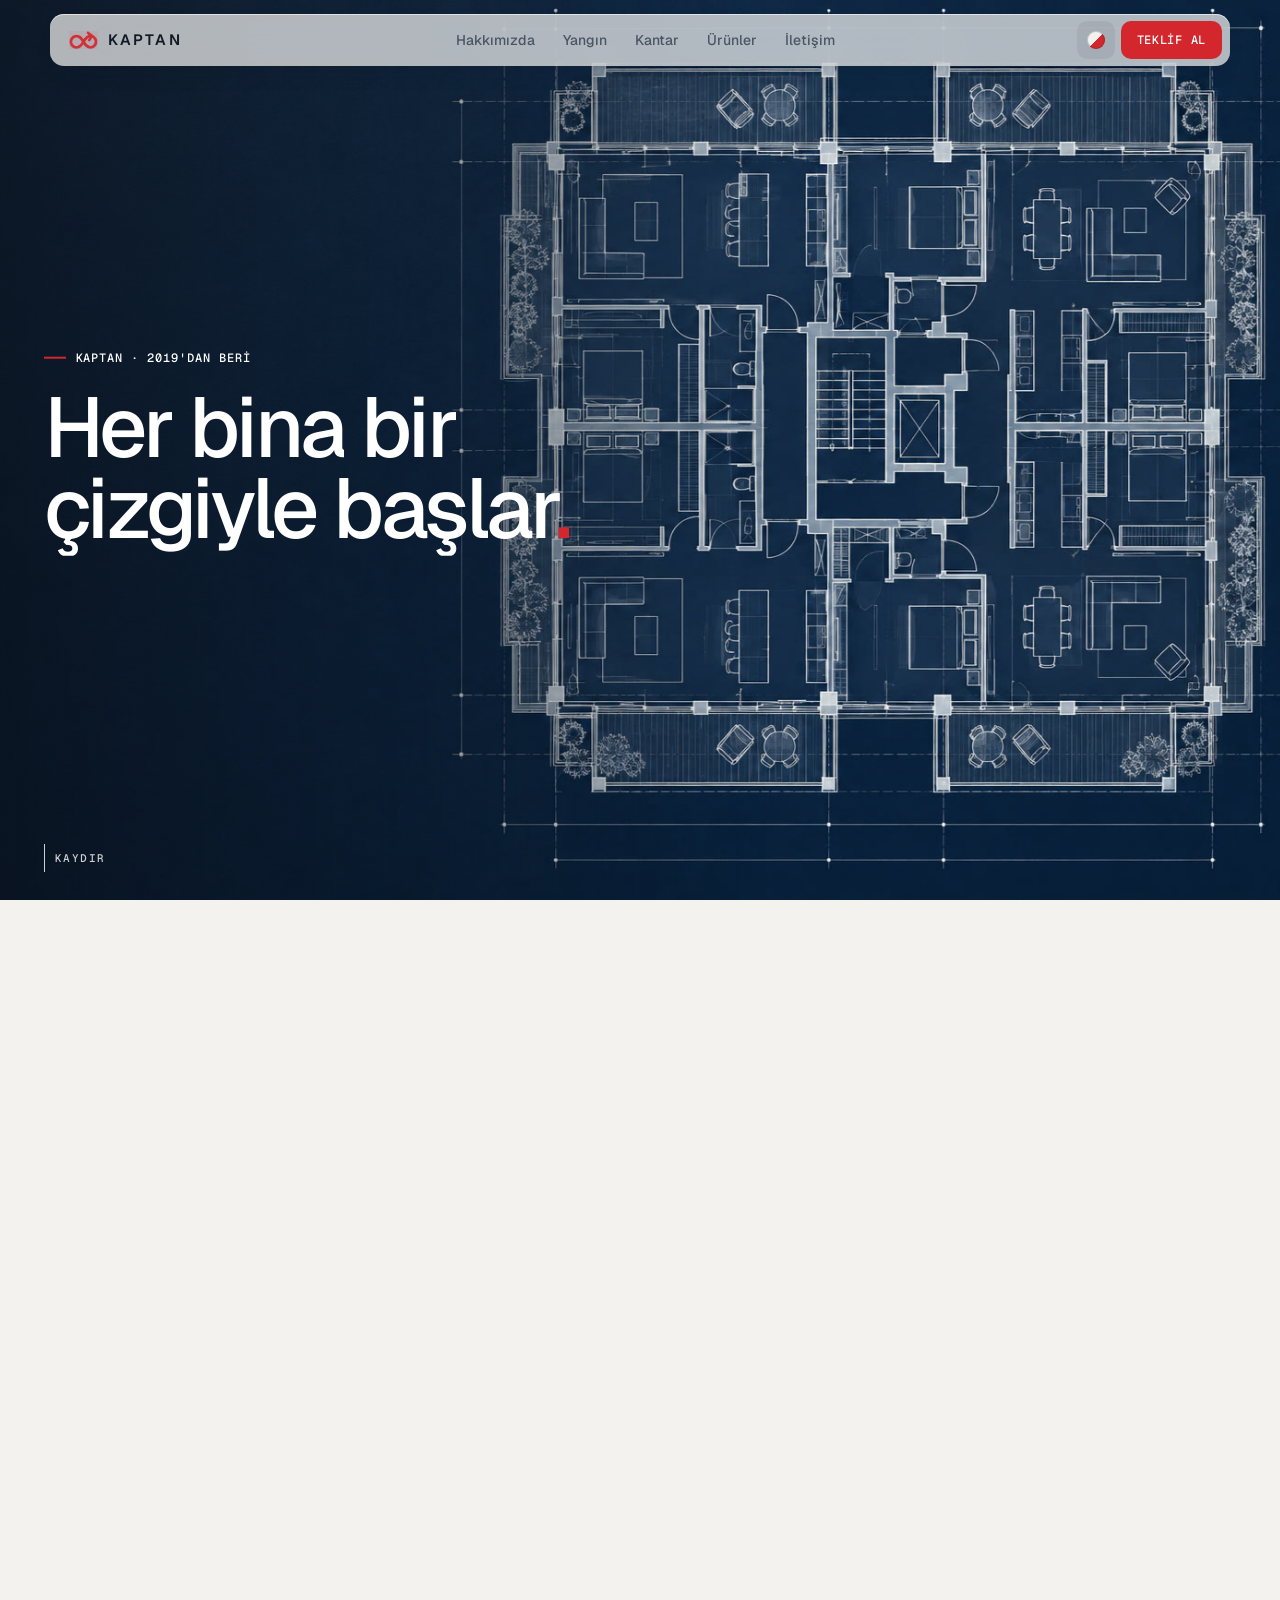
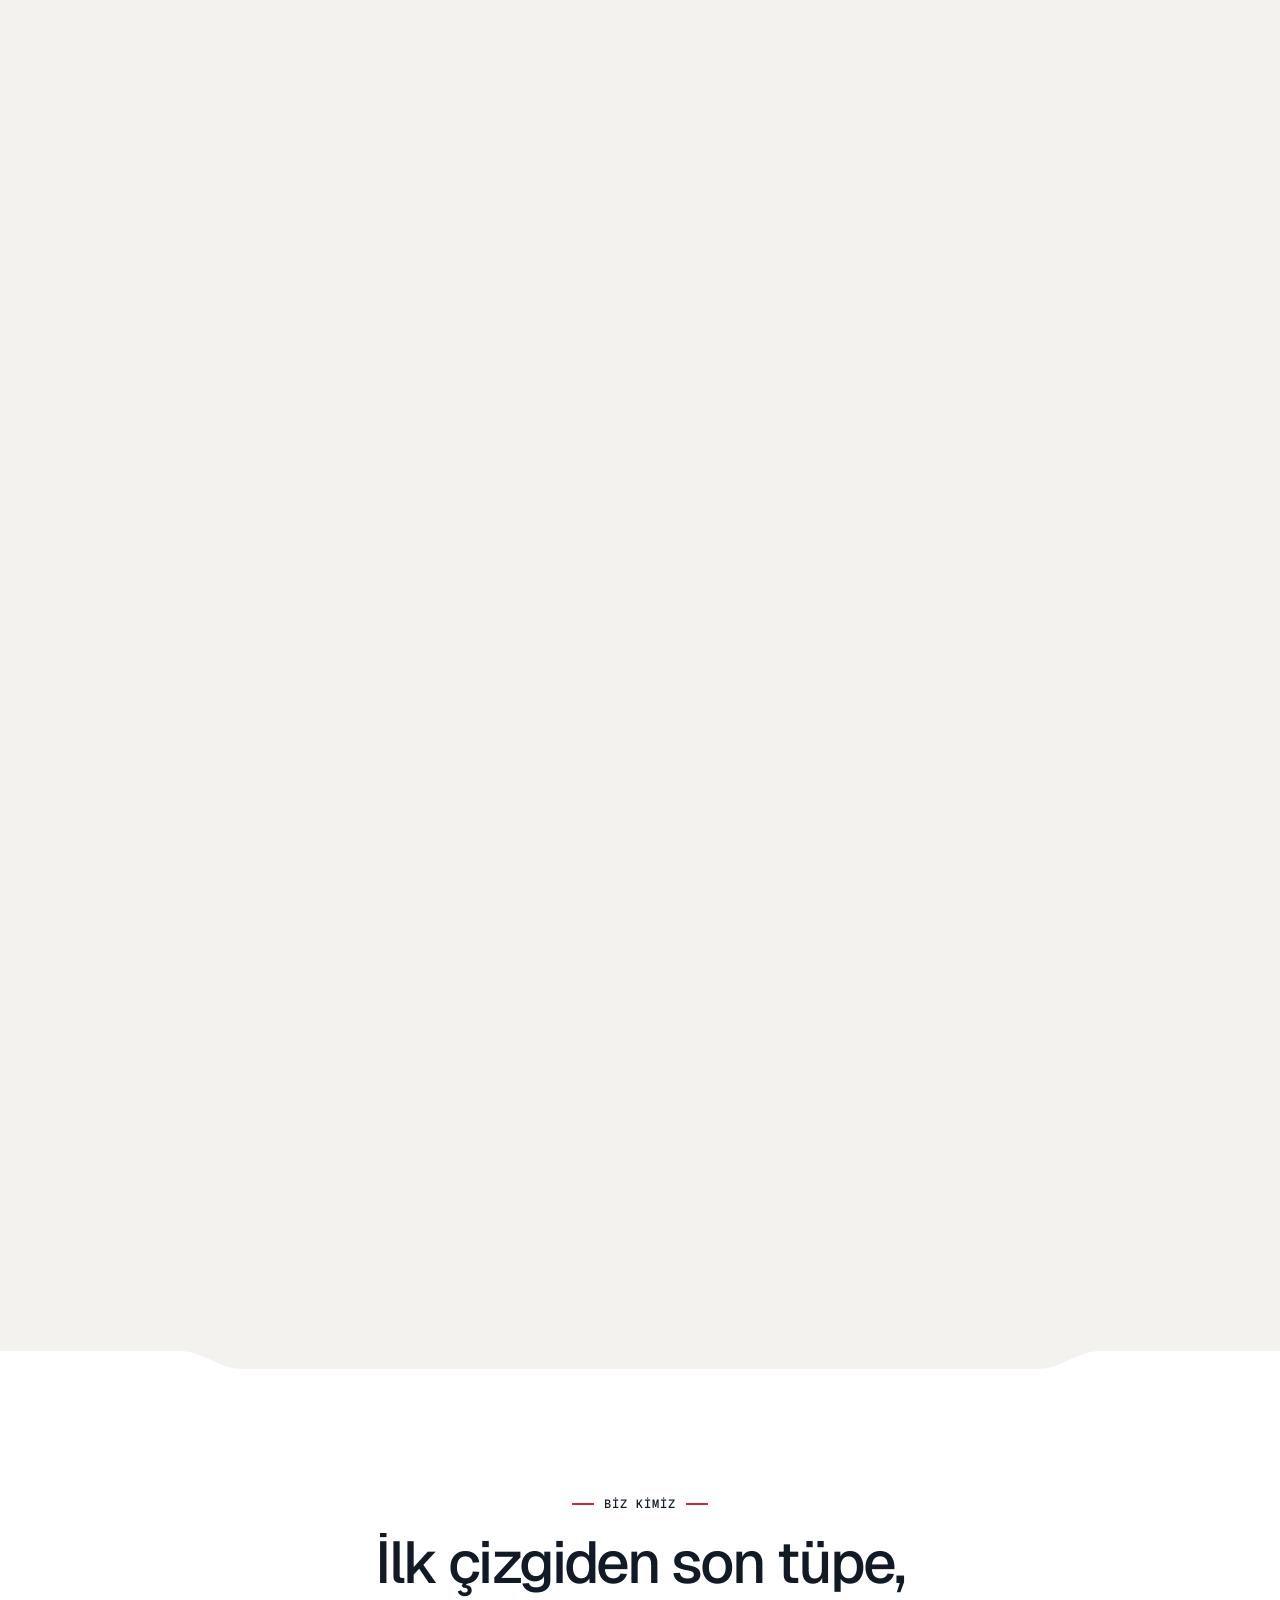
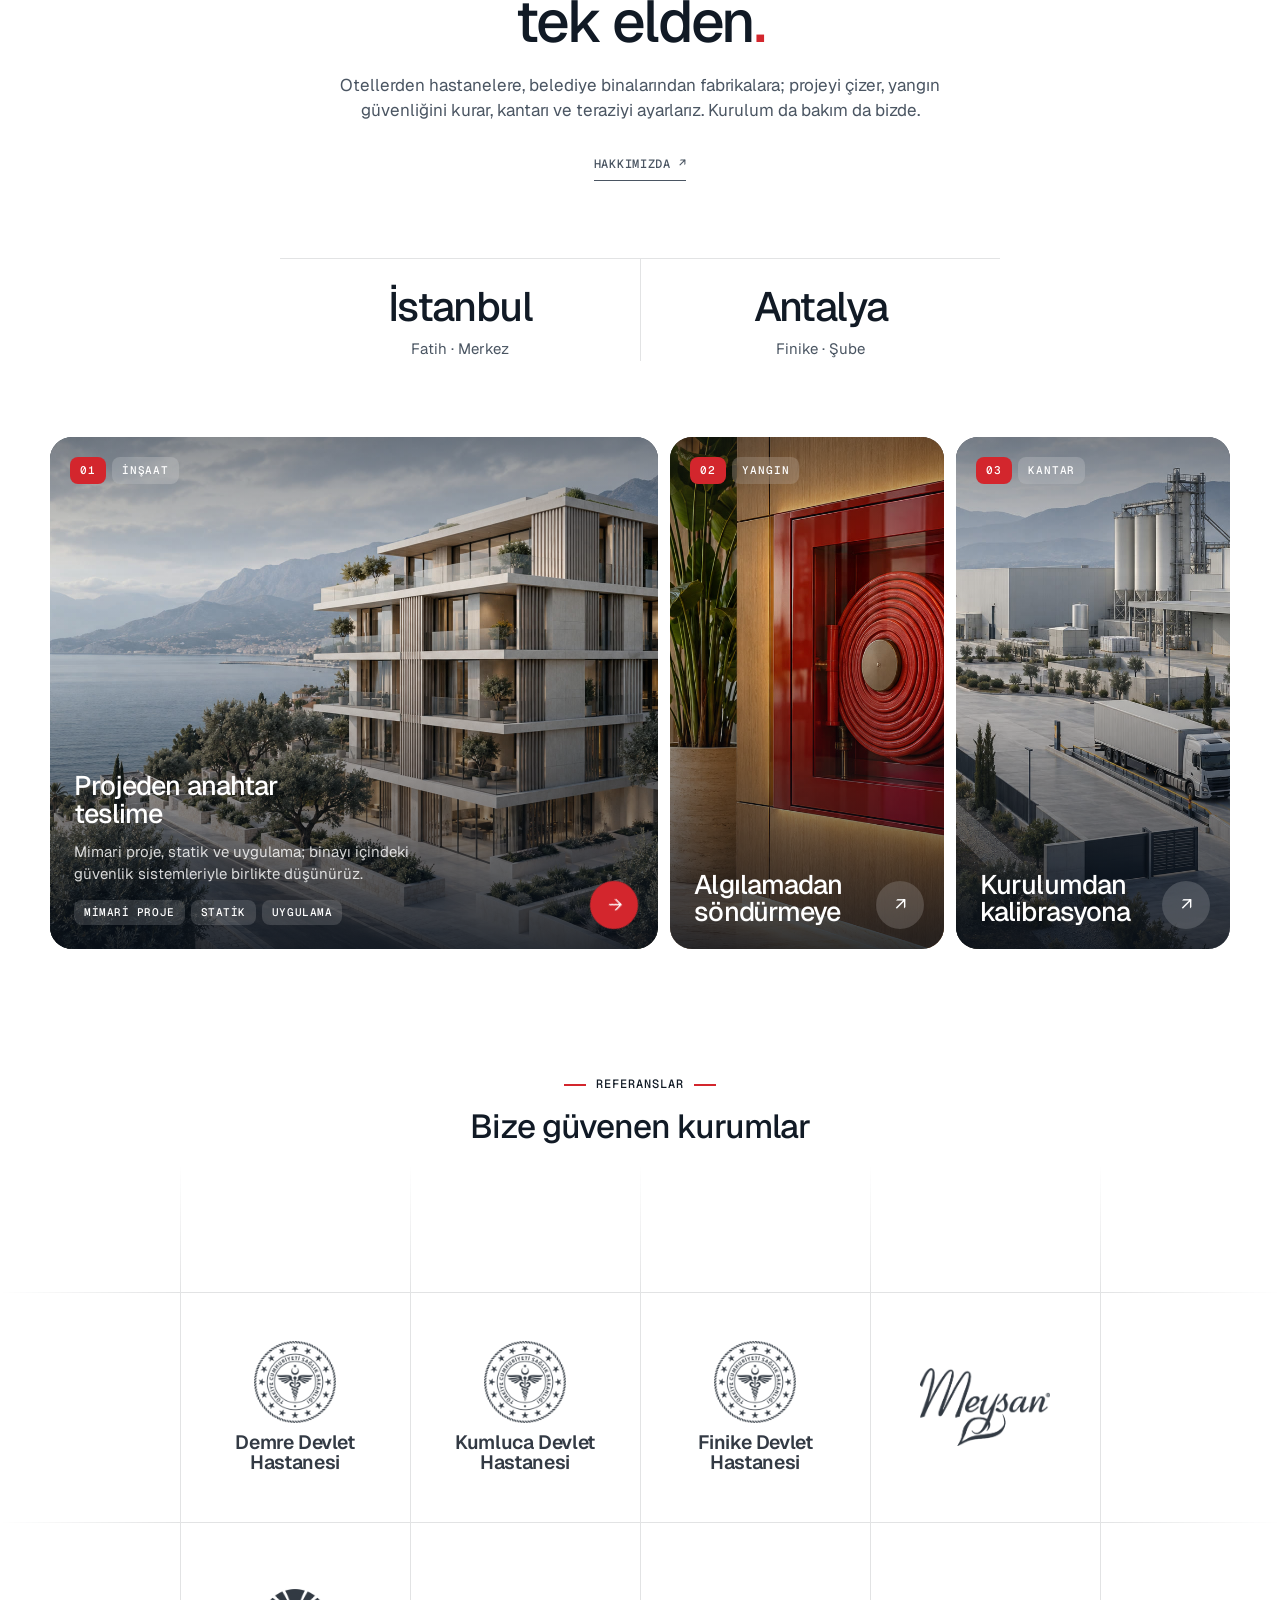
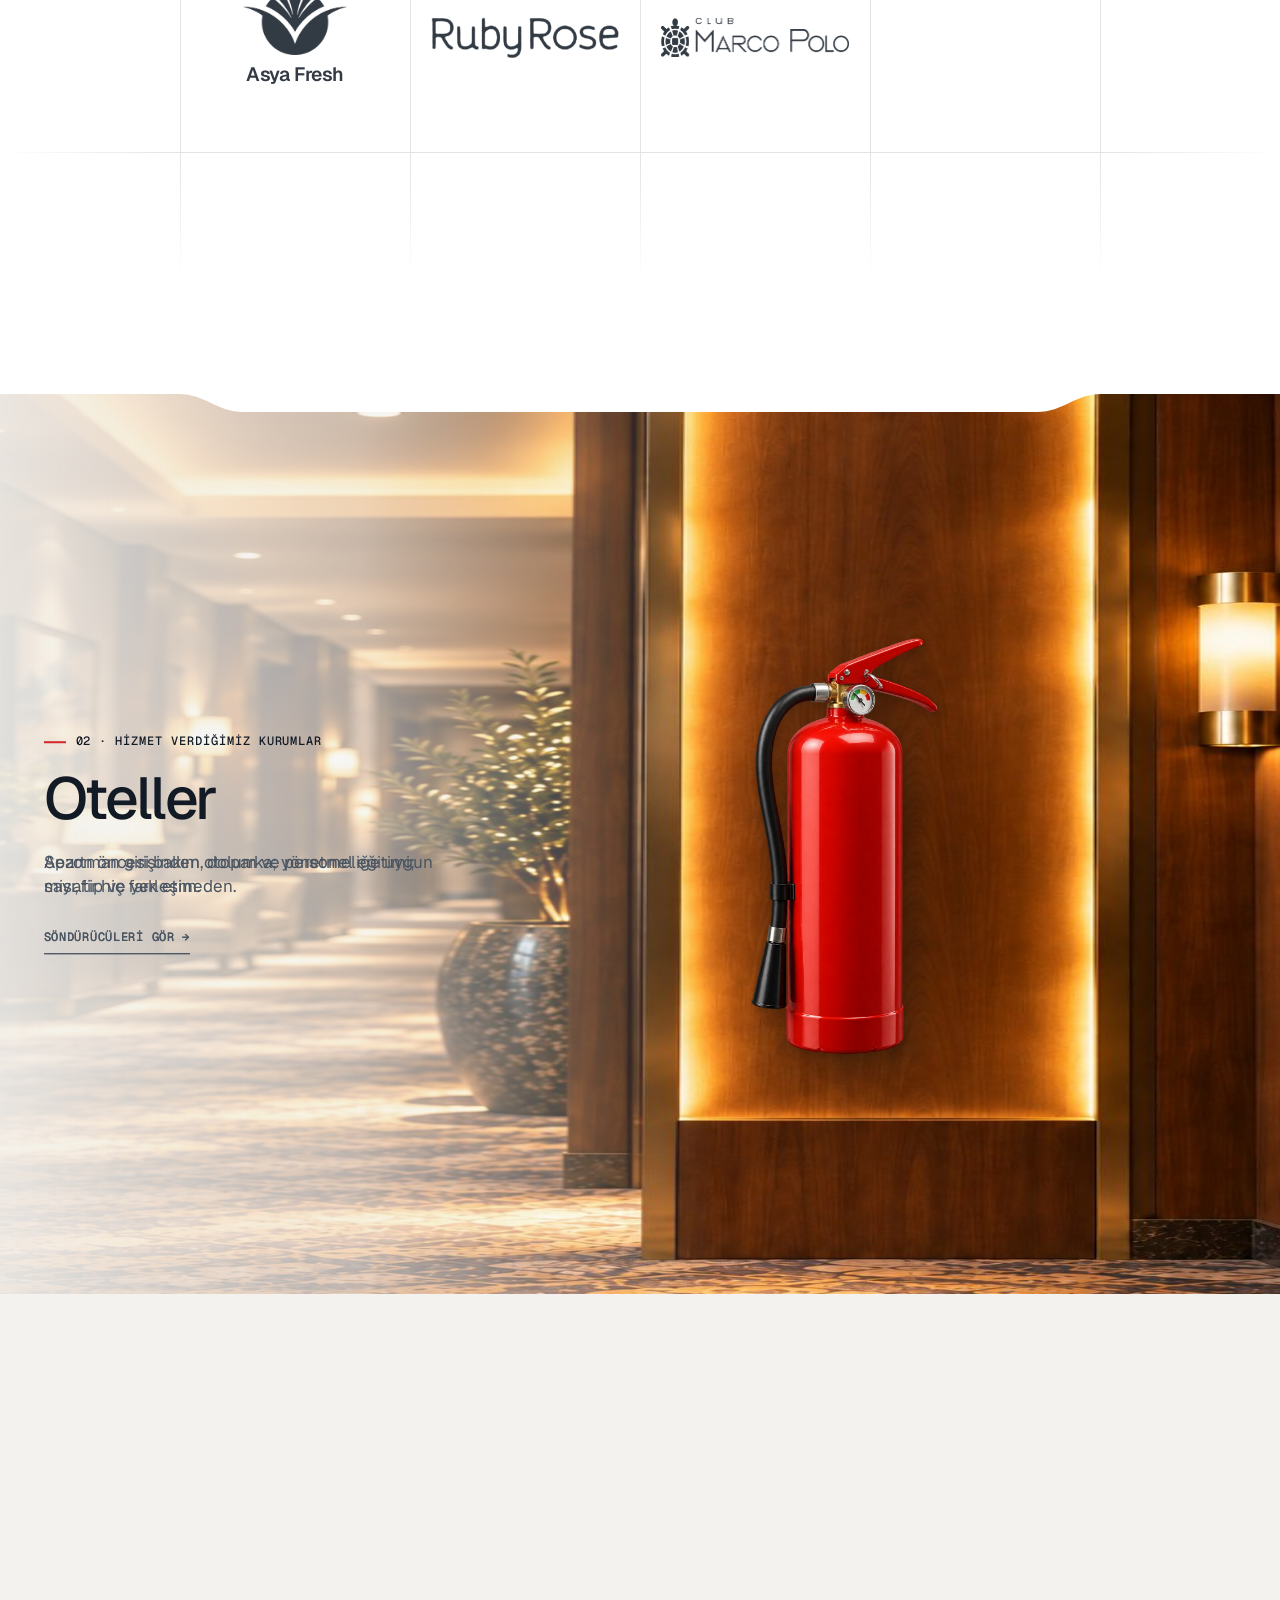
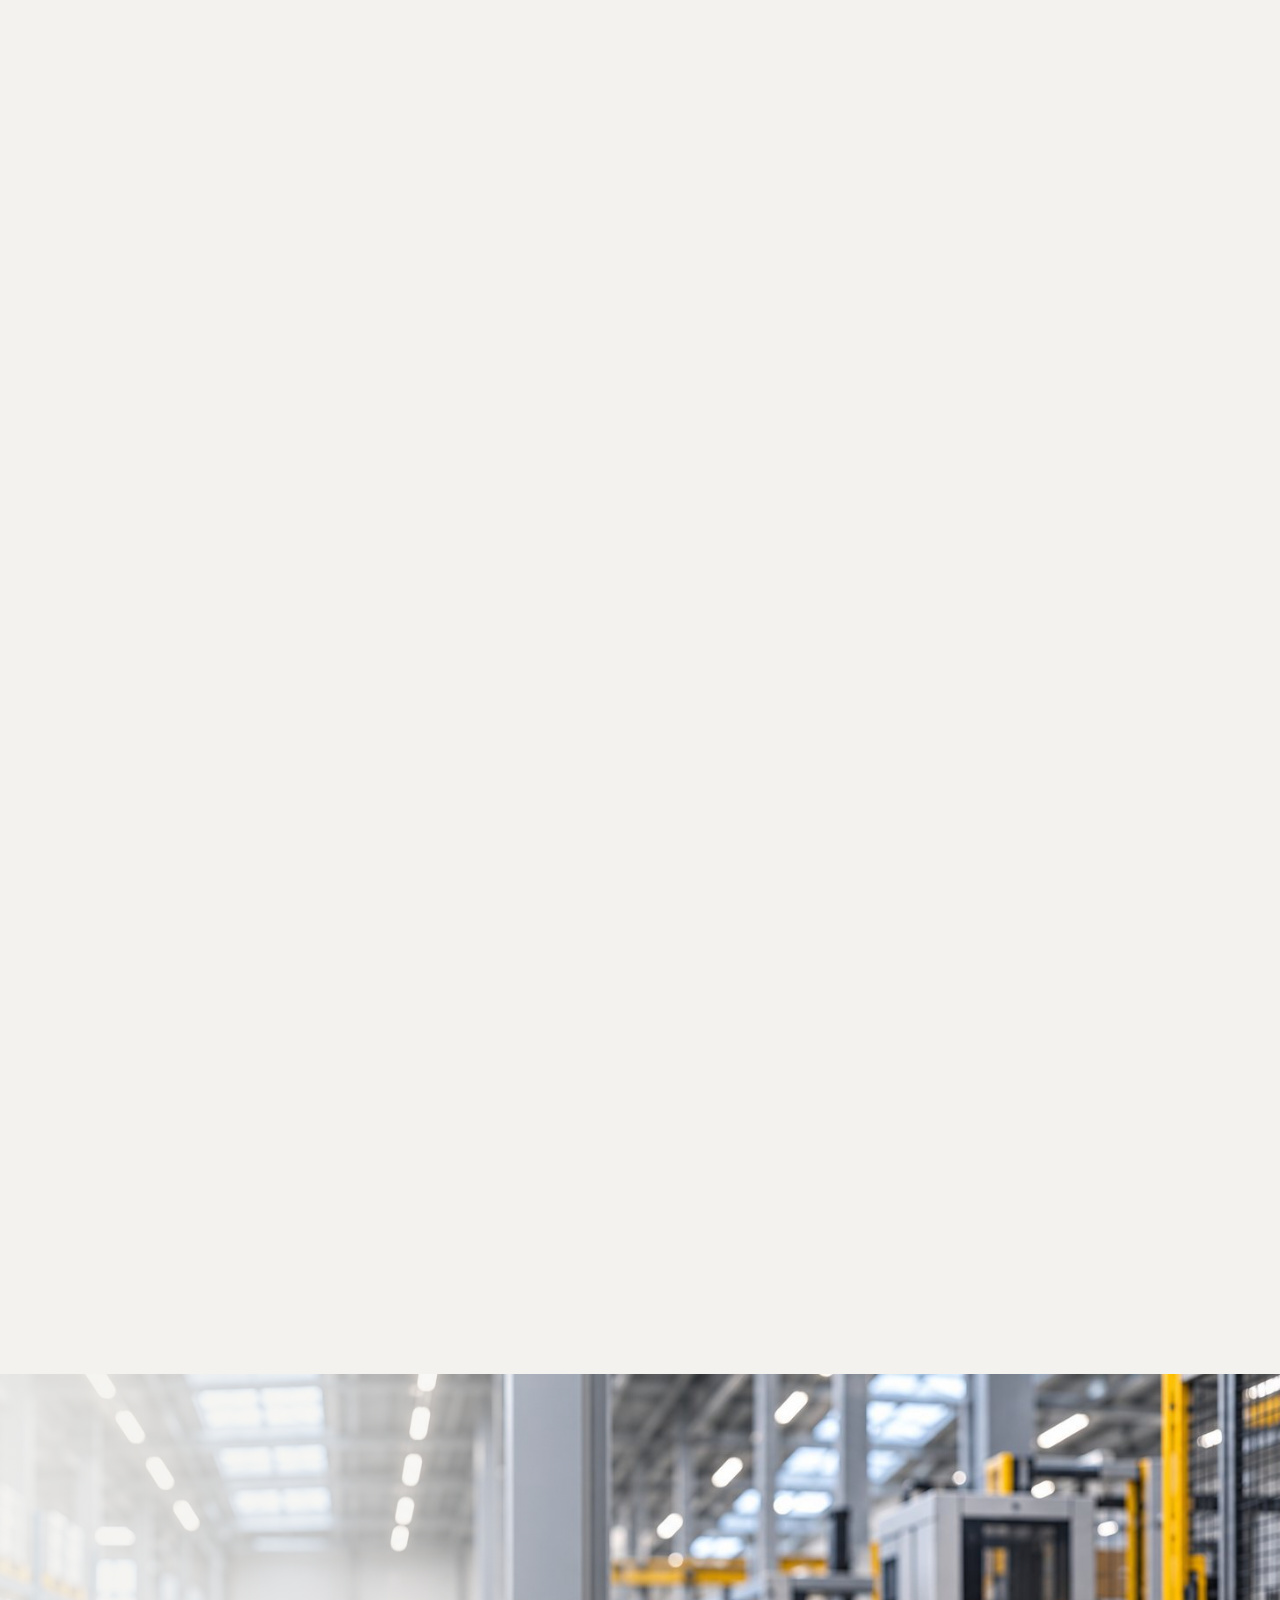
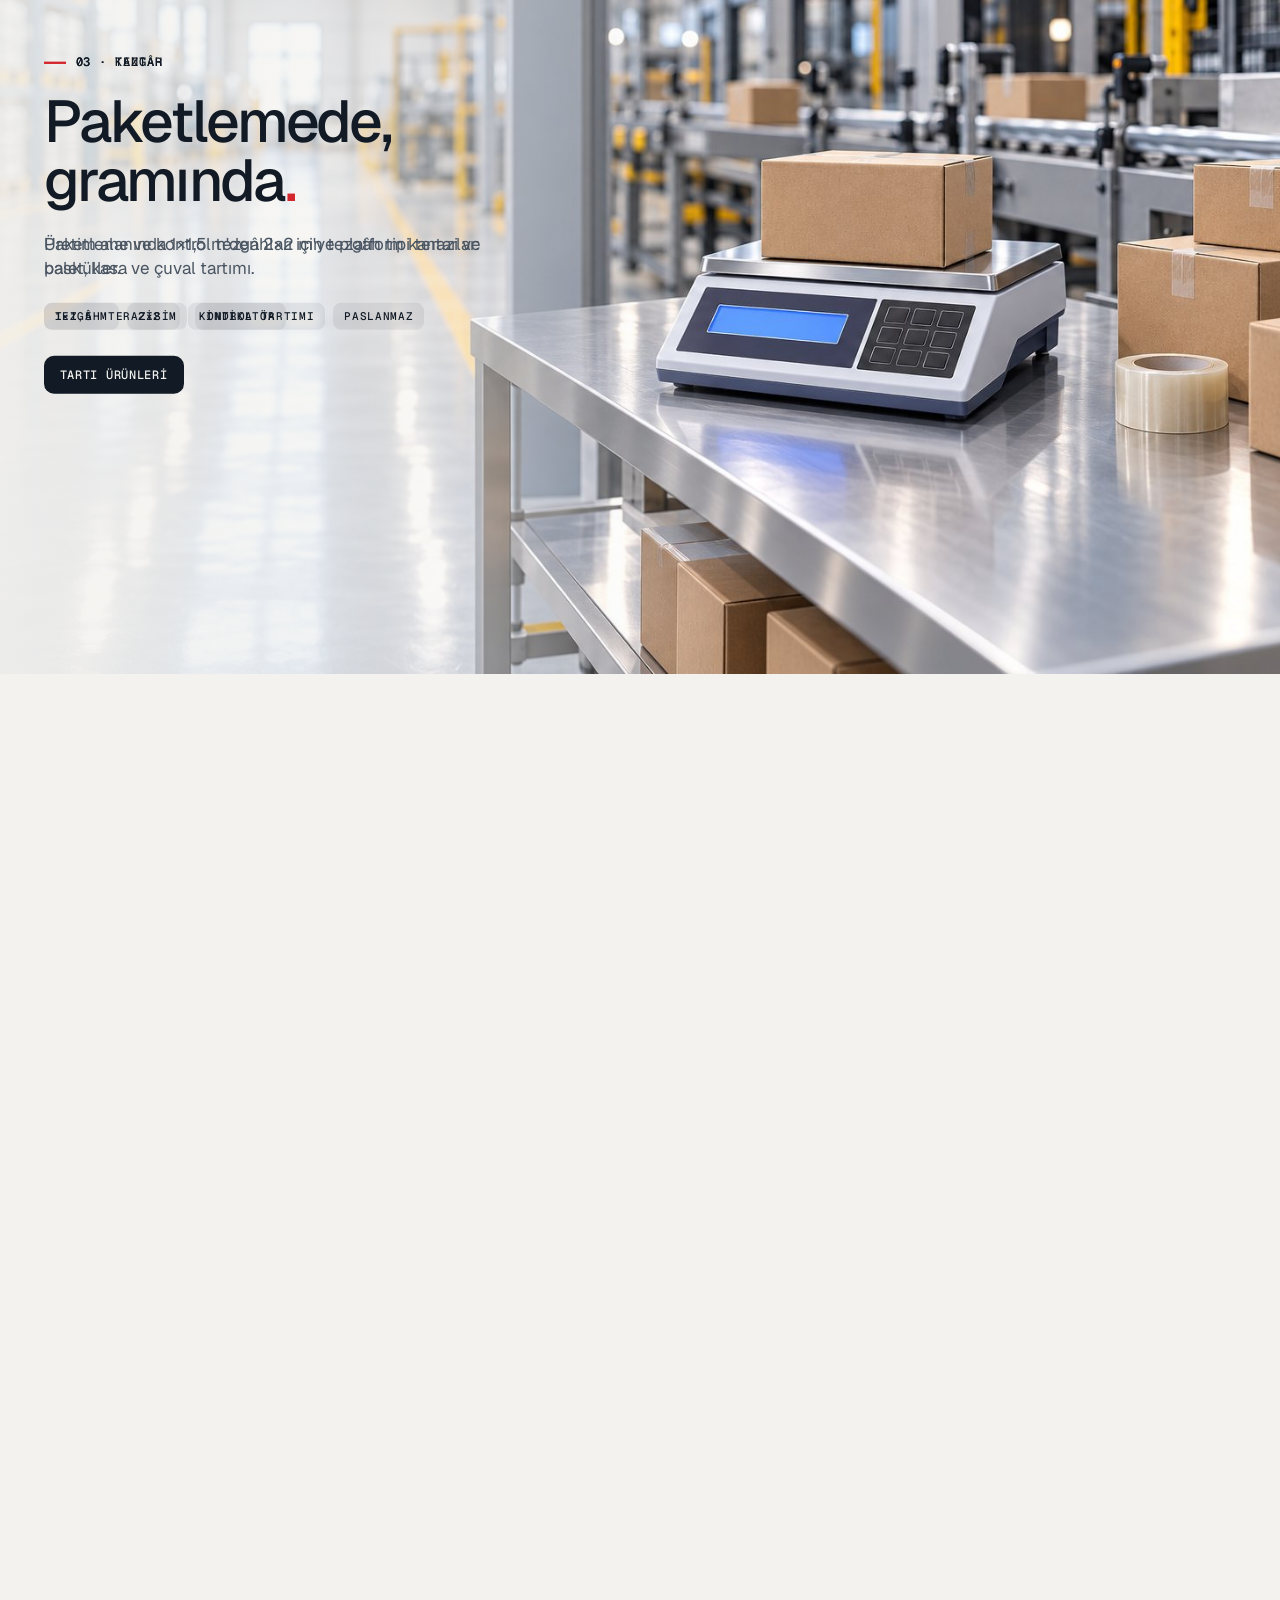
==== index.html @ e8fce548 "Kaptan Yangın sitesi: ilk yayın" ====
<!doctype html>
<html lang="tr">
<head>
<meta charset="utf-8">
<meta name="viewport" content="width=device-width, initial-scale=1, viewport-fit=cover">
<title>Kaptan Yangın</title>
<link rel="preconnect" href="https://fonts.googleapis.com">
<link rel="preconnect" href="https://fonts.gstatic.com" crossorigin>
<link href="https://fonts.googleapis.com/css2?family=Geist:wght@400;500;600&family=Geist+Mono:wght@400;500&display=swap" rel="stylesheet">
<link rel="stylesheet" href="stil.css">
<link rel="stylesheet" href="deneme/kayan-kartlar.css"><!-- DENEME -->
<script src="tema.js"></script>
</head>
<body data-sayfa="ana">


<main>
  <!-- 01 Açılış: plan → geçiş → bina -->
  <section class="sahne acilis" id="acilis" data-unsur="insaat" data-sahne="acilis" style="--uzun:330">
    <div class="sabit" data-video="video/acilis">
      <canvas class="video-tuval"></canvas>
      <img class="kat" src="gorsel/I01-plan.jpg" style="--odak:64% 50%" alt="">
      <img class="kat" src="gorsel/I02-gecis.jpg" style="--odak:86% 50%" alt="">
      <img class="kat" src="gorsel/I03-bina.jpg" style="--odak:86% 45%" alt="">
      <div class="perde sol-koyu"></div><div class="perde sol-acik" style="opacity:0"></div>
      <div class="metin">
        <div class="adimlar">
          <div class="adim acik"><p class="etiket">Kaptan · 2019'dan beri</p><h1 class="dev bol">Her bina bir çizgiyle başlar.</h1></div>
          <div class="adim"><p class="etiket">01 · İnşaat</p><h1 class="dev bol">Çizgi, binaya dönüşür.</h1></div>
          <div class="adim"><p class="etiket">01 · İnşaat</p><h1 class="dev bol">İçindeki güvenliği biz kurarız.</h1>
            <p class="giris">İnşaat, yangın güvenliği, kantar ve terazi. Antalya'da kurumlara tek elden hizmet.</p>
            <a class="dugme kirmizi" href="#iletisim">Teklif al</a></div>
        </div>
      </div>
      <div class="kaydir">Kaydır</div>
    </div>
  </section>

  <!-- Kesinti 1: Biz kimiz -->
  <section class="kesinti" id="biz" data-unsur="insaat">
    <div class="kapak"><span class="duz"></span><span class="egri"></span><span class="orta"></span><span class="egri ters"></span><span class="duz"></span></div>
    <div class="ic">
      <div class="ortali"><p class="etiket">Biz kimiz</p><h2 class="baslik bol" style="margin-top:22px">İlk çizgiden son tüpe,<br>tek elden.</h2>
        <p class="giris">Otellerden hastanelere, belediye binalarından fabrikalara; projeyi çizer, yangın güvenliğini kurar, kantarı ve teraziyi ayarlarız. Kurulum da bakım da bizde.</p>
        <a class="katalog-bag" href="hakkimizda.html" style="margin-top:26px">Hakkımızda ↗</a></div>
      <div class="gercekler subeli">
        <div><b>İstanbul</b><span>Fatih · Merkez</span></div>
        <div><b>Antalya</b><span>Finike · Şube</span></div>
      </div>
      <div class="panolar">
        <a class="hp" href="#acilis" style="--odak:84% 50%"><img src="gorsel/I03-bina.jpg" alt="" loading="lazy">
          <div class="hp-ust"><span class="hp-no">01</span><span class="hp-tur">İnşaat</span></div>
          <div class="hp-alt"><h3>Projeden anahtar teslime</h3>
            <div class="hp-acik"><div><p>Mimari proje, statik ve uygulama; binayı içindeki güvenlik sistemleriyle birlikte düşünürüz.</p>
              <div class="hp-cip"><span>Mimari proje</span><span>Statik</span><span>Uygulama</span></div></div></div></div>
          <span class="hp-ok" aria-hidden="true">↗</span></a>
        <a class="hp" href="#tup" style="--odak:70% 50%"><img src="gorsel/I08-dolap.jpg" alt="" loading="lazy">
          <div class="hp-ust"><span class="hp-no">02</span><span class="hp-tur">Yangın</span></div>
          <div class="hp-alt"><h3>Algılamadan söndürmeye</h3>
            <div class="hp-acik"><div><p>Buton, dedektör, sprinkler, pano, dolap, kapı ve tüp: projelendirme, montaj, dolum ve bakım.</p>
              <div class="hp-cip"><span>Algılama</span><span>Söndürme</span><span>Bakım</span></div></div></div></div>
          <span class="hp-ok" aria-hidden="true">↗</span></a>
        <a class="hp" href="#kantar" style="--odak:70% 55%"><img src="gorsel/I14-kantar-hava.jpg" alt="" loading="lazy">
          <div class="hp-ust"><span class="hp-no">03</span><span class="hp-tur">Kantar</span></div>
          <div class="hp-alt"><h3>Kurulumdan kalibrasyona</h3>
            <div class="hp-acik"><div><p>Kamyon, hal ve platform kantarından hassas teraziye: satış, kurulum ve periyodik kalibrasyon.</p>
              <div class="hp-cip"><span>Kantar</span><span>Terazi</span><span>Kalibrasyon</span></div></div></div></div>
          <span class="hp-ok" aria-hidden="true">↗</span></a>
      </div>
      <div class="ref-blok" id="kurumlar">
        <div class="ortali"><p class="etiket">Referanslar</p><h2 class="ara-baslik bol" style="margin-top:18px">Bize güvenen kurumlar</h2></div>
        <div class="marka-izgara" data-izgara="kurum"></div>
      </div>
    </div>
    <div class="kapak dip"><span class="duz"></span><span class="egri"></span><span class="orta"></span><span class="egri ters"></span><span class="duz"></span></div>
  </section>

  <!-- 02 Yangın: algılamadan söndürmeye (kaydırmayla oynayan sahne; video gelince kareler) -->
  <section class="sahne yangin" id="yangin" hidden data-unsur="yangin" data-sahne="yangin" style="--uzun:1150">
    <div class="sabit" data-video-kapali="video/yangin"><!-- video geçici kapalı (2026-10-14): durak görselleri yumuşak geçişle -->
      <div id="yangin-katlar"></div>
      <canvas class="video-tuval"></canvas>
      <div class="perde sol-acik"></div><div class="perde sag-acik"></div><div class="perde ust-acik"></div>
      <img class="tek-tup" id="gecis-tup" src="urun/tup/kkt-6kg.webp" alt="">
      <div class="metin"><div class="adimlar" id="yangin-metin"></div></div>
      <div class="ray" id="ray"></div>
      <div class="sayac" id="sayac"></div>
    </div>
  </section>

  <!-- 02b Hizmet verdiğimiz kurumlar: tüp sahnede kayar, mekân değişir -->
  <section class="sahne tup" id="tup" data-unsur="yangin" data-sahne="tup" style="--uzun:820">
    <div class="sabit">
      <div id="mekanlar"></div>
      <div class="perde sol-acik"></div>
      <img class="tek-tup" id="tek-tup" src="urun/tup/kkt-6kg.webp" alt="6 kg KKT yangın söndürücü">
      <div class="metin" id="kurum-metin">
        <p class="etiket">02 · Hizmet verdiğimiz kurumlar</p>
        <div class="adimlar" id="mekan-metin" style="margin-top:20px"></div>
      </div>
      <div class="mekan-liste" id="mekan-liste"></div>
    </div>
  </section>

  <!-- 03 Kantar: fabrikanın içinden kapısına (video gelince kareler) -->
  <section class="sahne kantar" id="kantar" data-unsur="kantar" data-sahne="kantar" style="--uzun:800">
    <div class="sabit" data-video="video/kantar">
      <canvas class="video-tuval"></canvas>
      <div id="kantar-katlar"></div>
      <div class="perde sol-acik"></div>
      <div class="metin"><div class="adimlar" id="kantar-metin"></div></div>
      <div class="kantar-liste" id="kantar-liste"></div>
    </div>
  </section>

  <!-- Neden Kaptan: solda maddeler (kaydırdıkça kelime kelime renklenir), sağda yapışkan panel (Terminal "YOS" düzeni) -->
  <section class="kesinti neden" id="neden" data-unsur="yangin">
    <div class="kapak"><span class="duz"></span><span class="egri"></span><span class="orta"></span><span class="egri ters"></span><span class="duz"></span></div>
    <div class="ic">
      <div class="ortali"><p class="etiket">Neden Kaptan</p><h2 class="baslik bol" style="margin-top:22px">Kurduğumuz her sistemin<br>arkasındayız.</h2>
        <p class="giris">Kurulumla bitmez: bakım, dolum, kontrol ve kalibrasyonla sistemin ömrü boyunca yanınızdayız.</p></div>
      <div class="neden-ic">
        <div class="maddeler" id="maddeler"></div>
        <div class="panel-kap"><div class="panel" id="panel" aria-hidden="true"></div></div>
      </div>
    </div>
  </section>

  <!-- DENEME (çıkarılabilir): yana kayan kartlar. Kaldırmak için bu satırı ve <head>/sondaki "deneme/kayan-kartlar" satırlarını sil. -->
  <section class="kesinti deneme-kartlar" id="deneme-kartlar" data-unsur="yangin"></section>

  <!-- Kesinti 3: önce bayilikler, sonra mağaza önizlemesi -->
  <section class="kesinti gri magaza-kap" id="urunler" data-unsur="yangin">
    <div class="kapak"><span class="duz"></span><span class="egri"></span><span class="orta"></span><span class="egri ters"></span><span class="duz"></span></div>
    <div class="ic">
      <div class="ortali"><p class="etiket">Bayilikler</p><h2 class="ara-baslik bol" style="margin-top:18px">Bayisi olduğumuz markalar</h2></div>
      <div class="marka-izgara" data-izgara="bayi"></div>
      <div class="magaza-onizleme">
        <div class="urun-ust">
          <div><p class="etiket">Mağaza</p><h2 class="baslik bol" style="margin-top:22px">Ürünlerimize ulaşın</h2>
            <p class="giris" style="margin-top:18px;max-width:560px">Söndürücüden teraziye 69 ürün. Çeşidini seç, boyunu seç, fiyatını WhatsApp'tan tek dokunuşla sor.</p></div>
          <div class="baglar"><a class="dugme koyu-d" href="magaza/index.html">Ürünlere git →</a></div>
        </div>
        <div class="panolar cesit-panolar" id="cesitler"></div>
        <div class="oneler-bas"><h3 class="ara-baslik">Öne çıkanlar</h3><a class="katalog-bag" href="magaza/index.html">Hepsini gör →</a></div>
        <div class="urunler oneler" id="oneler"></div>
      </div>
    </div>
    <div class="kapak dip"><span class="duz"></span><span class="egri"></span><span class="orta"></span><span class="egri ters"></span><span class="duz"></span></div>
  </section>

  <!-- Kapanış: sahil yolunda servis aracı -->
  <section class="sahne son" id="iletisim" data-unsur="yangin" data-sahne="son" style="--uzun:200">
    <div class="sabit">
      <img class="kat" src="gorsel/I17-iletisim.jpg" style="--odak:98% 70%" alt="">
      <div class="perde"></div>
      <div class="kolon">
      <div class="metin">
        <p class="etiket">İletişim</p>
        <h2 class="baslik bol" style="margin-top:20px">Bir telefon<br>uzağınızdayız.</h2>
        <p class="giris gizle-tel gizle-kisa" style="margin-top:18px;max-width:640px">Keşif, teklif ya da bakım için yazın; en kısa sürede dönelim.</p>
        <div class="iletisim-bilgi"><span><em>Telefon</em>0533 407 75 57</span><span><em>E-posta</em>info@kaptanyangin.com</span><span class="gizle-tel"><em>Adres</em>Samatya, Fatih / İstanbul</span></div>
        <div class="hizli"><a class="dugme beyaz" href="tel:+905334077557">Ara</a><a class="dugme kirmizi" data-wa="Merhaba, teklif almak istiyorum." href="#">WhatsApp'tan yaz</a></div>
      </div>
      <form class="form" id="form">
        <div class="form-bas"><h3>Teklif iste</h3>
          <div class="konu" id="konu" role="group" aria-label="Konu"><button type="button" class="on">Yangın</button><button type="button">Kantar</button><button type="button">İnşaat</button><button type="button">Diğer</button></div></div>
        <div class="form-iki"><label><span>Ad soyad</span><input name="ad" autocomplete="name" placeholder="Adınız"></label>
          <label><span>Telefon</span><input name="tel" inputmode="tel" autocomplete="tel" placeholder="05__ ___ __ __"></label></div>
        <label class="gizle-kisa"><span>Mesaj</span><textarea name="mesaj" placeholder="Kısaca ihtiyacınız: bina tipi, adet, yer…"></textarea></label>
        <div class="form-son"><button class="dugme kirmizi gonder" type="submit">WhatsApp'tan gönder <svg viewBox="0 0 24 24" fill="none" stroke="currentColor" stroke-width="2" stroke-linecap="round" stroke-linejoin="round" aria-hidden="true"><path d="M5 12h14M13 6l6 6-6 6"/></svg></button>
          <a class="form-ara" href="tel:+905334077557"><em>ya da arayın</em>0533 407 75 57</a></div>
      </form>
      </div>
    </div>
  </section>
</main>

<script src="katalog.js"></script>
<script src="ortak.js"></script>
<script src="ankraj.js"></script>
<script src="sahne.js"></script>
<script src="magaza.js"></script>
<script src="deneme/kayan-kartlar.js"></script><!-- DENEME -->
</body>
</html>
---- stil.css ----
/* Kaptan demo — 4 unsur akışı. Sinematik sahneler + beyaz kesintiler (Terminal / Montfort ilhamı). */
:root {
  --bg: #f3f2ef;
  --kagit: #ffffff;
  --gri: #e9e7e3;
  --ink: #111a25;
  --ink-2: #4a5562;
  --ink-3: #7c8591;
  --cizgi: rgba(var(--ink-rgb), .12);
  --kirmizi: #d3262d;
  --vurgu: var(--kirmizi);      /* tema ve bölüme göre değişen vurgu */
  --vurgu-yazi: #ffffff;        /* vurgu dolgusunun üstündeki yazı */
  --logo: var(--vurgu);
  --ink-rgb: 17, 26, 37;        /* yazı renginin saydam kullanımları */
  --perde: 243, 242, 239;       /* cam yüzey ve okuma perdesi */
  --ust-isik: .6;
  --foto-1: #ffffff; --foto-2: #eeece8;
  --gece: #0d1520;
  --gece-2: #172231;
  --kenar: clamp(18px, 3.4vw, 56px);
  --ust: 76px;
  --yazi: "Geist", -apple-system, system-ui, sans-serif;
  --mono: "Geist Mono", ui-monospace, Menlo, monospace;
  --egri: cubic-bezier(.2, .7, .1, 1);
  --isik: #ff5a1f;              /* ızgara ışığı, panel çerçevesi, okunan kelime (Terminal'deki lime'ın karşılığı) */
}

* { box-sizing: border-box; margin: 0; padding: 0; }
html { background: var(--bg); color: var(--ink); font: 400 17px/1.5 var(--yazi); -webkit-font-smoothing: antialiased; text-rendering: optimizeLegibility; }
body { background: var(--bg); overflow-x: hidden; }
img { display: block; max-width: none; }
a { color: inherit; text-decoration: none; }
button { font: inherit; color: inherit; background: none; border: 0; cursor: pointer; }

/* ---------- Yazı ölçüleri ---------- */
.etiket { font: 500 12px/1.2 var(--mono); letter-spacing: .08em; text-transform: uppercase; display: flex; align-items: center; gap: 10px; }
.etiket::before { content: ""; width: 22px; height: 2px; background: var(--vurgu-cizgi, var(--vurgu)); }
.dev { font-weight: 500; font-size: clamp(42px, 6.6vw, 112px); line-height: .96; letter-spacing: -.045em; }
.baslik { font-weight: 500; font-size: clamp(34px, 4.6vw, 76px); line-height: 1; letter-spacing: -.04em; }
.ara-baslik { font-weight: 500; font-size: clamp(26px, 2.6vw, 42px); line-height: 1.05; letter-spacing: -.03em; }
.giris { font-size: clamp(17px, 1.3vw, 21px); line-height: 1.45; color: var(--ink-2); }
.koyu .giris, .ton-koyu .giris { color: rgba(255, 255, 255, .78); }

/* Kelime kelime açılan başlık */
.k { display: inline-block; overflow: hidden; vertical-align: top; padding-bottom: .08em; margin-bottom: -.08em; }
.k > span { display: inline-block; transform: translateY(108%); transition: transform .8s var(--egri) calc(var(--i) * 40ms); }
.acik .k > span { transform: none; }
.nokta { color: var(--vurgu-cizgi, var(--vurgu)); font-weight: inherit; }

/* ---------- Üst çubuk ---------- */
.ust { position: fixed; z-index: 50; left: 50%; top: 14px; transform: translateX(-50%); width: min(1180px, 100% - 2 * 14px); height: 52px; display: grid; grid-template-columns: 1fr auto 1fr; align-items: center; padding: 0 8px 0 18px; border-radius: 14px; background: rgba(var(--perde), .72); backdrop-filter: blur(18px) saturate(1.4); -webkit-backdrop-filter: blur(18px) saturate(1.4); box-shadow: 0 1px 0 rgba(255, 255, 255, var(--ust-isik)) inset, 0 10px 30px -18px rgba(13, 21, 32, .45); }
.logo { display: flex; align-items: center; gap: 10px; font-weight: 600; font-size: 15px; letter-spacing: .14em; }
.logo i { width: 30px; aspect-ratio: 1400 / 873; background: var(--logo); -webkit-mask: url(varlik/logo-maske.png) center / contain no-repeat; mask: url(varlik/logo-maske.png) center / contain no-repeat; }
.menu { display: flex; gap: 4px; }
.menu a { padding: 8px 12px; border-radius: 9px; font-size: 14px; font-weight: 500; color: var(--ink-2); transition: background .2s, color .2s; }
.menu a:hover, .menu a.on { background: rgba(var(--ink-rgb), .07); color: var(--ink); }
.ust .sag { display: flex; justify-content: flex-end; gap: 6px; }
.dugme { display: inline-flex; align-items: center; justify-content: center; gap: 8px; height: 38px; padding: 0 16px; border-radius: 10px; font: 500 12px/1 var(--mono); letter-spacing: .06em; text-transform: uppercase; white-space: nowrap; transition: background .2s, color .2s, transform .2s; }
.dugme.kirmizi { background: var(--vurgu); color: var(--vurgu-yazi); box-shadow: inset 0 0 0 1px var(--vurgu-kenar, transparent); }
.dugme.kirmizi:hover { filter: brightness(.92); }
.dugme.beyaz { background: #fff; color: var(--ink); }
.dugme.cizgili { border: 1px solid currentColor; }
.dugme.koyu-d { background: var(--ink); color: var(--bg); }
.burger { display: none; width: 38px; height: 38px; border-radius: 10px; background: rgba(var(--ink-rgb), .07); place-items: center; }
.burger span { width: 16px; height: 8px; border-top: 2px solid var(--ink); border-bottom: 2px solid var(--ink); }

/* ---------- Sahne altyapısı: uzun bölüm + yapışkan ekran ---------- */
.sahne { position: relative; height: calc(var(--uzun) * 1svh); }
.sabit { position: sticky; top: 0; height: 100svh; overflow: hidden; background: var(--gece); }
.kat { position: absolute; inset: 0; width: 100%; height: 100%; object-fit: cover; will-change: opacity, transform; }
.perde { position: absolute; inset: 0; pointer-events: none; transition: opacity .6s; }
.perde.sol-acik { background: linear-gradient(90deg, rgba(var(--perde), .92) 0%, rgba(var(--perde), .66) 28%, rgba(var(--perde), 0) 56%); }
.perde.sol-koyu { background: linear-gradient(90deg, rgba(9, 16, 26, .78) 0%, rgba(9, 16, 26, .4) 34%, rgba(9, 16, 26, 0) 60%); }
.metin { position: absolute; left: var(--kenar); top: 50%; transform: translateY(-50%); width: min(560px, 44vw); }
.kaydir { position: absolute; left: var(--kenar); bottom: 28px; font: 500 11px/1 var(--mono); letter-spacing: .14em; text-transform: uppercase; display: flex; align-items: center; gap: 10px; opacity: .8; }
.kaydir::before { content: ""; width: 1px; height: 28px; background: currentColor; animation: damla 1.8s var(--egri) infinite; transform-origin: top; }
@keyframes damla { 0% { transform: scaleY(0); } 50% { transform: scaleY(1); } 100% { transform: scaleY(1); opacity: 0; } }

/* Aşamalı metin: aynı yerde üst üste duran adımlar */
.adimlar { position: relative; }
.adim { position: absolute; left: 0; right: 0; top: 0; opacity: 0; transition: opacity .5s; pointer-events: none; }
.adim.acik { opacity: 1; pointer-events: auto; }
.adim:first-child { position: relative; }
.adim .giris { margin-top: 22px; max-width: 470px; }
.adim .etiket { margin-bottom: 22px; }
.cipler { display: flex; flex-wrap: wrap; gap: 8px; margin-top: 22px; }
.cipler span { font: 500 11px/1 var(--mono); letter-spacing: .06em; text-transform: uppercase; padding: 8px 11px; border-radius: 8px; background: rgba(var(--ink-rgb), .07); }
.ton-koyu .cipler span { background: rgba(255, 255, 255, .14); }
.adim .dugme { margin-top: 26px; }

/* ---------- 01 Açılış ---------- */
.acilis .sabit { color: #fff; transition: color .6s; }
.acilis .sabit.ton-acik { color: var(--ink); }

/* ---------- Kesintiler (beyaz bölümler) ---------- */
.kesinti { position: relative; z-index: 2; background: var(--kagit); margin-top: -1px; padding: clamp(80px, 10vw, 150px) var(--kenar) clamp(80px, 9vw, 140px); }
.kesinti.gri { background: var(--bg); }
/* Bölüm kenarları (Terminal ölçüleri): üstte koyu sahne ortadan beyaza iner, beyazın iki yanı 18 px yukarıda kalır;
   altta beyaz ortadan aşağı, sahneye taşar. Orta kısım ekranın ~%62'si, geçişler 64 px eğik ve yumuşak. */
.kapak { position: absolute; left: 0; right: 0; bottom: 100%; height: 18px; display: flex; align-items: flex-end; pointer-events: none; }
.kapak .duz { flex: 1; height: 18px; }
.kapak .egri { flex: none; width: 64px; height: 18px; -webkit-mask: url("data:image/svg+xml,%3Csvg xmlns='http://www.w3.org/2000/svg' viewBox='0 0 64 18' preserveAspectRatio='none'%3E%3Cpath d='M0 0C26 0 38 18 64 18H0Z'/%3E%3C/svg%3E") center / 100% 100%; mask: url("data:image/svg+xml,%3Csvg xmlns='http://www.w3.org/2000/svg' viewBox='0 0 64 18' preserveAspectRatio='none'%3E%3Cpath d='M0 0C26 0 38 18 64 18H0Z'/%3E%3C/svg%3E") center / 100% 100%; }
.kapak .egri.ters { transform: scaleX(-1); }
.kapak .orta { flex: none; width: min(62%, 1180px); height: 0; }
.kapak > * { background: var(--kagit); }
.kapak.dip { top: 100%; bottom: auto; align-items: flex-start; }
.kapak.dip .duz { height: 0; }
.kapak.dip .orta { height: 18px; }
.kapak.dip .egri { -webkit-mask-image: url("data:image/svg+xml,%3Csvg xmlns='http://www.w3.org/2000/svg' viewBox='0 0 64 18' preserveAspectRatio='none'%3E%3Cpath d='M0 0H64V18C38 18 26 0 0 0Z'/%3E%3C/svg%3E"); mask-image: url("data:image/svg+xml,%3Csvg xmlns='http://www.w3.org/2000/svg' viewBox='0 0 64 18' preserveAspectRatio='none'%3E%3Cpath d='M0 0H64V18C38 18 26 0 0 0Z'/%3E%3C/svg%3E"); }
.kesinti.gri .kapak > * { background: var(--bg); }
.ic { width: min(1180px, 100%); margin: 0 auto; }
.ortali { text-align: center; }
.ortali .etiket { justify-content: center; }
.ortali .etiket::after { content: ""; width: 22px; height: 2px; background: var(--vurgu-cizgi, var(--vurgu)); }
.ortali .giris { margin: 22px auto 0; max-width: 640px; }

/* Biz kimiz */
.gercekler { display: grid; grid-template-columns: repeat(3, minmax(0, 1fr)); margin-top: clamp(48px, 6vw, 80px); border-top: 1px solid var(--cizgi); }
.gercekler div { padding: 26px 26px 0 0; }
.gercekler div + div { padding-left: 26px; border-left: 1px solid var(--cizgi); }
.gercekler b { display: block; font-weight: 500; font-size: clamp(30px, 3.2vw, 52px); letter-spacing: -.04em; line-height: 1; }
.gercekler span { display: block; margin-top: 10px; color: var(--ink-2); font-size: 15px; }
/* Hizmet panoları: üstünde durulan pano genişler, açıklaması açılır (dokunmatikte hepsi açık) */
.panolar { display: flex; gap: 12px; height: clamp(440px, 40vw, 580px); margin-top: clamp(48px, 6vw, 80px); }
.hp { position: relative; flex: .72 1 0; min-width: 0; border-radius: 22px; overflow: hidden; isolation: isolate; color: #fff; background: var(--gece); transition: flex-grow .8s var(--egri); }
.panolar:not(:hover) .hp:first-child, .panolar .hp:hover, .panolar .hp:focus-visible { flex-grow: 1.6; }
.hp img { position: absolute; inset: 0; z-index: -2; width: 100%; height: 100%; object-fit: cover; object-position: var(--odak, 50% 50%); transform: scale(1.08); transition: transform 1.2s var(--egri); }
.hp::before { content: ""; position: absolute; inset: 0; z-index: -1; background: linear-gradient(180deg, rgba(9, 16, 26, .42) 0%, rgba(9, 16, 26, 0) 26%, rgba(9, 16, 26, .1) 48%, rgba(9, 16, 26, .84) 100%); }
.hp-ust { position: absolute; left: 20px; top: 20px; display: flex; gap: 6px; font: 500 11px/1 var(--mono); letter-spacing: .08em; text-transform: uppercase; }
.hp-ust span { padding: 8px 10px; border-radius: 8px; background: rgba(255, 255, 255, .16); backdrop-filter: blur(12px); -webkit-backdrop-filter: blur(12px); }
.hp-ust .hp-no { background: var(--vurgu); color: var(--vurgu-yazi); }
.hp-alt { position: absolute; left: 24px; bottom: 24px; width: min(380px, calc(100% - 96px)); }
.hp h3 { font-weight: 500; font-size: clamp(24px, 2.1vw, 34px); line-height: 1.02; letter-spacing: -.035em; max-width: 12ch; }
.hp-acik { display: grid; grid-template-rows: 0fr; opacity: 0; transition: grid-template-rows .7s var(--egri), opacity .45s; }
.hp-acik > div { overflow: hidden; width: min(380px, 100%); }
.hp-acik p { margin-top: 14px; font-size: 15px; line-height: 1.45; color: rgba(255, 255, 255, .82); }
.hp-cip { display: flex; flex-wrap: wrap; gap: 6px; margin-top: 16px; }
.hp-cip span { padding: 7px 10px; border-radius: 8px; background: rgba(255, 255, 255, .14); font: 500 11px/1 var(--mono); letter-spacing: .05em; text-transform: uppercase; }
.hp-ok { position: absolute; right: 20px; bottom: 20px; display: grid; place-items: center; width: 48px; height: 48px; border-radius: 50%; background: rgba(255, 255, 255, .16); backdrop-filter: blur(12px); -webkit-backdrop-filter: blur(12px); font-size: 18px; transition: background .4s, color .4s, transform .6s var(--egri); }
.panolar:not(:hover) .hp:first-child img, .hp:hover img, .hp:focus-visible img { transform: none; }
.panolar:not(:hover) .hp:first-child .hp-acik, .hp:hover .hp-acik, .hp:focus-visible .hp-acik { grid-template-rows: 1fr; opacity: 1; }
.panolar:not(:hover) .hp:first-child .hp-ok, .hp:hover .hp-ok, .hp:focus-visible .hp-ok { background: var(--vurgu); color: var(--vurgu-yazi); transform: rotate(45deg); }
@media (hover: none) { .hp { flex-grow: 1; } .hp img { transform: none; } .hp .hp-acik { grid-template-rows: 1fr; opacity: 1; } }

/* Marka ızgarası (Terminal "brands you know"): sayfa genişliğine yayılır; çizgiler ve artılar SVG'de (ortak.js), kenarlar ve üst/alt satır solar */
.marka-izgara { position: relative; left: 50%; translate: -50% 0; width: 100vw; overflow: hidden; margin-top: clamp(8px, 1.6vw, 24px);
  -webkit-mask-image: linear-gradient(90deg, transparent 0, #000 var(--kenar-sol, 0px), #000 calc(100% - var(--kenar-sol, 0px)), transparent 100%), linear-gradient(180deg, transparent 0, #000 var(--uc, 0px), #000 calc(100% - var(--uc, 0px)), transparent 100%); -webkit-mask-composite: source-in;
  mask-image: linear-gradient(90deg, transparent 0, #000 var(--kenar-sol, 0px), #000 calc(100% - var(--kenar-sol, 0px)), transparent 100%), linear-gradient(180deg, transparent 0, #000 var(--uc, 0px), #000 calc(100% - var(--uc, 0px)), transparent 100%); mask-composite: intersect; }
.izgara-ic { position: relative; left: 50%; translate: -50% 0; display: grid; width: max-content; grid-auto-rows: var(--hucre); }
.hucre { position: relative; display: grid; place-items: center; font-size: calc(var(--hucre, 140px) * .14); transition: background .35s; }
.hucre.on { background: radial-gradient(circle calc(var(--hucre, 140px) * .5) at var(--mx, 50%) var(--my, 50%), color-mix(in srgb, var(--isik) 5%, transparent) 0%, transparent 100%); }
.logo-yer { display: flex; align-items: center; gap: .4em; max-width: 84%; color: rgba(var(--ink-rgb), .9); white-space: nowrap; transition: color .35s, transform .6s var(--egri); }
.logo-yer svg { flex: none; width: 1.3em; height: 1.3em; }
.logo-yer b { font-weight: 600; line-height: 1; }
.logo-yer.s1 b { font-size: .8em; text-transform: uppercase; letter-spacing: .04em; }
.logo-yer.s2 b { font: italic 400 1.2em/1 Georgia, "Times New Roman", serif; letter-spacing: -.01em; }
.logo-yer.s3 b { font-family: var(--mono); font-weight: 500; font-size: .84em; text-transform: uppercase; letter-spacing: .01em; }
.logo-yer.s4 b { font-size: 1.2em; letter-spacing: -.05em; text-transform: lowercase; }
.logo-yer.s5 { flex-direction: column; gap: .32em; }
.logo-yer.s5 svg { width: 1.5em; height: 1.5em; }
.logo-yer.s5 b { font-size: .6em; font-weight: 500; letter-spacing: .3em; text-transform: uppercase; margin-right: -.3em; }
.hucre.on .logo-yer { transform: scale(1.04); }
.hucre small { position: absolute; left: 6%; right: 6%; bottom: 13%; text-align: center; font: 500 max(9px, .5em)/1.2 var(--mono); letter-spacing: .04em; text-transform: uppercase; color: var(--ink-3); opacity: 0; transform: translateY(6px); transition: opacity .35s, transform .5s var(--egri); }
.hucre.on small { opacity: 1; transform: none; }
@media (hover: none) { .hucre small { opacity: 1; transform: none; } }
.cizgiler { position: absolute; inset: 0; width: 100%; height: 100%; pointer-events: none; fill: none; stroke-width: 1; shape-rendering: crispEdges; }
.cizgiler .taban { stroke: var(--cizgi); }
.cizgiler .artilar path { stroke: rgba(var(--ink-rgb), .42); opacity: 0; transition: opacity .35s; }
.marka-izgara.isikli .artilar path { animation: arti-yan .5s linear var(--g, 0ms) forwards; }
@keyframes arti-yan { 0% { opacity: 0; } 20% { opacity: 1; } 35% { opacity: .1; } 55% { opacity: 1; } 70% { opacity: .35; } 100% { opacity: 1; } }
.cizgiler .isik { opacity: 0; transition: opacity .5s; }
.marka-izgara.isikli .isik { opacity: 1; }
.marka-izgara stop { stop-color: var(--isik); }
.marka-izgara + .not { margin-top: 10px; font: 400 12px/1.4 var(--mono); color: var(--ink-3); text-align: center; }

/* ---------- 02 Yangın: yatay ilerleyen panolar ---------- */
.yangin .sabit { background: var(--bg); }
.serit { position: absolute; inset: 0; display: flex; will-change: transform; }
.pano { position: relative; flex: 0 0 100%; height: 100%; overflow: hidden; }
.pano .kat { width: 116%; left: -8%; }
.pano .metin { width: min(520px, 42vw); }
.ray { position: absolute; left: var(--kenar); right: var(--kenar); bottom: 18px; padding: 12px 16px 14px; border-radius: 12px; background: rgba(var(--perde), .78); backdrop-filter: blur(14px); -webkit-backdrop-filter: blur(14px); display: grid; grid-template-columns: repeat(7, minmax(0, 1fr)); font: 500 11px/1.2 var(--mono); letter-spacing: .06em; text-transform: uppercase; }
.ray span { position: relative; padding-top: 14px; color: var(--ink-3); white-space: nowrap; overflow: hidden; text-overflow: ellipsis; transition: color .3s; }
.ray span::before { content: ""; position: absolute; left: 0; right: 6px; top: 0; height: 2px; background: var(--cizgi); }
.ray span i { position: absolute; left: 0; top: 0; height: 2px; width: 0; background: var(--vurgu); }
.ray span.on, .ray span.gecti { color: var(--ink); }
.sayac { display: none; }

/* ---------- 02b Tüp: tüp ekranın tam ortasında, mekân değişir ---------- */
.tup .sabit { background: #d9d5cf; }
.mekan { position: absolute; left: 0; top: 0; }
.mekan img { width: 100%; height: 100%; }
.tek-tup { position: absolute; pointer-events: none; filter: drop-shadow(1.2vh 1.6vh 1.8vh rgba(24, 18, 12, .26)) drop-shadow(.25vh .35vh .4vh rgba(24, 18, 12, .22)); }
.tup .metin, .mekan-liste { z-index: 2; }
.tup .metin { top: auto; bottom: auto; top: 50%; width: min(400px, 30vw); }
.mekan-liste { position: absolute; right: var(--kenar); top: 50%; transform: translateY(-50%); width: 200px; padding: 18px 20px; border-radius: 14px; background: rgba(var(--perde), .76); backdrop-filter: blur(14px); -webkit-backdrop-filter: blur(14px); display: grid; gap: 4px; }
.mekan-liste .etiket { margin-bottom: 8px; }
.mekan-liste span { position: relative; padding: 6px 0 6px 20px; font-size: 16px; font-weight: 500; letter-spacing: -.01em; color: var(--ink-3); transition: color .3s; }
.mekan-liste span::before { content: ""; position: absolute; left: 0; top: 50%; width: 10px; height: 2px; background: currentColor; opacity: .5; transition: width .3s, background .3s, opacity .3s; }
.mekan-liste span.on { color: var(--ink); }
.mekan-liste span.on::before { width: 14px; background: var(--vurgu); opacity: 1; }
.merkez-not { position: absolute; left: 50%; bottom: 26px; transform: translateX(-50%); font: 500 11px/1 var(--mono); letter-spacing: .08em; text-transform: uppercase; color: var(--ink-2); padding: 9px 12px; border-radius: 9px; background: rgba(var(--perde), .7); backdrop-filter: blur(10px); white-space: nowrap; }

/* ---------- 03 Kantar: perde gibi açılan kareler ---------- */
.kantar .sabit { background: var(--gece); }
.kantar .kat { will-change: clip-path; }
.kantar-liste { position: absolute; right: var(--kenar); bottom: 26px; display: flex; gap: 6px; }
.kantar-liste span { font: 500 11px/1 var(--mono); letter-spacing: .06em; text-transform: uppercase; padding: 9px 11px; border-radius: 9px; background: rgba(var(--perde), .6); backdrop-filter: blur(10px); -webkit-backdrop-filter: blur(10px); color: var(--ink-2); transition: background .3s, color .3s; }
.kantar-liste span.on { background: var(--vurgu); color: var(--vurgu-yazi); }

/* ---------- Mağaza (Kaptan Katalog verisi) ---------- */
.urun-ust { display: flex; align-items: end; justify-content: space-between; gap: 24px; flex-wrap: wrap; }
.sekmeler { display: flex; gap: 6px; padding: 5px; border-radius: 12px; background: var(--gri); }
.sekmeler button { height: 40px; padding: 0 16px; border-radius: 8px; font: 500 12px/1 var(--mono); letter-spacing: .06em; text-transform: uppercase; color: var(--ink-2); display: inline-flex; align-items: center; gap: 8px; transition: background .2s, color .2s; }
.sekmeler button small { font: 500 11px/1 var(--mono); color: var(--ink-3); }
.sekmeler button.on { background: var(--kagit); color: var(--ink); box-shadow: 0 4px 14px -8px rgba(13, 21, 32, .4); }
.magaza-arac { display: flex; align-items: center; justify-content: space-between; gap: 16px; margin-top: 28px; min-height: 36px; }
.filtre { display: flex; gap: 6px; overflow-x: auto; scrollbar-width: none; }
.filtre button { flex: none; height: 34px; padding: 0 13px; border-radius: 99px; border: 1px solid var(--cizgi); font-size: 14px; font-weight: 500; color: var(--ink-2); transition: background .2s, color .2s, border-color .2s; }
.filtre button small { margin-left: 6px; font: 500 11px/1 var(--mono); color: var(--ink-3); }
.filtre button.on { background: var(--ink); border-color: var(--ink); color: var(--bg); }
.filtre button.on small { color: inherit; opacity: .7; }
.katalog-bag { flex: none; font: 500 12px/1 var(--mono); letter-spacing: .06em; text-transform: uppercase; color: var(--ink-2); display: inline-flex; align-items: center; gap: 8px; padding: 10px 0; border-bottom: 1px solid currentColor; }
.katalog-bag:hover { color: var(--vurgu-cizgi, var(--vurgu)); }
.magaza-not { margin-top: 18px; font: 400 12px/1.4 var(--mono); color: var(--ink-3); }

/* Söndürücü aileleri: görsel solda, boylar kartın içinde */
.aileler { display: grid; grid-template-columns: repeat(2, minmax(0, 1fr)); gap: 14px; margin-top: 20px; }
.aile { display: grid; grid-template-columns: 38% minmax(0, 1fr); gap: 20px; padding: 14px; border-radius: 22px; background: var(--kagit); border: 1px solid var(--cizgi); transition: border-color .3s; }
.aile:hover { border-color: rgba(var(--ink-rgb), .26); }
.foto { position: relative; border-radius: 14px; background: radial-gradient(circle at 50% 40%, var(--foto-1) 0%, var(--foto-2) 72%); display: grid; place-items: center; overflow: hidden; cursor: pointer; }
.aile .foto { aspect-ratio: 3 / 4; }
.foto img { width: 78%; height: 88%; object-fit: contain; filter: drop-shadow(0 18px 18px rgba(13, 21, 32, .2)); transition: transform .6s var(--egri), opacity .25s; }
.foto:hover img { transform: scale(1.04); }
.foto.sahne img { width: 100%; height: 100%; object-fit: cover; filter: none; }
.aile .govde { display: grid; grid-template-rows: auto auto auto 1fr auto; padding: 8px 6px 4px 0; min-width: 0; }
.aile h3 { font-weight: 500; font-size: clamp(24px, 2vw, 30px); letter-spacing: -.03em; line-height: 1.05; cursor: pointer; }
.sinif { display: flex; align-items: center; gap: 4px; margin-top: 10px; font: 500 11px/1 var(--mono); color: var(--ink-3); }
.sinif b { display: grid; place-items: center; min-width: 22px; height: 22px; padding: 0 5px; border-radius: 6px; background: var(--ink); color: var(--bg); font-weight: 600; }
.sinif b + span { margin-left: 4px; }
.aile p.ac { margin-top: 12px; color: var(--ink-2); font-size: 15px; line-height: 1.45; }
.boylar { display: flex; flex-wrap: wrap; gap: 6px; align-content: end; margin-top: 16px; }
.boylar button { min-width: 40px; height: 40px; padding: 0 10px; border-radius: 99px; border: 1px solid var(--cizgi); font: 500 14px/1 var(--yazi); font-variant-numeric: tabular-nums; color: var(--ink-2); transition: background .2s, color .2s, border-color .2s; }
.boylar button.on { background: var(--vurgu); border-color: var(--vurgu); color: var(--vurgu-yazi); }
.boylar em { align-self: center; margin-left: 2px; font: 500 12px/1 var(--mono); font-style: normal; color: var(--ink-3); }
.fiyat-satir { display: flex; align-items: end; justify-content: space-between; gap: 12px; margin-top: 16px; padding-top: 14px; border-top: 1px solid var(--cizgi); }
.fiyat { display: grid; gap: 6px; }
.fiyat small { font: 500 10px/1 var(--mono); letter-spacing: .08em; text-transform: uppercase; color: var(--ink-3); }
.fiyat b { font-weight: 500; font-size: 26px; letter-spacing: -.02em; font-variant-numeric: tabular-nums; line-height: 1; }
.fiyat b.sor { font-size: 17px; color: var(--ink-2); }
.sepete { flex: none; height: 42px; padding: 0 16px; border-radius: 11px; background: var(--ink); color: var(--bg); font: 500 12px/1 var(--mono); letter-spacing: .05em; text-transform: uppercase; transition: filter .2s, transform .2s; }
.sepete:hover { filter: brightness(1.15); }
.sepete:active { transform: scale(.96); }
.sepete.var { background: var(--vurgu); color: var(--vurgu-yazi); }

/* Tekil ürün kartları (yangın güvenliği, tartı) */
.urunler { display: grid; grid-template-columns: repeat(4, minmax(0, 1fr)); gap: 14px; margin-top: 20px; }
.urun { display: grid; grid-template-rows: auto auto auto 1fr auto; padding: 12px; border-radius: 18px; background: var(--kagit); border: 1px solid var(--cizgi); transition: border-color .3s; }
.urun:hover { border-color: rgba(var(--ink-rgb), .26); }
.urun .foto { aspect-ratio: 1; }
.urun .tur { margin-top: 14px; font: 500 11px/1 var(--mono); letter-spacing: .06em; text-transform: uppercase; color: var(--ink-3); }
.urun h4 { margin-top: 8px; font-weight: 500; font-size: 17px; line-height: 1.25; letter-spacing: -.015em; display: -webkit-box; -webkit-line-clamp: 2; -webkit-box-orient: vertical; overflow: hidden; height: 2.5em; cursor: pointer; }
.urun .fiyat-satir { margin-top: 12px; padding-top: 12px; }
.urun .fiyat b { font-size: 20px; }
.urun .sepete { height: 38px; padding: 0 12px; }
.bayi-blok { margin-top: clamp(80px, 9vw, 130px); }

/* Sepet düğmesi ve çekmeceler */
.sepet-ust { position: relative; display: grid; place-items: center; width: 38px; height: 38px; border-radius: 10px; background: rgba(var(--ink-rgb), .07); color: var(--ink); }
.sepet-ust svg { width: 20px; height: 20px; }
.sepet-ust b { position: absolute; top: -5px; right: -5px; display: grid; place-items: center; min-width: 19px; height: 19px; padding: 0 5px; border-radius: 99px; background: var(--vurgu); color: var(--vurgu-yazi); box-shadow: 0 0 0 2px rgba(var(--perde), 1), inset 0 0 0 1px var(--vurgu-kenar, transparent); font: 600 11px/1 var(--yazi); transform: scale(0); transition: transform .3s var(--egri), background .4s; }
.sepet-ust.gorunur b { transform: none; }
.cekmece { position: fixed; z-index: 70; inset: 0; pointer-events: none; }
.cekmece .golge { position: absolute; inset: 0; background: rgba(13, 21, 32, .4); opacity: 0; transition: opacity .4s; }
.cekmece aside { position: absolute; right: 0; top: 0; bottom: 0; width: min(440px, 100%); background: var(--kagit); color: var(--ink); padding: 24px; display: grid; grid-template-rows: auto 1fr auto; gap: 16px; transform: translateX(100%); transition: transform .5s var(--egri); }
.cekmece.acik { pointer-events: auto; }
.cekmece.acik .golge { opacity: 1; }
.cekmece.acik aside { transform: none; }
.cekmece header { display: flex; justify-content: space-between; align-items: center; gap: 12px; }
.cekmece header small { display: block; margin-top: 6px; font: 500 11px/1 var(--mono); letter-spacing: .06em; text-transform: uppercase; color: var(--ink-3); }
.kapat { flex: none; width: 38px; height: 38px; border-radius: 10px; background: var(--gri); font-size: 20px; line-height: 1; }
.sepet-ic { overflow: auto; display: grid; align-content: start; gap: 18px; }
.firma h4 { font: 500 11px/1 var(--mono); letter-spacing: .08em; text-transform: uppercase; color: var(--ink-3); margin-bottom: 8px; display: flex; justify-content: space-between; }
.firma ul { list-style: none; display: grid; gap: 8px; }
.firma li { display: grid; grid-template-columns: 52px minmax(0, 1fr) auto; gap: 12px; align-items: center; padding: 8px; border-radius: 14px; background: var(--bg); }
.firma li img { width: 52px; height: 52px; object-fit: contain; }
.firma li .ad { font-size: 14px; line-height: 1.3; display: -webkit-box; -webkit-line-clamp: 2; -webkit-box-orient: vertical; overflow: hidden; }
.firma li .tl { display: block; margin-top: 4px; font-size: 13px; color: var(--ink-2); font-variant-numeric: tabular-nums; }
.adet { display: flex; align-items: center; gap: 2px; padding: 3px; border-radius: 10px; background: var(--kagit); border: 1px solid var(--cizgi); }
.adet button { width: 28px; height: 28px; border-radius: 7px; font-size: 16px; color: var(--ink-2); }
.adet span { min-width: 22px; text-align: center; font-size: 14px; font-variant-numeric: tabular-nums; }
.firma .gonder { margin-top: 10px; width: 100%; height: 44px; }
.sepet-alt { display: grid; gap: 6px; padding-top: 14px; border-top: 1px solid var(--cizgi); }
.sepet-alt div { display: flex; justify-content: space-between; align-items: baseline; }
.sepet-alt b { font-weight: 500; font-size: 24px; font-variant-numeric: tabular-nums; }
.sepet-alt small { font: 400 12px/1.4 var(--mono); color: var(--ink-3); }
.cekmece .bos { color: var(--ink-3); font-size: 15px; }
.detay aside { width: min(560px, 100%); grid-template-rows: auto 1fr; }
.detay-ic { overflow: auto; display: grid; align-content: start; gap: 16px; }
.detay-ic .foto { aspect-ratio: 4 / 3; cursor: default; }
.detay-ic .foto img { width: 70%; }
.detay-ic h3 { font-weight: 500; font-size: 30px; letter-spacing: -.03em; line-height: 1.05; }
.kunye { display: grid; grid-template-columns: auto 1fr; gap: 8px 18px; font-size: 14px; }
.kunye dt { font: 500 11px/1.6 var(--mono); letter-spacing: .06em; text-transform: uppercase; color: var(--ink-3); }

/* Renk seçici (demo): masaüstünde üst çubukta açılır, telefonda menünün içinde */
.tema-ac { width: 38px; height: 38px; border-radius: 10px; display: grid; place-items: center; background: rgba(var(--ink-rgb), .07); }
.tema-ac i, .tema-liste i { width: 18px; height: 18px; border-radius: 50%; box-shadow: inset 0 0 0 1px rgba(var(--ink-rgb), .22); }
.tema-kutu { position: relative; }
.tema-liste { position: absolute; right: 0; top: calc(100% + 10px); width: 210px; padding: 6px; border-radius: 14px; background: rgba(var(--perde), .96); backdrop-filter: blur(18px); -webkit-backdrop-filter: blur(18px); box-shadow: 0 20px 40px -18px rgba(13, 21, 32, .55), inset 0 0 0 1px var(--cizgi); display: grid; gap: 2px; opacity: 0; transform: translateY(-6px); pointer-events: none; transition: opacity .2s, transform .3s var(--egri); }
.tema-kutu.acik .tema-liste { opacity: 1; transform: none; pointer-events: auto; }
.tema-liste p { padding: 8px 10px 6px; font: 500 10px/1 var(--mono); letter-spacing: .08em; text-transform: uppercase; color: var(--ink-3); }
.tema-liste button, .menu-tema button { display: flex; align-items: center; gap: 10px; height: 38px; padding: 0 10px; border-radius: 9px; font-size: 14px; font-weight: 500; color: var(--ink-2); text-align: left; }
.tema-liste button:hover { background: rgba(var(--ink-rgb), .06); }
.tema-liste button.on, .menu-tema button.on { background: rgba(var(--ink-rgb), .08); color: var(--ink); }
.tema-liste button small { margin-left: auto; font: 400 11px/1 var(--mono); color: var(--ink-3); }
.menu-tema { display: none; }

/* ---------- Kapanış: araç ve manzara ---------- */
.son .sabit { background: var(--gece); }
.son .kat { transform-origin: 62% 64%; }
.son .perde { background: linear-gradient(90deg, rgba(9, 16, 26, .72) 0%, rgba(9, 16, 26, .35) 38%, rgba(9, 16, 26, 0) 62%); }
.son .kolon { position: absolute; left: var(--kenar); top: calc(50% + var(--ust) / 2); transform: translateY(-50%); width: min(560px, 46vw); display: flex; flex-direction: column; gap: clamp(22px, 3.4vh, 36px); }
.son .kolon .metin { position: static; transform: none; width: auto; color: #fff; }
.son .kolon .form { position: static; }
.hizli { display: none; gap: 8px; margin-top: 20px; }
.son .giris { color: rgba(255, 255, 255, .8); }
.son .iletisim-bilgi { display: none; }
.iletisim-bilgi { display: grid; grid-template-columns: repeat(3, auto); justify-content: start; gap: 28px; margin-top: 30px; }
.iletisim-bilgi span { display: grid; gap: 6px; font-size: 16px; }
.iletisim-bilgi em { font: 500 11px/1 var(--mono); font-style: normal; letter-spacing: .08em; text-transform: uppercase; opacity: .6; }
/* Teklif formu: manzaranın üstünde buzlu cam */
.form { position: absolute; left: var(--kenar); bottom: 5vh; width: 100%; padding: 26px; border-radius: 26px; color: #fff; display: grid; gap: 16px;
  background: linear-gradient(155deg, rgba(255, 255, 255, .2) 0%, rgba(255, 255, 255, .07) 52%, rgba(255, 255, 255, .03) 100%), rgba(10, 16, 26, .26);
  backdrop-filter: blur(26px) saturate(1.5); -webkit-backdrop-filter: blur(26px) saturate(1.5);
  box-shadow: inset 0 0 0 1px rgba(255, 255, 255, .2), inset 0 1px 0 rgba(255, 255, 255, .34), 0 40px 80px -36px rgba(0, 0, 0, .7); }
.form-bas { display: flex; align-items: center; justify-content: space-between; gap: 16px; }
.form-bas h3 { flex: none; font-weight: 500; font-size: 26px; letter-spacing: -.03em; line-height: 1.05; }
.form-bas .konu { flex: 0 1 330px; }
.form label { display: grid; gap: 8px; min-width: 0; }
.form label span { font: 500 10px/1 var(--mono); letter-spacing: .08em; text-transform: uppercase; color: rgba(255, 255, 255, .62); }
.form-iki { display: grid; grid-template-columns: 1fr 1fr; gap: 10px; }
.form input, .form textarea { width: 100%; height: 46px; padding: 0 14px; border-radius: 12px; border: 1px solid rgba(255, 255, 255, .16); background: rgba(255, 255, 255, .08); color: #fff; font: 400 15px var(--yazi); outline: none; transition: border-color .2s, background .2s; }
.form textarea { height: 76px; padding: 12px 14px; resize: none; line-height: 1.4; }
.form input::placeholder, .form textarea::placeholder { color: rgba(255, 255, 255, .38); }
.form input:focus, .form textarea:focus { border-color: rgba(255, 255, 255, .5); background: rgba(255, 255, 255, .13); }
.konu { display: grid; grid-template-columns: repeat(4, minmax(0, 1fr)); gap: 4px; padding: 4px; border-radius: 13px; background: rgba(255, 255, 255, .09); box-shadow: inset 0 0 0 1px rgba(255, 255, 255, .1); }
.konu button { height: 34px; border-radius: 9px; font: 500 11px/1 var(--mono); letter-spacing: .05em; text-transform: uppercase; color: rgba(255, 255, 255, .78); transition: background .25s, color .25s; }
.konu button:hover { background: rgba(255, 255, 255, .1); }
.konu button.on { background: #fff; color: #111a25; }
.form .gonder { height: 50px; border-radius: 13px; }
.form .gonder svg { width: 18px; height: 18px; transition: transform .4s var(--egri); }
.form .gonder:hover svg { transform: translateX(4px); }
.form-son { display: grid; grid-template-columns: minmax(0, 1fr) auto; align-items: center; gap: 18px; }
.form-ara { display: grid; gap: 5px; font-size: 15px; color: #fff; white-space: nowrap; }
.form-ara em { font: 500 10px/1 var(--mono); font-style: normal; letter-spacing: .08em; text-transform: uppercase; color: rgba(255, 255, 255, .55); }
.form-ara:hover { color: rgba(255, 255, 255, .8); }

/* ---------- Alt bilgi ---------- */
.alt { position: relative; z-index: 2; margin-top: -1px; background: var(--kagit); color: var(--ink); padding: clamp(60px, 7vw, 100px) var(--kenar) 36px; }
.alt .ic { display: grid; grid-template-columns: 1.4fr 1fr 1fr 1fr; gap: 32px; }
.alt h5 { font: 500 11px/1 var(--mono); letter-spacing: .08em; text-transform: uppercase; color: var(--ink-3); margin-bottom: 16px; }
.alt a, .alt p { display: block; font-size: 15px; color: var(--ink-2); margin-bottom: 8px; }
.alt a:hover { color: var(--ink); }
.alt .logo { display: flex; margin-bottom: 0; color: var(--ink); }
.alt .kucuk { grid-column: 1 / -1; margin-top: 40px; padding-top: 20px; border-top: 1px solid var(--cizgi); font: 400 12px/1.5 var(--mono); color: var(--ink-3); }

/* Kısa masaüstü ekranları: iletişim formunu sadeleştir */
@media (min-width: 821px) and (max-height: 880px) {
  .gizle-kisa { display: none !important; }
  .form { gap: 12px; padding: 20px; }
}

/* ---------- Telefon ---------- */
@media (max-width: 820px) {
  :root { --ust: 66px; }
  html { font-size: 16px; }
  .ust { top: 10px; width: calc(100% - 20px); height: 48px; grid-template-columns: 1fr auto; padding: 0 6px 0 14px; }
  .menu { display: none; }
  .menu.acik { display: grid; position: fixed; left: 0; right: 0; top: 56px; padding: 10px; border-radius: 14px; background: rgba(var(--perde), .96); box-shadow: 0 20px 40px -20px rgba(13, 21, 32, .5); }
  .menu.acik a { padding: 14px 12px; font-size: 18px; }
  .ust .sag .dugme { height: 36px; padding: 0 12px; }
  .burger { display: grid; }

  .kat { object-position: var(--odak, 50% 50%); }
  .pano .kat { width: 100%; left: 0; }
  .metin, .pano .metin, .tup .metin { left: var(--kenar); right: var(--kenar); width: auto; top: auto; bottom: 84px; transform: none; }
  .perde.sol-acik { background: linear-gradient(0deg, rgba(var(--perde), .95) 0%, rgba(var(--perde), .78) 34%, rgba(var(--perde), 0) 62%); }
  .perde.sol-koyu { background: linear-gradient(0deg, rgba(9, 16, 26, .86) 0%, rgba(9, 16, 26, .5) 40%, rgba(9, 16, 26, 0) 68%); }
  .adim .giris { margin-top: 14px; font-size: 16px; }
  .adim .etiket { margin-bottom: 14px; }
  .cipler { margin-top: 14px; }
  .adim .dugme { margin-top: 18px; }
  .dev { font-size: clamp(40px, 11.5vw, 64px); }
  .kaydir { bottom: 22px; }

  .ray { display: none; }
  .sayac { display: flex; position: absolute; left: var(--kenar); right: var(--kenar); bottom: 18px; padding: 12px 14px; border-radius: 10px; background: rgba(var(--perde), .8); backdrop-filter: blur(12px); -webkit-backdrop-filter: blur(12px); justify-content: space-between; font: 500 11px/1 var(--mono); letter-spacing: .08em; text-transform: uppercase; }
  .sayac i { font-style: normal; color: var(--vurgu); }

  /* Tüp: yazı üstte, liste altta; tüp ortada serbest */
  .tup .metin { top: calc(var(--ust) + 12px); bottom: auto; }
  .tup .perde.sol-acik { background: linear-gradient(180deg, rgba(var(--perde), .92) 0%, rgba(var(--perde), .6) 22%, rgba(var(--perde), 0) 36%); }
  .tup .metin .giris { display: none; }
  .tup .metin .baslik { font-size: clamp(30px, 8.6vw, 44px); }
  .mekan-liste { left: var(--kenar); right: var(--kenar); top: auto; bottom: 22px; transform: none; width: auto; display: flex; justify-content: space-between; padding: 10px 12px; }
  .mekan-liste .etiket { display: none; }
  .mekan-liste span { padding: 4px 0; font-size: 13px; }
  .mekan-liste span::before { display: none; }
  .mekan-liste span.on { color: var(--vurgu); }
  .merkez-not { display: none; }

  .kantar-liste { left: var(--kenar); right: var(--kenar); bottom: 22px; overflow-x: auto; scrollbar-width: none; }
  .kantar .metin { bottom: 80px; }

  .gercekler { grid-template-columns: 1fr; }
  .gercekler div, .gercekler div + div { padding: 20px 0; border-left: 0; border-bottom: 1px solid var(--cizgi); }
  .kartlar { grid-template-columns: 1fr; }
  .urunler { grid-template-columns: repeat(2, minmax(0, 1fr)); gap: 10px; }
  .urun { padding: 8px; }
  .urun h4 { font-size: 15px; }
  .urun .fiyat-satir { flex-direction: column; align-items: stretch; gap: 10px; }
  .urun .sepete { width: 100%; }
  .aileler { grid-template-columns: 1fr; }
  .aile { grid-template-columns: 40% minmax(0, 1fr); gap: 12px; padding: 10px; }
  .aile .fiyat-satir { flex-direction: column; align-items: stretch; gap: 10px; }
  .boylar button { min-width: 36px; height: 36px; }
  .sekmeler { width: 100%; }
  .sekmeler button { flex: 1; padding: 0 6px; justify-content: center; font-size: 11px; }
  .sekmeler button small { display: none; }
  .magaza-arac { flex-direction: column; align-items: stretch; }
  .tema-kutu { display: none; }
  .menu.acik .menu-tema { display: grid; grid-template-columns: repeat(5, minmax(0, 1fr)); gap: 4px; margin-top: 6px; padding-top: 10px; border-top: 1px solid var(--cizgi); }
  .menu-tema p { grid-column: 1 / -1; padding: 0 12px 4px; font: 500 10px/1 var(--mono); letter-spacing: .08em; text-transform: uppercase; color: var(--ink-3); }
  .menu-tema button { flex-direction: column; justify-content: center; gap: 6px; height: 58px; padding: 0; font-size: 11px; }
  .menu-tema i { width: 22px; height: 22px; border-radius: 50%; box-shadow: inset 0 0 0 1px rgba(var(--ink-rgb), .22); }
  .ust .sag { gap: 5px; }

  .son .kolon { top: calc(var(--ust) + 20px); bottom: auto; right: var(--kenar); transform: none; width: auto; }
  .son .perde { background: linear-gradient(180deg, rgba(9, 16, 26, .8) 0%, rgba(9, 16, 26, .3) 42%, rgba(9, 16, 26, 0) 60%); }
  .iletisim-bilgi { grid-template-columns: 1fr 1fr; gap: 16px; }
  .son .iletisim-bilgi span { font-size: 15px; overflow-wrap: normal; }
  .form { display: none; }
  .son .iletisim-bilgi { display: grid; }
  .hizli { display: flex; }
  .gizle-tel { display: none !important; }
  .alt .ic { grid-template-columns: 1fr 1fr; }
  .alt .ic > div:first-child { grid-column: 1 / -1; }
}
/* ---------- Vitrin: çeşitler + öne çıkanlar (ana sayfa) ---------- */
.baglar { display: flex; align-items: center; gap: 18px; }
.cesit-panolar { margin-top: 36px; height: clamp(400px, 34vw, 500px); }
.oneler-bas { display: flex; align-items: baseline; justify-content: space-between; margin-top: 56px; }
.urunler.oneler { grid-template-columns: repeat(5, minmax(0, 1fr)); gap: 16px; margin-top: 64px; }

/* Vitrin kartı (Kabarza "depth map" örneği): mekân ve yazı pencereye kırpılır, ürün kırpılmaz. İmleçle pencere eğilir,
   katmanlar derinliklerine göre kayar; üstüne gelince ürün öne çıkıp pencerenin dışına taşar. */
.vk { --px: 0; --py: 0; display: grid; grid-template-rows: auto 1fr; gap: 16px; perspective: 1000px; }
.vk-sahne { position: relative; aspect-ratio: 4 / 5; cursor: pointer; transform-style: preserve-3d; transform: rotateX(calc(var(--py) * -6deg)) rotateY(calc(var(--px) * 7deg)); transition: transform .7s var(--egri); }
.vk-pencere { position: absolute; inset: 0; border-radius: 20px; overflow: hidden; isolation: isolate; background: var(--gece); box-shadow: 0 26px 44px -30px rgba(13, 21, 32, .6); }
.vk-zemin { position: absolute; left: -8%; top: -8%; width: 116%; height: 116%; object-fit: cover; filter: saturate(.92) blur(1.2px); transform: translate3d(calc(var(--px) * -10px), calc(var(--py) * -8px), 0); transition: transform .7s var(--egri), filter .6s; }
.vk-pencere::after { content: ""; position: absolute; inset: 0; background: linear-gradient(180deg, rgba(9, 16, 26, .3) 0%, rgba(9, 16, 26, 0) 36%, rgba(9, 16, 26, .34) 100%); }
.vk-yazi { position: absolute; left: 0; right: 0; top: 7%; z-index: 1; text-align: center; font-weight: 600; font-size: clamp(32px, 3.2vw, 54px); line-height: 1; letter-spacing: -.05em; color: rgba(255, 255, 255, .94); white-space: nowrap; transform: translate3d(calc(var(--px) * -18px), calc(var(--py) * -12px), 0); transition: transform .7s var(--egri); }
.vk-urun { position: absolute; left: 50%; bottom: 4%; height: 80%; width: auto; max-width: none; z-index: 2; pointer-events: none; transform-origin: 50% 100%; filter: drop-shadow(0 18px 16px rgba(9, 16, 26, .4));
  transform: translate3d(calc(-50% + var(--px) * 14px), calc(var(--py) * 8px), 0); transition: transform .8s var(--egri), filter .6s; }
.vk.tarti .vk-urun { height: 58%; bottom: 7%; }
.vk-isik { position: absolute; inset: 0; z-index: 3; border-radius: 20px; pointer-events: none; opacity: 0; transition: opacity .5s; background: radial-gradient(circle at calc(50% + var(--px) * 50%) calc(50% + var(--py) * 50%), rgba(255, 255, 255, .22), transparent 55%); }
.vk.ic .vk-sahne, .vk.ic .vk-zemin, .vk.ic .vk-yazi { transition-duration: .18s; transition-timing-function: ease-out; }
.vk-sahne:hover .vk-urun { transform: translate3d(calc(-50% + var(--px) * 26px), calc(-11% + var(--py) * 14px), 60px) scale(1.22); filter: drop-shadow(0 42px 34px rgba(9, 16, 26, .45)); }
.vk.tarti .vk-sahne:hover .vk-urun { transform: translate3d(calc(-50% + var(--px) * 26px), calc(-26% + var(--py) * 14px), 60px) scale(1.3); }
.vk-sahne:hover .vk-zemin { filter: saturate(.8) brightness(.74) blur(3px); }
.vk-sahne:hover .vk-isik { opacity: 1; }
.vk:not(.gorundu) .vk-urun { opacity: 0; }
.vk.gorundu:not(.hazir) .vk-urun { animation: vk-yuksel 1.1s var(--egri) calc(var(--i) * 90ms) backwards; }
@keyframes vk-yuksel { from { opacity: 0; transform: translate3d(-50%, 30%, 0) scale(.9); } }
.vk-alt { display: grid; grid-template-rows: auto auto 1fr auto; padding: 0 4px; }
.vk .tur { font: 500 11px/1 var(--mono); letter-spacing: .06em; text-transform: uppercase; color: var(--ink-3); }
.vk h4 { margin-top: 8px; height: 2.5em; overflow: hidden; display: -webkit-box; -webkit-line-clamp: 2; -webkit-box-orient: vertical; font-weight: 500; font-size: 17px; line-height: 1.25; letter-spacing: -.015em; cursor: pointer; }
.vk .fiyat-satir { margin-top: 12px; padding-top: 12px; }
.vk .fiyat b { font-size: 20px; }
.vk .sepete { height: 38px; padding: 0 12px; }

/* ---------- Alt sayfalar ---------- */
.sayfa-bas { position: relative; padding: calc(var(--ust) + clamp(60px, 9vw, 120px)) var(--kenar) clamp(56px, 7vw, 96px); background: var(--bg); }
.sayfa-bas .giris { margin-top: 22px; max-width: 620px; }
.sayfa-bas .sayilar { display: flex; flex-wrap: wrap; gap: 10px; margin-top: 30px; }
.sayfa-bas .sayilar span { padding: 9px 13px; border-radius: 99px; border: 1px solid var(--cizgi); font: 500 12px/1 var(--mono); letter-spacing: .05em; text-transform: uppercase; color: var(--ink-2); }
.magaza-sayfa { padding-top: 0; }
.magaza-sayfa .sekmeler { margin-top: 0; }
.hakk-bas .ic { display: grid; grid-template-columns: 1.05fr 1fr; gap: clamp(28px, 5vw, 80px); align-items: center; }
.hakk-bas .resim { aspect-ratio: 4 / 5; border-radius: 26px; overflow: hidden; }
.hakk-bas .resim img { width: 100%; height: 100%; object-fit: cover; object-position: 78% 60%; }
.iki-sutun { display: grid; grid-template-columns: 1fr 1fr; gap: clamp(28px, 5vw, 80px); align-items: start; }
.iki-sutun .giris + .giris { margin-top: 16px; }
.firmalar { display: grid; gap: 14px; }
.firma-kart { padding: 24px; border-radius: 20px; background: var(--gri); }
.firma-kart h3 { font-weight: 500; font-size: 26px; letter-spacing: -.03em; }
.firma-kart p { margin-top: 8px; color: var(--ink-2); font-size: 15px; }
.firma-kart dl { display: grid; grid-template-columns: auto 1fr; gap: 6px 16px; margin-top: 16px; font-size: 14px; }
.firma-kart dt { font: 500 11px/1.6 var(--mono); letter-spacing: .06em; text-transform: uppercase; color: var(--ink-3); }
.hizmetler { display: grid; grid-template-columns: repeat(4, minmax(0, 1fr)); gap: 14px; margin-top: clamp(40px, 5vw, 64px); }
.hizmet { padding: 22px; border-radius: 20px; background: var(--kagit); border: 1px solid var(--cizgi); }
.hizmet h3 { margin-top: 18px; font-weight: 500; font-size: 22px; letter-spacing: -.02em; }
.hizmet ul { list-style: none; margin-top: 14px; display: grid; gap: 8px; font-size: 15px; color: var(--ink-2); }
.hizmet li { padding-left: 16px; position: relative; }
.hizmet li::before { content: ""; position: absolute; left: 0; top: .7em; width: 8px; height: 2px; background: var(--vurgu-cizgi, var(--vurgu)); }
.adim-izi { display: grid; grid-template-columns: repeat(4, minmax(0, 1fr)); margin-top: clamp(40px, 5vw, 64px); border-top: 1px solid var(--cizgi); }
.adim-izi div { padding: 26px 24px 0 0; }
.adim-izi b { font: 500 12px/1 var(--mono); letter-spacing: .08em; color: var(--vurgu-cizgi, var(--vurgu)); }
.adim-izi h3 { margin-top: 14px; font-weight: 500; font-size: 24px; letter-spacing: -.02em; }
.adim-izi p { margin-top: 8px; font-size: 15px; color: var(--ink-2); line-height: 1.45; }
.mekan-izgara { display: grid; grid-template-columns: repeat(5, minmax(0, 1fr)); gap: 10px; margin-top: clamp(40px, 5vw, 64px); }
.mekan-izgara figure { position: relative; aspect-ratio: 3 / 4; border-radius: 16px; overflow: hidden; }
.mekan-izgara img { width: 100%; height: 100%; object-fit: cover; transition: transform .8s var(--egri); }
.mekan-izgara figure:hover img { transform: scale(1.05); }
.mekan-izgara figcaption { position: absolute; left: 10px; bottom: 10px; padding: 8px 11px; border-radius: 9px; background: rgba(var(--perde), .82); backdrop-filter: blur(10px); font-size: 14px; font-weight: 500; }
.belgeler { display: grid; grid-template-columns: repeat(3, minmax(0, 1fr)); gap: 14px; margin-top: clamp(40px, 5vw, 64px); }
.belgeler div { padding: 22px; border-radius: 18px; border: 1px dashed rgba(var(--ink-rgb), .22); }
.belgeler b { display: block; font-weight: 500; font-size: 19px; }
.belgeler small { display: block; margin-top: 8px; font: 400 12px/1.4 var(--mono); color: var(--ink-3); }
.cagri { position: relative; z-index: 2; background: var(--gece); color: #fff; padding: clamp(70px, 8vw, 120px) var(--kenar); }
.cagri .ic { display: grid; grid-template-columns: 1.2fr 1fr; gap: 40px; align-items: end; }
.cagri .giris { color: rgba(255, 255, 255, .78); margin-top: 18px; }
.cagri .iletisim-bilgi { margin-top: 0; }
.cagri .cagri-sag { display: grid; gap: 24px; }
.menu a.sayfa { background: rgba(var(--ink-rgb), .07); color: var(--ink); }

/* ---------- Video kareleri (kaydırma = zaman) ---------- */
.video-tuval { position: absolute; inset: 0; width: 100%; height: 100%; display: none; }
.sabit.video-var .video-tuval { display: block; }
.sabit.video-var > .kat, .sabit.video-var #kantar-katlar { display: none; }
/* yangın videosu: yalnız son katman (kurumlar sahnesinin ilk karesi) tuvalin altında kalır; geçiş tüpünü sahne.js yönetir */
.sabit.video-var #yangin-katlar .katman:not(:last-child) { display: none; }

/* ---------- Yangın: kare kare, ürüne yaklaşan sahne ---------- */
#yangin-katlar .kat { transform-origin: var(--odak, 50% 50%); will-change: transform; }
.yangin .metin { z-index: 2; }
/* yangın: ürün soldaysa yazı sağda (masaüstü) */
.yangin .metin { left: var(--kenar); right: var(--kenar); width: auto; }
.yangin .adim { width: min(560px, 44vw); }
.yangin .adim.sag { left: auto; right: 0; }
.yangin .adim.sag:first-child { margin-left: auto; }
.perde.sag-acik { opacity: 0; background: linear-gradient(270deg, rgba(var(--perde), .92) 0%, rgba(var(--perde), .66) 28%, rgba(var(--perde), 0) 56%); }
@media (max-width: 820px) { .yangin .adim, .yangin .adim.sag { width: auto; left: 0; right: 0; } .yangin .adim.sag:first-child { margin-left: 0; } .perde.sag-acik { display: none; } }
.yangin .metin, .ray, .sayac { transition: opacity .25s; }
.yangin .perde { transition: none; }
.perde.ust-acik { opacity: 0; background: linear-gradient(180deg, rgba(var(--perde), .92) 0%, rgba(var(--perde), .6) 22%, rgba(var(--perde), 0) 36%); }
/* Kayan katmanlar: gelen soldan girer, önündeki kenarı gidenin üstüne gölge düşürür, giden kararır */
.katman { position: absolute; inset: 0; overflow: hidden; will-change: transform; }
.katman + .katman { box-shadow: 40px 0 70px -20px rgba(9, 16, 26, .45); }
.katman::after { content: ""; position: absolute; inset: 0; pointer-events: none; background: rgba(9, 16, 26, calc(var(--cik, 0) * .45)); }
/* Kurumlar sahnesi yangın sahnesinin son ekranının üstüne biner (sahne.js: yapışana kadar gizli) */
.sahne.tup { margin-top: -100svh; }
.tup .metin, .tup .mekan-liste { opacity: var(--gor, 1); }

/* ---------- Kurumlar: tüp kayar, yazı karşı tarafa geçer ---------- */
.tek-tup { left: 0; will-change: transform; }
.tup .metin { transition: opacity .28s, transform .28s var(--egri); width: min(440px, 32vw); }
.tup .metin.sag { left: auto; right: var(--kenar); }
.tup .perde.sol-acik.ters { background: linear-gradient(270deg, rgba(var(--perde), .92) 0%, rgba(var(--perde), .66) 28%, rgba(var(--perde), 0) 56%); }
.tup .metin.gecis { opacity: 0; transform: translateY(calc(-50% + 14px)); }
.mekan-liste { left: 50%; right: auto; top: auto; bottom: 22px; transform: translateX(-50%); width: auto; display: flex; gap: 4px; padding: 6px; border-radius: 14px; }
.mekan-liste span { padding: 9px 14px; border-radius: 10px; font-size: 14px; }
.mekan-liste span::before { display: none; }
.mekan-liste span.on { background: var(--vurgu); color: var(--vurgu-yazi); }

/* ---------- Biz kimiz: şubeler ---------- */
.gercekler.subeli { grid-template-columns: repeat(2, minmax(0, 1fr)); width: min(720px, 100%); margin-inline: auto; text-align: center; }
.gercekler.subeli div, .gercekler.subeli div + div { padding: 28px 20px 0; }

/* ---------- Referanslar: Terminal'deki gibi seyrek, kenarları solan ızgara ---------- */
.ref-blok { margin-top: clamp(90px, 10vw, 150px); }
.magaza-onizleme { margin-top: clamp(90px, 10vw, 150px); }

/* ---------- Neden Kaptan: solda maddeler, sağda yapışkan çentikli panel (Terminal "YOS") ---------- */
.neden-ic { display: grid; grid-template-columns: minmax(0, .92fr) minmax(0, 1.08fr); gap: clamp(32px, 5vw, 96px); margin-top: clamp(40px, 6vw, 90px); }
.madde { min-height: 82vh; display: flex; flex-direction: column; justify-content: center; padding: 6vh 0; }
.madde-bas { display: flex; align-items: baseline; gap: 18px; }
.madde .no { flex: none; width: 22px; font: 500 12px/1 var(--mono); letter-spacing: .08em; color: var(--ink-3); }
.madde h3 { font-weight: 600; font-size: clamp(26px, 2.5vw, 42px); line-height: 1.05; letter-spacing: -.035em; }
.okuma { margin: 26px 0 0 40px; font-weight: 500; font-size: clamp(24px, 2.3vw, 40px); line-height: 1.17; letter-spacing: -.03em; }
.okuma .kel { white-space: nowrap; }
.okuma .h { color: transparent; -webkit-background-clip: text; background-clip: text;
  background-image: linear-gradient(90deg, var(--ink) calc(var(--b, 0) * 100%), var(--isik) 0 calc(var(--a, 0) * 100%), rgba(var(--ink-rgb), .17) 0); }
.panel { position: sticky; top: calc(var(--ust) + 4vh); height: calc(100svh - var(--ust) - 8vh); border-radius: 16px; overflow: hidden; isolation: isolate; background: #05080d;
  -webkit-mask: linear-gradient(#000 0 0), url("data:image/svg+xml,%3Csvg xmlns='http://www.w3.org/2000/svg' viewBox='0 0 26 100' preserveAspectRatio='none'%3E%3Cpath d='M0 0L26 9V91L0 100Z'/%3E%3C/svg%3E") left center / 24px 42% no-repeat; -webkit-mask-composite: xor;
  mask: linear-gradient(#000 0 0), url("data:image/svg+xml,%3Csvg xmlns='http://www.w3.org/2000/svg' viewBox='0 0 26 100' preserveAspectRatio='none'%3E%3Cpath d='M0 0L26 9V91L0 100Z'/%3E%3C/svg%3E") left center / 24px 42% no-repeat; mask-composite: exclude; }
.p-kat { position: absolute; inset: 0; opacity: 0; transition: opacity .45s ease; }
.p-kat.gorunur { opacity: 1; }
.p-kat.onde { z-index: 2; }
.p-kat img { position: absolute; inset: 0; width: 100%; height: 100%; object-fit: cover; object-position: var(--odak, 50% 50%); }
.p-taban { filter: brightness(.15) saturate(.35); }
.p-cizgi { opacity: 0; transform: scale(1.035); transition: opacity .55s, transform 1.4s var(--egri); }
.p-kat.cizgi .p-cizgi { opacity: 1; transform: none; }
.p-gercek { clip-path: circle(150% at 50% 55%); transition: clip-path 1.25s cubic-bezier(.55, .05, .25, 1); }
.p-kat.cizgi .p-gercek { opacity: 0; clip-path: circle(0% at 50% 55%); transition: opacity .55s, clip-path 0s .55s; }
.p-tarama { position: absolute; left: 50%; top: 55%; z-index: 3; width: 0; height: 0; border-radius: 50%; translate: -50% -50%; border: 1.5px solid var(--isik); box-shadow: 0 0 30px -4px var(--isik), inset 0 0 30px -10px var(--isik); opacity: 0; pointer-events: none; }
.p-tarama.git { animation: p-tarama 1.25s cubic-bezier(.55, .05, .25, 1) forwards; }
@keyframes p-tarama { 0% { width: 0; height: 0; opacity: 1; } 75% { opacity: .9; } 100% { width: var(--cap, 2400px); height: var(--cap, 2400px); opacity: 0; } }
.p-kutu { position: absolute; z-index: 3; border: 1.5px solid var(--isik); border-radius: 4px; box-shadow: 0 0 26px -8px var(--isik); opacity: 0; transition: opacity .4s; pointer-events: none; }
.p-kutu.acik { opacity: 1; }
.p-kutu em { position: absolute; left: -1.5px; bottom: 100%; margin-bottom: 8px; font: 500 11px/1 var(--mono); font-style: normal; letter-spacing: .14em; color: var(--isik); white-space: nowrap; }
.p-hud { position: absolute; left: 50%; top: 8%; z-index: 4; translate: -50% 0; padding: 15px 24px; border-radius: 10px; background: rgba(18, 24, 32, .5); backdrop-filter: blur(14px); -webkit-backdrop-filter: blur(14px); box-shadow: inset 0 0 0 1px rgba(255, 255, 255, .08);
  font: 500 13px/1 var(--mono); letter-spacing: .2em; color: #fff; white-space: nowrap; min-height: 43px; }
.p-hud b { font-weight: 500; color: var(--isik); }
@media (max-width: 820px) {
  .neden-ic { grid-template-columns: minmax(0, 1fr); gap: 0; }
  .panel-kap { order: -1; position: sticky; top: calc(var(--ust) + 6px); z-index: 2; height: 40svh; }
  .panel { position: relative; top: 0; height: 100%; -webkit-mask: none; mask: none; }
  .madde { min-height: 62svh; padding: 3vh 0; justify-content: flex-start; padding-top: 6vh; }
  .okuma { margin-left: 0; font-size: 23px; }
  .p-hud { padding: 11px 16px; font-size: 11px; min-height: 35px; }
}

/* ---------- Renk temaları ---------- */
/* Turuncu: Kaptan Sistemi (AVCI Operasyon) dili — marka turuncusu, lacivert yazı ve koyu yüzeyler */
[data-tema="turuncu"] {
  --bg: #f3f5f8; --kagit: #ffffff; --gri: #e8ecf2; --ink: #0f2140; --ink-2: #4a5a74; --ink-3: #7e8aa0;
  --cizgi: rgba(15, 33, 64, .12); --ink-rgb: 15, 33, 64; --perde: 243, 245, 248;
  --vurgu: #e8591a; --gece: #16345c; --gece-2: #1d4170; --foto-1: #ffffff; --foto-2: #e7ebf1;
}
/* Lacivert: Kaptan Katalog dili — gece laciverti, buz mavisi yazı, kırmızı vurgu */
[data-tema="lacivert"] {
  --bg: #071022; --kagit: #0b1a30; --gri: #10223e; --ink: #eef2f8; --ink-2: #b4c4da; --ink-3: #8196b4;
  --cizgi: rgba(198, 216, 240, .14); --ink-rgb: 238, 242, 248; --perde: 9, 20, 38; --ust-isik: .06;
  --vurgu: #e5392b; --gece: #040913; --gece-2: #0b1a30; --foto-1: #1d3558; --foto-2: #0c1c35;
}
/* Grafit: koyu nötr, kırmızı vurgu */
[data-tema="grafit"] {
  --bg: #111214; --kagit: #17181b; --gri: #222428; --ink: #f2f2f0; --ink-2: #b5b7bb; --ink-3: #858990;
  --cizgi: rgba(242, 242, 240, .12); --ink-rgb: 242, 242, 240; --perde: 22, 23, 26; --ust-isik: .06;
  --vurgu: #e5392b; --gece: #0a0a0b; --gece-2: #17181b; --foto-1: #2a2c31; --foto-2: #18191c;
}
/* Durumsal: renk bulunulan unsura göre — inşaat beyaz, yangın kırmızı, kantar lacivert */
[data-tema="durumsal"] { --logo: #d3262d; }
[data-tema="durumsal"] [data-unsur="yangin"] { --vurgu: #d3262d; --vurgu-yazi: #fff; }
[data-tema="durumsal"] [data-unsur="kantar"] { --vurgu: #16345c; --vurgu-yazi: #fff; }
[data-tema="durumsal"] [data-unsur="insaat"] { --vurgu: #ffffff; --vurgu-yazi: #111a25; --vurgu-kenar: rgba(17, 26, 37, .2); --vurgu-cizgi: currentColor; }
[data-tema="durumsal"] .filtre button.on { background: var(--vurgu); border-color: var(--vurgu); color: var(--vurgu-yazi); }
[data-tema="durumsal"] .kesinti[data-unsur="kantar"] { background: #f2f5f9; }
[data-tema="durumsal"] .kesinti[data-unsur="kantar"] .kapak > * { background: #f2f5f9; }
[data-tema="durumsal"] .kantar .kat + .kat { box-shadow: -1px 0 0 #16345c; }
.ust { transition: background .4s, color .4s; }
.dugme.kirmizi, .boylar button.on, .sepete.var { transition: background .4s, color .4s, box-shadow .4s, filter .2s; }

@media (prefers-reduced-motion: reduce) {
  .k > span { transition: none; transform: none; }
  .kaydir::before { animation: none; }
}

/* Telefon: vitrin ve alt sayfalar (masaüstü kurallarından sonra gelmeli) */
@media (max-width: 820px) {
  .cesit-panolar { height: auto; }
  .baglar { width: 100%; justify-content: space-between; }
  .urunler.oneler { display: flex; overflow-x: auto; scroll-snap-type: x mandatory; scrollbar-width: none; margin-left: calc(-1 * var(--kenar)); margin-right: calc(-1 * var(--kenar)); padding: 0 var(--kenar); }
  .urunler.oneler { margin-top: 28px; padding-top: 4px; }
  .urunler.oneler .vk { flex: 0 0 66%; scroll-snap-align: start; }
  .vk .fiyat-satir { flex-direction: column; align-items: stretch; gap: 10px; }
  .hakk-bas .ic, .iki-sutun, .cagri .ic { grid-template-columns: 1fr; }
  .hakk-bas .ic > *, .iki-sutun > *, .cagri .ic > * { min-width: 0; }
  .cagri .iletisim-bilgi { grid-template-columns: 1fr; gap: 14px; }
  .iletisim-bilgi span, .firma-kart dd { min-width: 0; overflow-wrap: anywhere; }
  .firma-kart { padding: 18px; }
  .hakk-bas .resim { aspect-ratio: 4 / 3; }
  .hizmetler, .adim-izi, .belgeler { grid-template-columns: 1fr; }
  .adim-izi div { padding: 20px 0; border-bottom: 1px solid var(--cizgi); }
  .mekan-izgara { grid-template-columns: repeat(2, minmax(0, 1fr)); }
  .hakk-bas .gercekler { grid-template-columns: 1fr !important; }
  .panolar { flex-direction: column; height: auto; }
  .hp { flex: none; aspect-ratio: 4 / 5; }
  .hp-alt { width: calc(100% - 96px); }
  .gercekler.subeli { grid-template-columns: 1fr 1fr; }
  .gercekler.subeli div, .gercekler.subeli div + div { padding: 22px 10px; }
  .gercekler.subeli > div:last-child { border-left: 1px solid var(--cizgi); }
  .mekan-liste { left: var(--kenar); right: var(--kenar); transform: none; justify-content: space-between; }
  .mekan-liste span { padding: 7px 8px; font-size: 12px; }
  .tup .metin { width: auto; }
}

/* Yangın: yazı bulanık cam kartta, beyaz (perde yerine); kart durakta hafifçe yerine oturur */
.yangin .perde.sol-acik, .yangin .perde.sag-acik { display: none; }
.yangin .adim { padding: 30px 34px 34px; border-radius: 22px; color: #fff; background: rgba(14, 18, 24, .42); border: 1px solid rgba(255, 255, 255, .16);
  backdrop-filter: blur(22px) saturate(1.5); -webkit-backdrop-filter: blur(22px) saturate(1.5); box-shadow: 0 1px 0 rgba(255, 255, 255, .18) inset, 0 30px 70px -34px rgba(0, 0, 0, .55);
  --ry: 9deg; --rx: 2deg; --hx: 0deg; --hy: 0deg;
  /* açılış yalnız opaklıkla (3B dönüş + bulanık cam + hareketli boyut Chromium'da camı yarım çiziyordu) */
  transform: perspective(1400px) rotateY(calc(var(--ry) + var(--hx))) rotateX(calc(var(--rx) + var(--hy)));
  transition: opacity .55s, transform .8s var(--egri), box-shadow .4s; overflow: hidden; will-change: transform, opacity; backface-visibility: hidden; }
.yangin .adim { transform-origin: 0% 50%; }
.yangin .adim.sag { --ry: -9deg; transform-origin: 100% 50%; } /* ekrana yakın kenar sabit: açıyla ekran dışına taşmaz */
.yangin .adim.acik { transform: perspective(1400px) rotateY(calc(var(--ry) + var(--hx))) rotateX(calc(var(--rx) + var(--hy))); }
/* hover: kart imlece doğru eğilir, camda imleçten yayılan ışık */
.yangin .adim::before { content: ""; position: absolute; inset: 0; border-radius: inherit; pointer-events: none; opacity: 0; transition: opacity .4s;
  background: radial-gradient(circle 260px at var(--px, 50%) var(--py, 50%), rgba(255, 255, 255, .22), transparent 70%); }
.yangin .adim.ust::before { opacity: 1; }
.yangin .adim.ust { transition: opacity .55s, transform .25s ease-out, box-shadow .4s; box-shadow: 0 1px 0 rgba(255, 255, 255, .22) inset, 0 40px 80px -30px rgba(0, 0, 0, .6); }
.yangin .adim .baslik { color: #fff; }
.yangin .adim .giris { color: rgba(255, 255, 255, .84); }
.yangin .adim .etiket { color: rgba(255, 255, 255, .72); }
.yangin .adim .cipler span { background: rgba(255, 255, 255, .14); color: #fff; }
.yangin .adim .dugme.koyu-d { background: #fff; color: #0d1520; }
@media (max-width: 820px) { .yangin .adim { padding: 20px 20px 22px; border-radius: 18px; --ry: 0deg; --rx: 0deg; } .yangin .adim.sag { --ry: 0deg; } }
/* Neden Kaptan: masaüstünde panel yatayda genişler (kap dışına, ekran kenarına doğru) */
@media (min-width: 821px) {
  .neden-ic { width: min(1640px, 100vw - 2 * var(--kenar)); margin-left: 50%; translate: -50% 0; grid-template-columns: minmax(0, .82fr) minmax(0, 1.18fr); }
}

/* Taslak 2026-10-14: yangın durakları kare görsel + yumuşak geçiş (video geçici kapalı) */
#yangin-katlar .kat { inset: auto; object-fit: fill; transform: none; }
#yangin-katlar .katman { box-shadow: none; transition: none; }
@media (max-width: 820px) {
  .yangin .metin { bottom: 72px; }
  .yangin .adim .giris { display: none; }
  .yangin .adim .baslik { font-size: clamp(28px, 8vw, 40px); }
  .yangin .adim .etiket { margin-bottom: 10px; }
  .yangin .adim .cipler { margin-top: 12px; }
  .yangin .adim .dugme { margin-top: 14px; }
}

/* Taslak 2026-10-14: kantar ve kurumlar alt çubukları kapalı */
.kantar-liste, .mekan-liste { display: none !important; }

/* Neden Kaptan paneli (2026-10-14): köşe işaretli hedef çerçevesi kilitlenir, etiket okunur, HUD hafif */
.p-kutu { border: 0; border-radius: 0; box-shadow: none; outline: 1px solid rgba(255, 90, 31, .28); outline-offset: 0;
  --k: 18px; --c: var(--isik);
  background:
    linear-gradient(var(--c), var(--c)) top left / var(--k) 2px no-repeat, linear-gradient(var(--c), var(--c)) top left / 2px var(--k) no-repeat,
    linear-gradient(var(--c), var(--c)) top right / var(--k) 2px no-repeat, linear-gradient(var(--c), var(--c)) top right / 2px var(--k) no-repeat,
    linear-gradient(var(--c), var(--c)) bottom left / var(--k) 2px no-repeat, linear-gradient(var(--c), var(--c)) bottom left / 2px var(--k) no-repeat,
    linear-gradient(var(--c), var(--c)) bottom right / var(--k) 2px no-repeat, linear-gradient(var(--c), var(--c)) bottom right / 2px var(--k) no-repeat,
    rgba(255, 90, 31, .06);
  filter: drop-shadow(0 0 10px rgba(255, 90, 31, .45));
  transform: scale(1.22); opacity: 0; transition: transform .75s cubic-bezier(.2, .8, .15, 1), opacity .35s; }
.p-kutu.acik { transform: none; opacity: 1; }
.p-kutu::after { content: ""; position: absolute; left: 0; right: 0; top: 0; height: 2px; background: linear-gradient(90deg, transparent, var(--isik), transparent); opacity: 0; }
.p-kutu.acik::after { animation: p-kutu-tara 1.1s .45s ease-in-out; }
@keyframes p-kutu-tara { 0% { top: 0; opacity: 0; } 15% { opacity: 1; } 85% { opacity: 1; } 100% { top: calc(100% - 2px); opacity: 0; } }
.p-kutu em { left: 0; margin-bottom: 7px; padding: 6px 9px 5px; border-radius: 3px; background: var(--isik); color: #0d1520; font-weight: 600; letter-spacing: .12em;
  clip-path: inset(0 100% 0 0); transition: clip-path .45s .5s cubic-bezier(.2, .8, .15, 1); box-shadow: 0 6px 18px -6px rgba(0, 0, 0, .5); }
.p-kutu.acik em { clip-path: inset(0 0 0 0); }
.p-hud { padding: 11px 18px 11px 34px; border-radius: 999px; background: rgba(10, 14, 20, .32); backdrop-filter: blur(16px) saturate(1.4); -webkit-backdrop-filter: blur(16px) saturate(1.4);
  box-shadow: inset 0 0 0 1px rgba(255, 255, 255, .14), 0 10px 30px -14px rgba(0, 0, 0, .6); font-size: 12px; letter-spacing: .18em; min-height: 36px; }
.p-hud::before { content: ""; position: absolute; left: 16px; top: 50%; width: 7px; height: 7px; margin-top: -3.5px; border-radius: 50%; background: var(--isik); box-shadow: 0 0 10px var(--isik); animation: p-hud-nokta 1.4s ease-in-out infinite; }
@keyframes p-hud-nokta { 50% { opacity: .25; } }
@media (max-width: 820px) { .p-hud { padding: 9px 14px 9px 28px; font-size: 10.5px; min-height: 31px; } .p-hud::before { left: 12px; } .p-kutu { --k: 13px; } }
@media (prefers-reduced-motion: reduce) { .p-kutu, .p-kutu em { transition: opacity .3s; transform: none; clip-path: none; } .p-kutu.acik::after, .p-hud::before { animation: none; } }

/* Öne çıkanlar (2026-10-14): dokunmatikte hover takılı kalıp ürünü büyütmesin; telefonda ürün pencerenin içinde, kesilmeden */
@media (hover: none) {
  .vk-sahne:hover .vk-urun, .vk.tarti .vk-sahne:hover .vk-urun { transform: translate3d(-50%, 0, 0); filter: drop-shadow(0 18px 16px rgba(9, 16, 26, .4)); }
  .vk-sahne:hover .vk-zemin { filter: saturate(.92) blur(1.2px); }
  .vk-sahne:hover .vk-isik { opacity: 0; }
}
@media (max-width: 820px) {
  .vk-urun { height: 70%; max-width: 86%; object-fit: contain; object-position: 50% 100%; }
  .vk.tarti .vk-urun { height: 52%; }
  .vk-yazi { font-size: clamp(30px, 9vw, 44px); }
}
.p-kutu.ic-etiket em { bottom: auto; top: 8px; left: 8px; margin: 0; }

/* Taslak 2026-10-14: yangın durakları bölümü kapalı (index.html'de #yangin hidden); kurumlar artık üste binmiyor */
#yangin[hidden] { display: none !important; }
#yangin[hidden] + .sahne.tup { margin-top: 0; }

/* Referans/bayilik ızgarası (2026-10-14): gerçek logolar tek renkte (maske), logosu olmayanlar aynı yazı stilinde */
.logo-img { display: block; width: 72%; height: 42%; background: rgba(var(--ink-rgb), .86); -webkit-mask: var(--logo) center / contain no-repeat; mask: var(--logo) center / contain no-repeat; transition: background .35s, transform .6s var(--egri); }
.logo-yazi { max-width: 82%; text-align: center; font-weight: 600; font-size: .92em; line-height: 1.08; letter-spacing: -.02em; color: rgba(var(--ink-rgb), .86); text-wrap: balance; transition: color .35s, transform .6s var(--egri); }
.hucre.on .logo-img, .hucre.on .logo-yazi { transform: scale(1.04); }
.hucre:has(small) .logo-img, .hucre:has(small) .logo-yazi { margin-bottom: 6%; }

/* Neden Kaptan geçişi v2 (2026-10-14): çizgiler soldan taranarak çizilir, gerçek görüntü yumuşak kenarlı halkayla açılır */
@property --cz { syntax: "<percentage>"; inherits: false; initial-value: 115%; }
@property --gr { syntax: "<percentage>"; inherits: false; initial-value: 150%; }
.p-cizgi { opacity: 0; transform: none; --cz: -15%;
  -webkit-mask: linear-gradient(100deg, #000 calc(var(--cz) - 14%), rgba(0,0,0,.35) var(--cz), transparent calc(var(--cz) + 4%));
  mask: linear-gradient(100deg, #000 calc(var(--cz) - 14%), rgba(0,0,0,.35) var(--cz), transparent calc(var(--cz) + 4%));
  transition: opacity .5s ease, --cz 0s .5s; }
.p-kat.cizgi .p-cizgi { opacity: 1; --cz: 118%; transition: opacity .2s ease, --cz 1.1s cubic-bezier(.45, .05, .25, 1); }
.p-gercek { clip-path: none; --gr: 150%;
  -webkit-mask: radial-gradient(circle at 50% 55%, #000 calc(var(--gr) - 22%), transparent var(--gr));
  mask: radial-gradient(circle at 50% 55%, #000 calc(var(--gr) - 22%), transparent var(--gr));
  transition: --gr 1.5s cubic-bezier(.5, .05, .2, 1), filter 1.2s ease; filter: none; }
.p-kat.cizgi .p-gercek { opacity: 1; --gr: 0%; filter: blur(6px) brightness(.6); transition: --gr .6s ease-in, filter .6s ease; }
.p-taban { filter: brightness(.12) saturate(.3) blur(1px); }
.p-tarama { border-width: 1px; box-shadow: 0 0 40px -6px var(--isik), inset 0 0 40px -14px var(--isik); }
.p-tarama.git { animation: p-tarama 1.5s cubic-bezier(.5, .05, .2, 1) forwards; }
@keyframes p-tarama { 0% { width: 0; height: 0; opacity: 0; } 12% { opacity: .85; } 70% { opacity: .5; } 100% { width: var(--cap, 2400px); height: var(--cap, 2400px); opacity: 0; } }
@media (prefers-reduced-motion: reduce) { .p-cizgi, .p-kat.cizgi .p-cizgi, .p-gercek, .p-kat.cizgi .p-gercek { transition: opacity .3s; --cz: 118%; } }
.p-kat:not(.gorunur) .p-gercek { --gr: 0%; transition: none; }
.logo-kap { display: flex; flex-direction: column; align-items: center; justify-content: center; gap: .45em; width: 100%; height: 100%; }
.logo-kap .logo-img { width: 72%; height: 40%; }
.logo-kap.amblem .logo-img { width: 40%; height: 32%; }
.logo-kap.amblem .logo-yazi { font-size: .62em; font-weight: 600; }
.hucre:has(small) .logo-kap { padding-bottom: 12%; }
.hucre.on .logo-img { background: var(--isik); }
.logo-kap:not(.amblem) .logo-img { width: 66%; height: 24%; }
.logo-img[aria-label="Meysan"] { height: 44%; width: 62%; }
.logo-img[aria-label="TEM"] { height: 34%; }

/* Izgara logoları (2026-10-14): hover yazısı yok, logolar hücrenin tam ortasında, boyutlar optik olarak eşit */
.hucre small { display: none !important; }
.hucre:has(small) .logo-img, .hucre:has(small) .logo-yazi, .hucre:has(small) .logo-kap { margin-bottom: 0; padding-bottom: 0; }
.logo-kap { position: absolute; inset: 0; display: flex; flex-direction: column; align-items: center; justify-content: center; gap: 0; padding: 0; }
.logo-kap .logo-img { flex: none; }
.logo-kap.amblem .logo-yazi { margin-top: .5em; font-size: .6em; }
a.hucre { color: inherit; text-decoration: none; cursor: pointer; }

/* Yayın 2026-10-14: fiyat yok, sepet yok; ürünlerde "Fiyat al" (WhatsApp) */
#sepet-dugme, .sepet-ust, #sepet { display: none !important; }
.fiyat-satir { justify-content: flex-start; }
.fiyat-al { height: 40px; padding: 0 18px; }
.vk .fiyat-satir .fiyat-al { width: 100%; }
---- deneme/kayan-kartlar.css ----
/* DENEME — yana kayan kartlar (kayan-kartlar.js). Çıkarmak için index.html'deki iki satırı ve bölümü sil. */
.deneme-kartlar { --kk-ac: 46; --kk-kp: 29; padding-top: clamp(40px, 6vw, 80px); overflow: hidden; }
.kk-ust { display: flex; align-items: center; justify-content: space-between; gap: 16px; margin-top: clamp(36px, 5vw, 64px); }
.kk-sekmeler { display: flex; flex-wrap: wrap; gap: 8px; }
.kk-sekmeler button, .kk-oklar button { height: 44px; padding: 0 16px; border-radius: 6px; box-shadow: inset 0 0 0 1px rgba(var(--ink-rgb), .16); font: 500 11px/1 var(--mono); letter-spacing: .2em; text-transform: uppercase; color: var(--ink-3); transition: background .3s, color .3s, box-shadow .3s; }
.kk-sekmeler button[aria-selected="true"] { background: rgba(var(--ink-rgb), .07); box-shadow: none; color: var(--ink); }
.kk-oklar { display: flex; gap: 8px; }
.kk-oklar button { width: 46px; padding: 0; font: 400 22px/1 var(--yazi); letter-spacing: 0; color: var(--ink); }
.kk-oklar button:hover { background: rgba(var(--ink-rgb), .07); }
.kk-pencere { margin-top: 32px; }
.kk-ray { display: flex; gap: 16px; transition: transform .8s var(--egri); will-change: transform; }
.kk-kart { position: relative; flex: 0 0 calc(var(--kk-kp) * 1%); height: clamp(440px, 58vh, 600px); border-radius: 12px; overflow: hidden; isolation: isolate; color: #fff; cursor: pointer; transition: flex-basis .8s var(--egri);
  -webkit-mask: linear-gradient(#000 0 0), url("data:image/svg+xml,%3Csvg xmlns='http://www.w3.org/2000/svg' viewBox='0 0 16 100' preserveAspectRatio='none'%3E%3Cpath d='M16 0L0 10V90L16 100Z'/%3E%3C/svg%3E") right center / 16px 38% no-repeat; -webkit-mask-composite: xor;
  mask: linear-gradient(#000 0 0), url("data:image/svg+xml,%3Csvg xmlns='http://www.w3.org/2000/svg' viewBox='0 0 16 100' preserveAspectRatio='none'%3E%3Cpath d='M16 0L0 10V90L16 100Z'/%3E%3C/svg%3E") right center / 16px 38% no-repeat; mask-composite: exclude; }
.kk-kart.acik { flex-basis: calc(var(--kk-ac) * 1%); cursor: default; }
.kk-kart img { position: absolute; inset: 0; z-index: -2; width: 100%; height: 100%; object-fit: cover; transform: scale(1.04); transition: filter .8s, transform 1.2s var(--egri); }
.kk-kart::before { content: ""; position: absolute; inset: 0; z-index: -1; transition: opacity .6s; }
.kk-kart.vurgu::before { background: var(--vurgu); }
.kk-kart.gece::before { background: var(--gece); }
.kk-kart.gri::before { background: #c9c8c4; }
.kk-kart.gri { color: #111a25; }
.kk-kart:not(.acik):hover::before { opacity: 0; }
.kk-kart:not(.acik):hover { color: #fff; }
.kk-kart:not(.acik):hover img { transform: none; }
.kk-kart::after { content: ""; position: absolute; inset: 0; z-index: -1; background: linear-gradient(180deg, rgba(9, 16, 26, .5), rgba(9, 16, 26, .08) 45%, rgba(9, 16, 26, .35)); opacity: 0; transition: opacity .6s; }
.kk-kart:not(.acik):hover::after { opacity: 1; }
.kk-kart.acik::before { opacity: 0; }
.kk-kart.acik img { filter: blur(14px) brightness(.62) saturate(1.1); transform: scale(1.12); }
.kk-kart.acik { color: #fff; }
.kk-yazi { position: absolute; left: clamp(22px, 3vw, 46px); right: clamp(22px, 3vw, 46px); top: clamp(26px, 4vw, 62px); }
.kk-etiket { font: 500 11px/1 var(--mono); letter-spacing: .2em; text-transform: uppercase; opacity: .78; }
.kk-kart h3 { margin-top: 14px; max-width: 16ch; font-weight: 500; font-size: clamp(26px, 2.5vw, 42px); line-height: 1.08; letter-spacing: -.03em; }
.kk-ac { margin-top: 24px; max-width: 34ch; font-size: clamp(16px, 1.25vw, 20px); line-height: 1.5; opacity: 0; transform: translateY(12px); transition: opacity .5s, transform .7s var(--egri); }
.kk-kart.acik .kk-ac { opacity: .92; transform: none; transition-delay: .25s; }
.kk-dugme { position: absolute; right: clamp(22px, 4vw, 64px); bottom: clamp(22px, 2.6vw, 40px); display: grid; place-items: center; width: 164px; height: 48px; border-radius: 6px; background: #f3f2ef; color: #111a25; font: 500 11px/1 var(--mono); letter-spacing: .2em; text-transform: uppercase; opacity: 0; pointer-events: none; transition: opacity .5s; }
.kk-kart.acik .kk-dugme { opacity: 1; pointer-events: auto; transition-delay: .3s; }
@media (max-width: 820px) {
  .kk-ust { flex-direction: column; align-items: stretch; }
  .kk-sekmeler { flex-wrap: nowrap; overflow-x: auto; scrollbar-width: none; }
  .kk-sekmeler button { flex: none; }
  .kk-oklar { display: none; }
  .deneme-kartlar { --kk-ac: 86; --kk-kp: 70; }
  .kk-kart { height: 440px; }
}
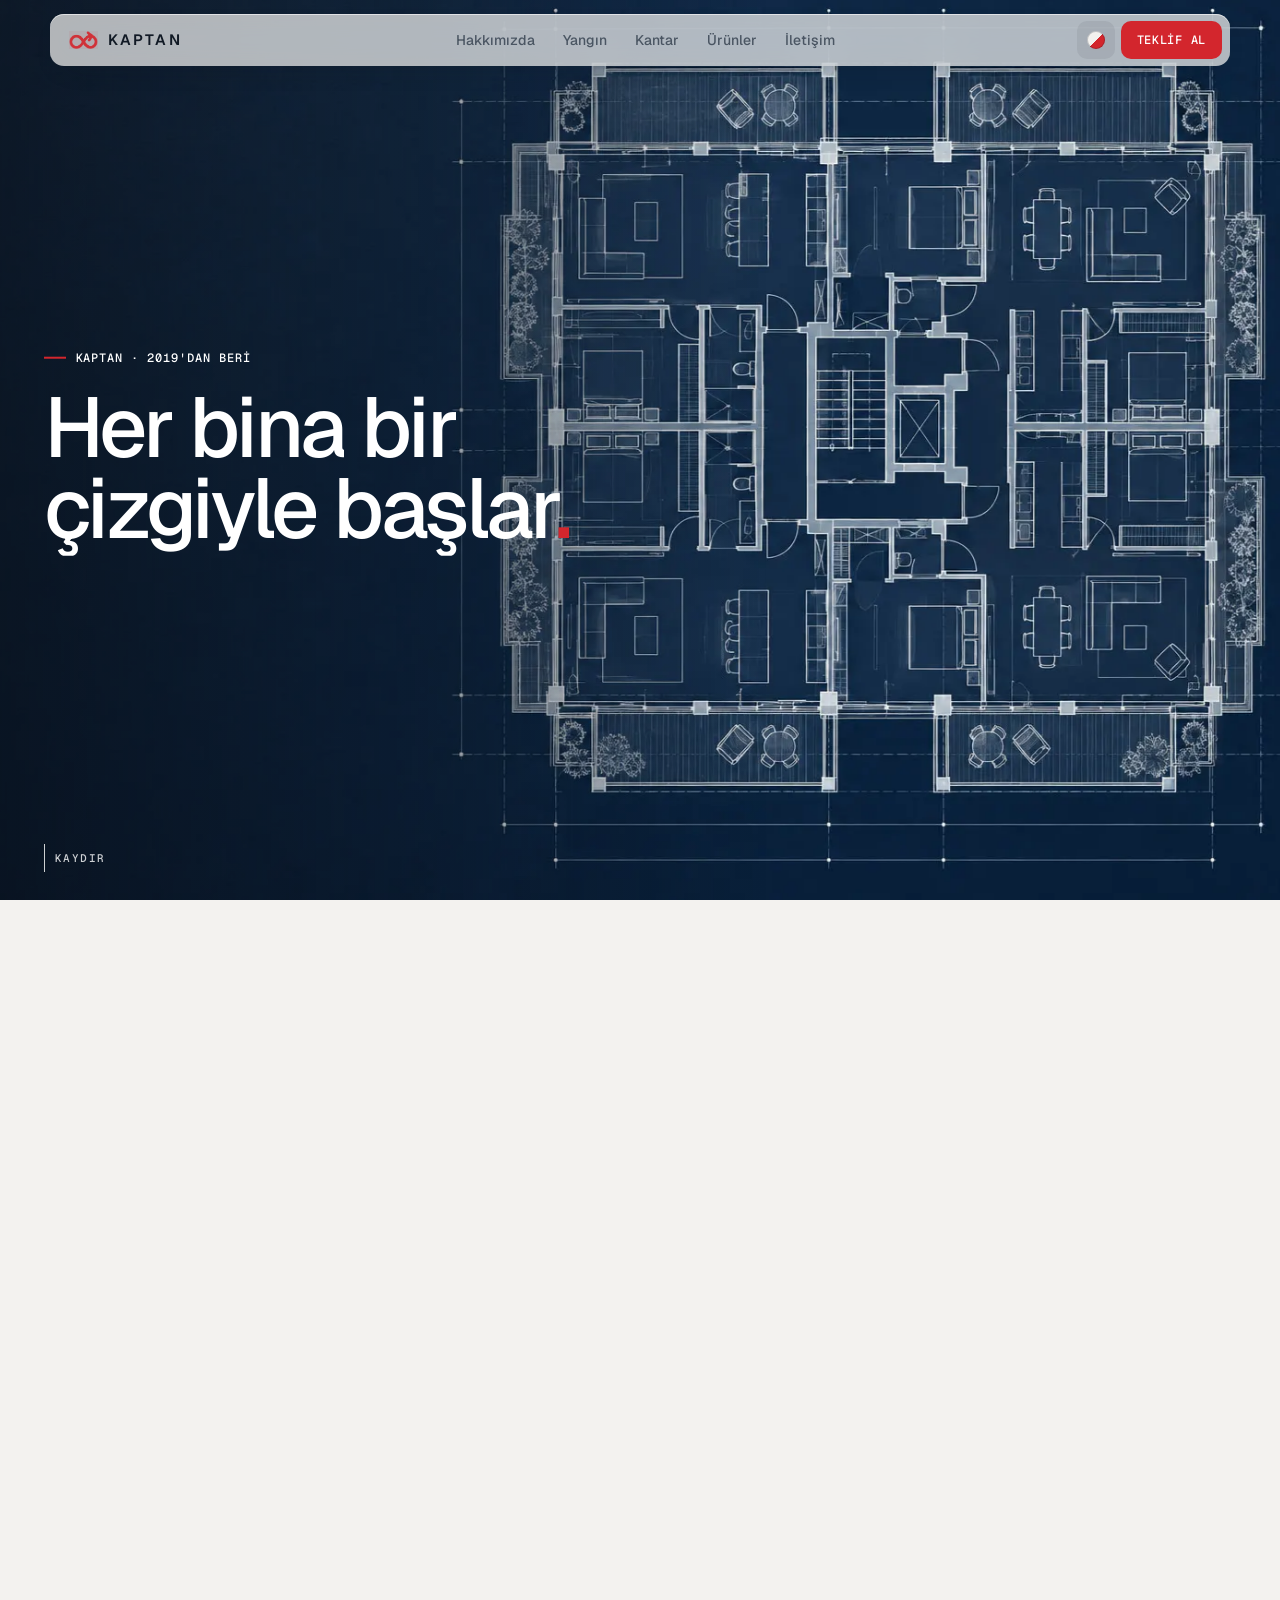
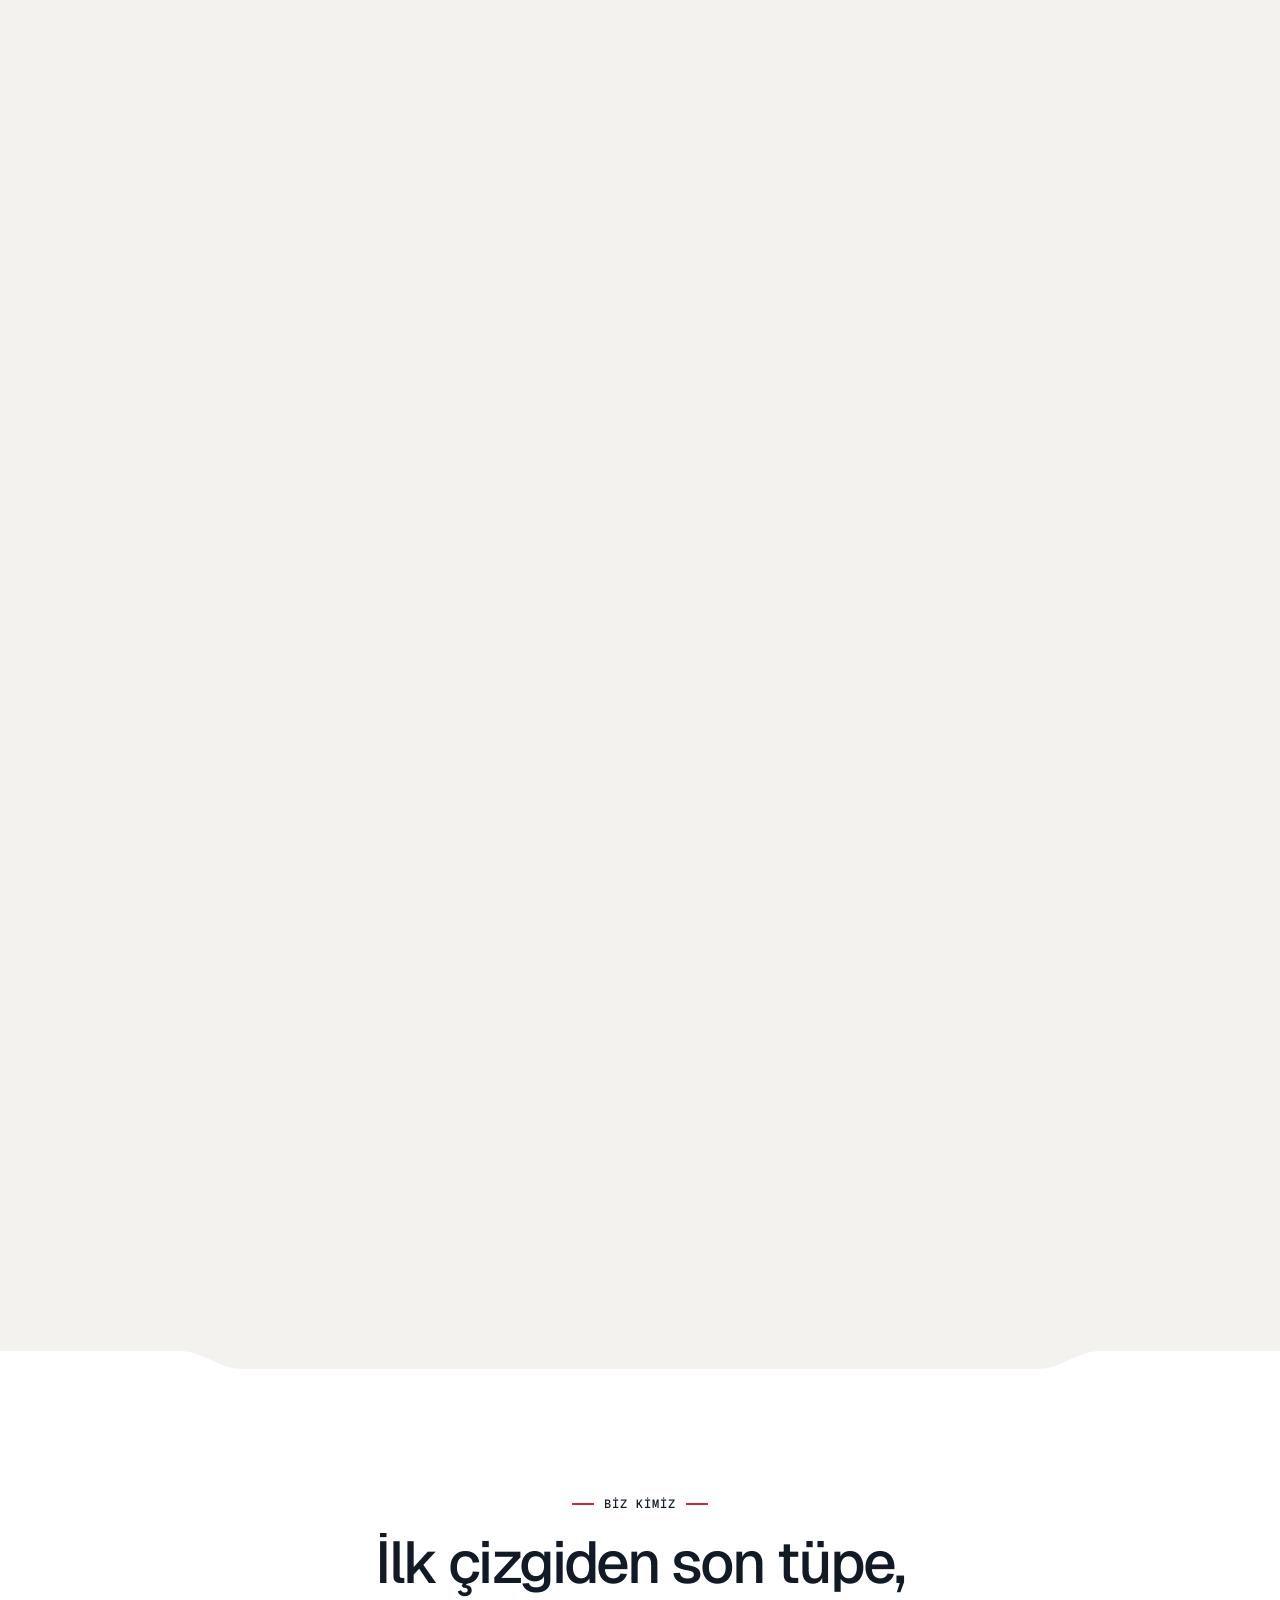
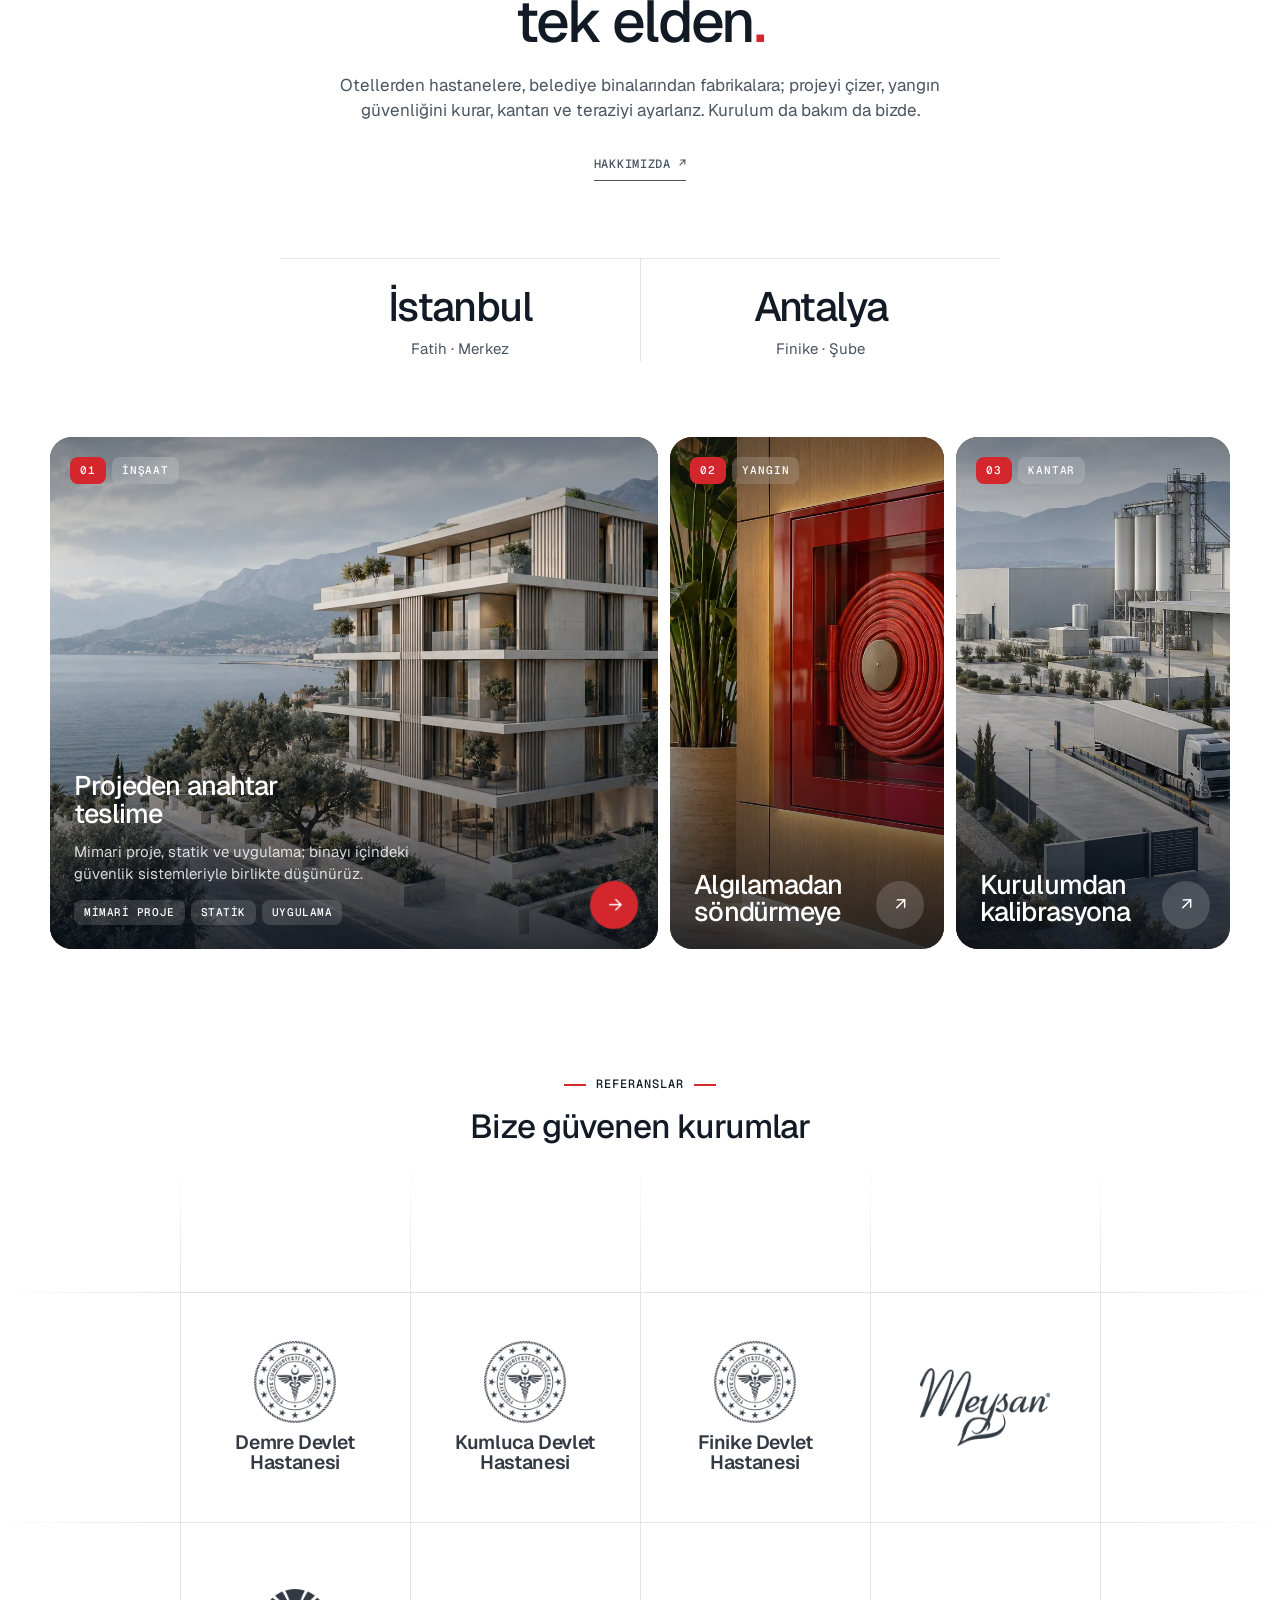
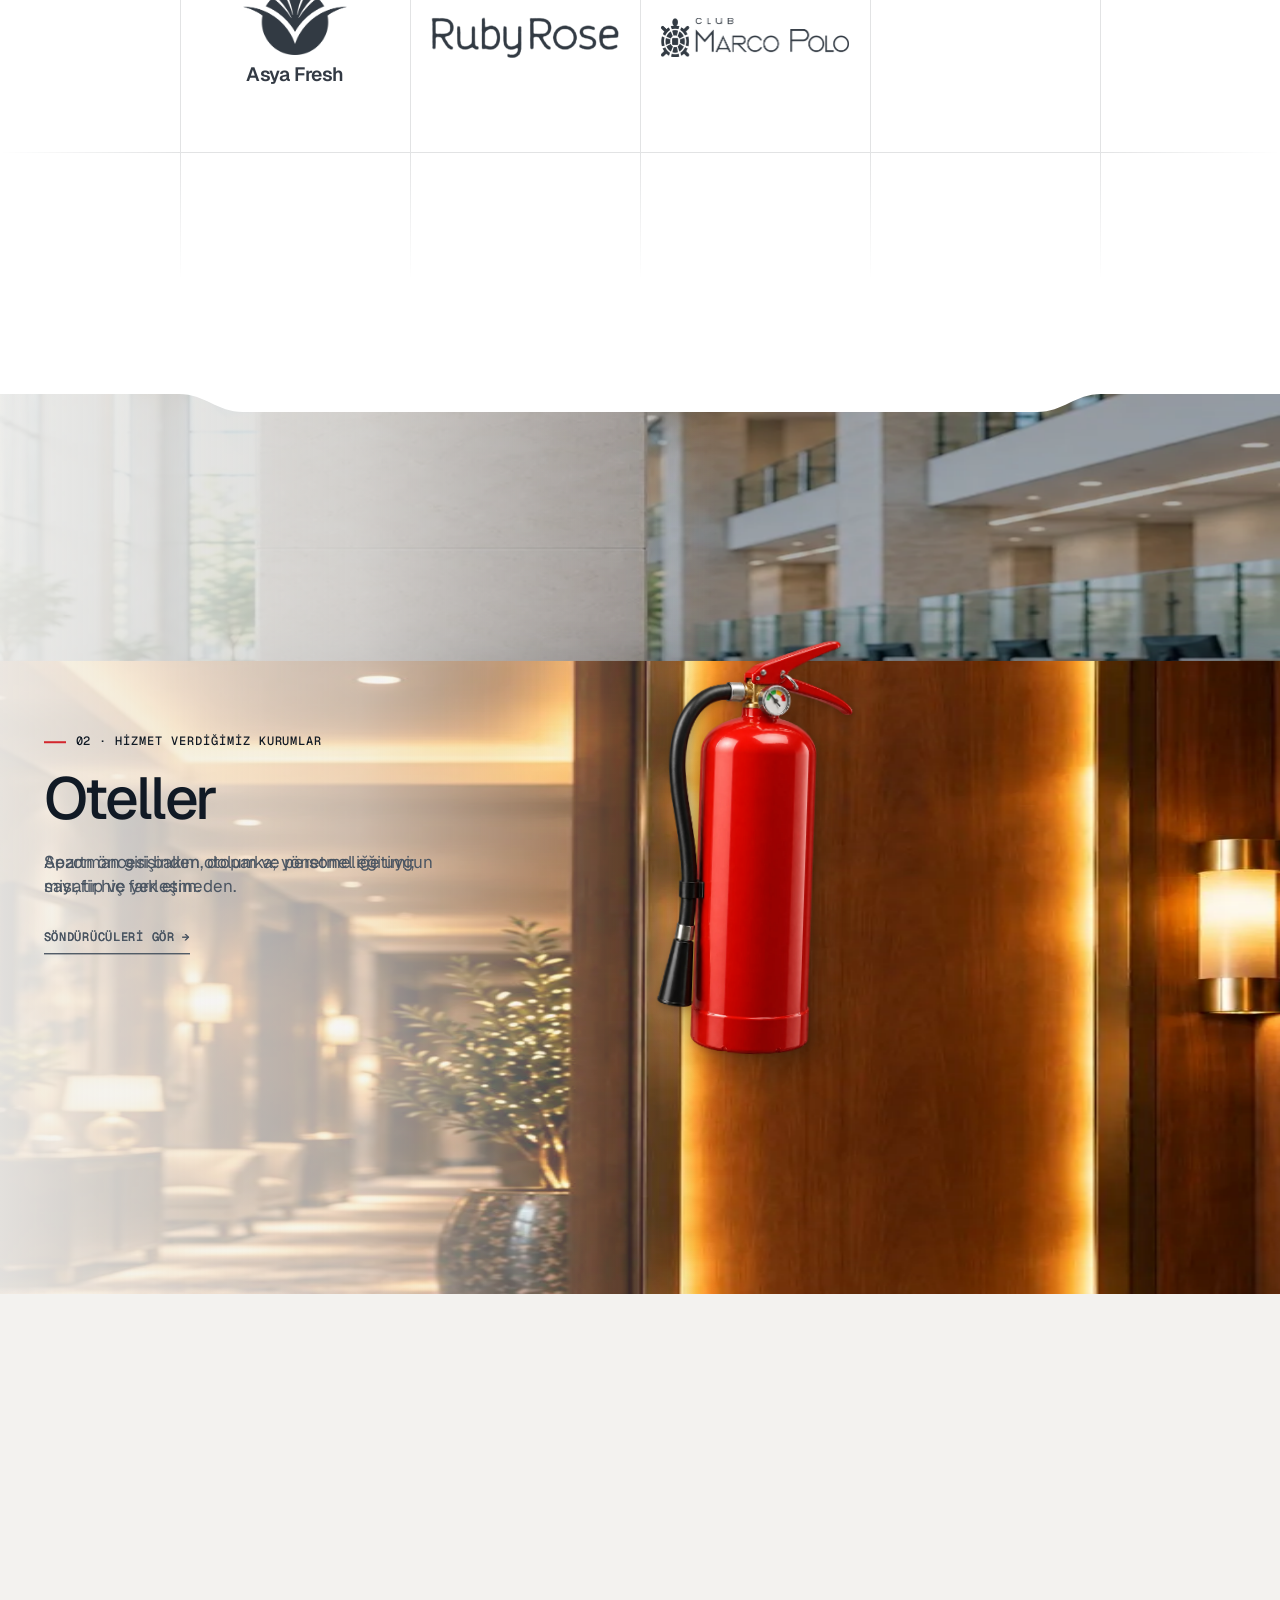
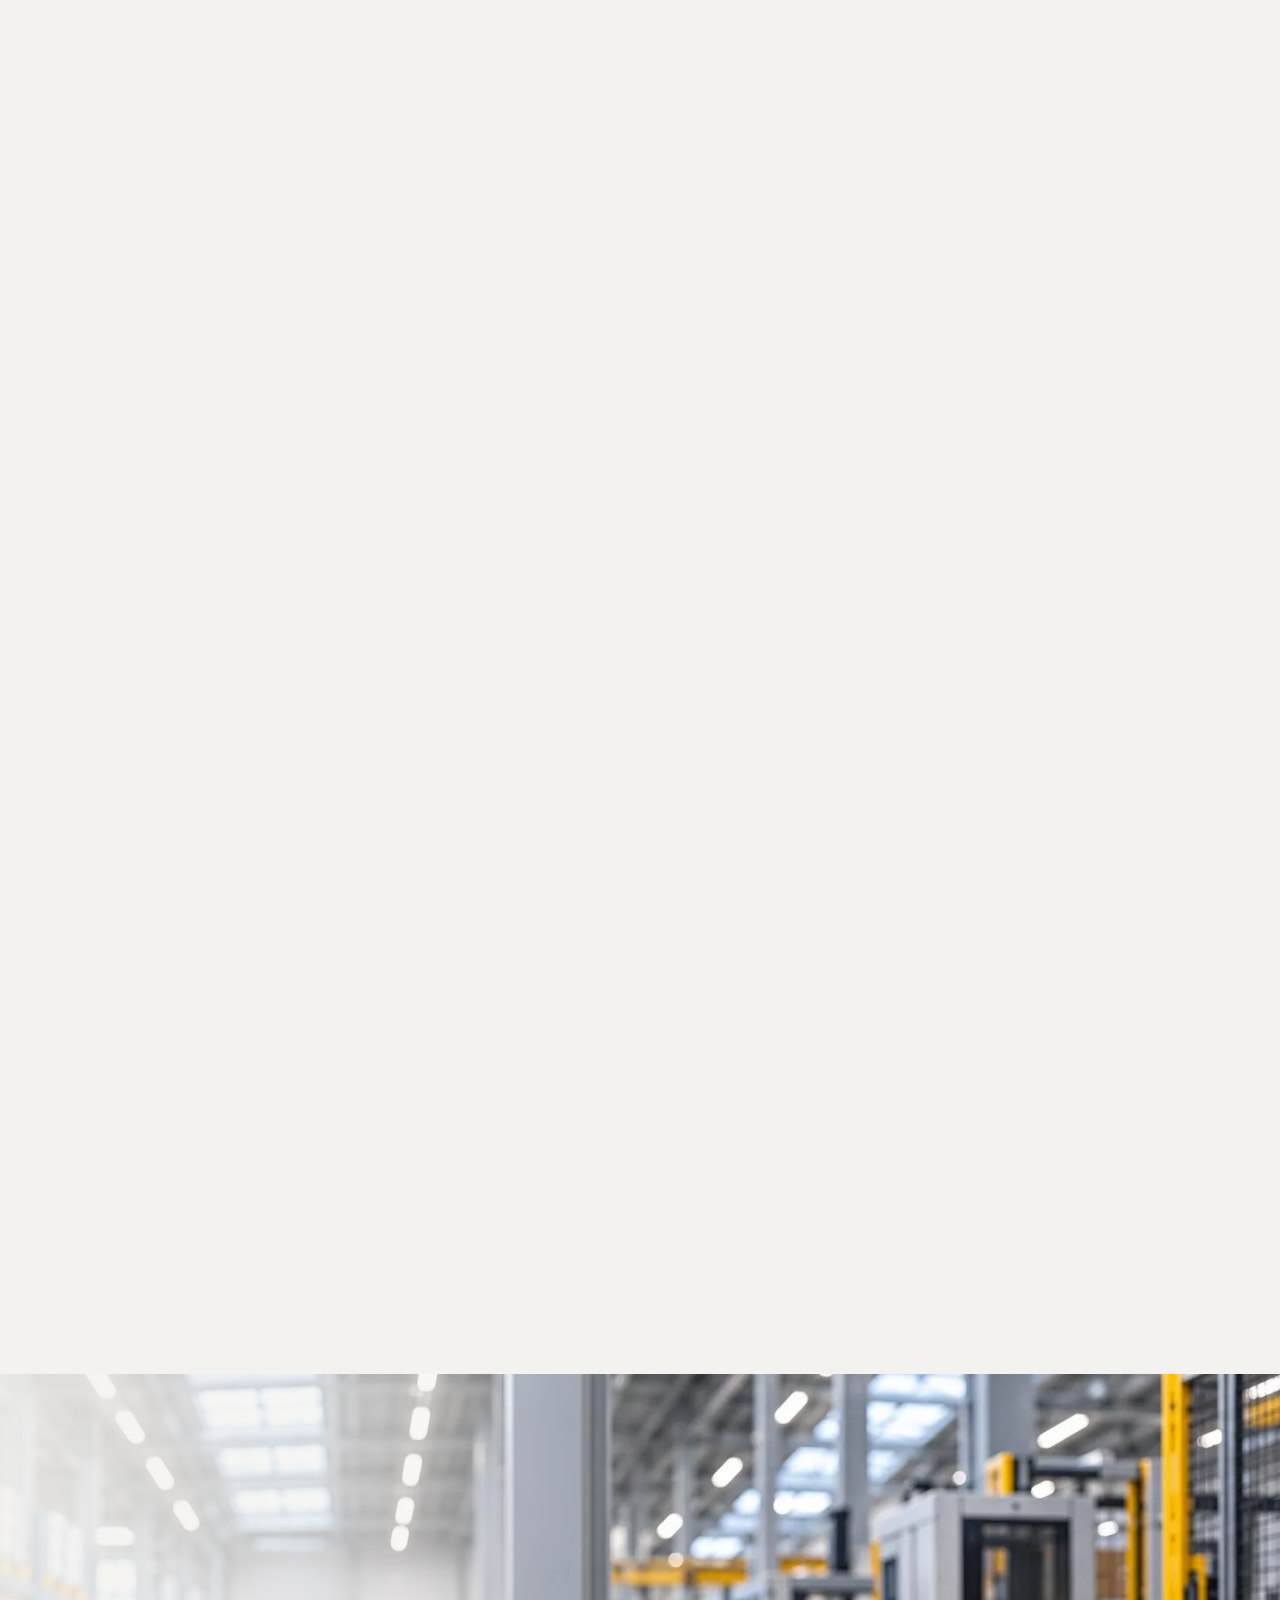
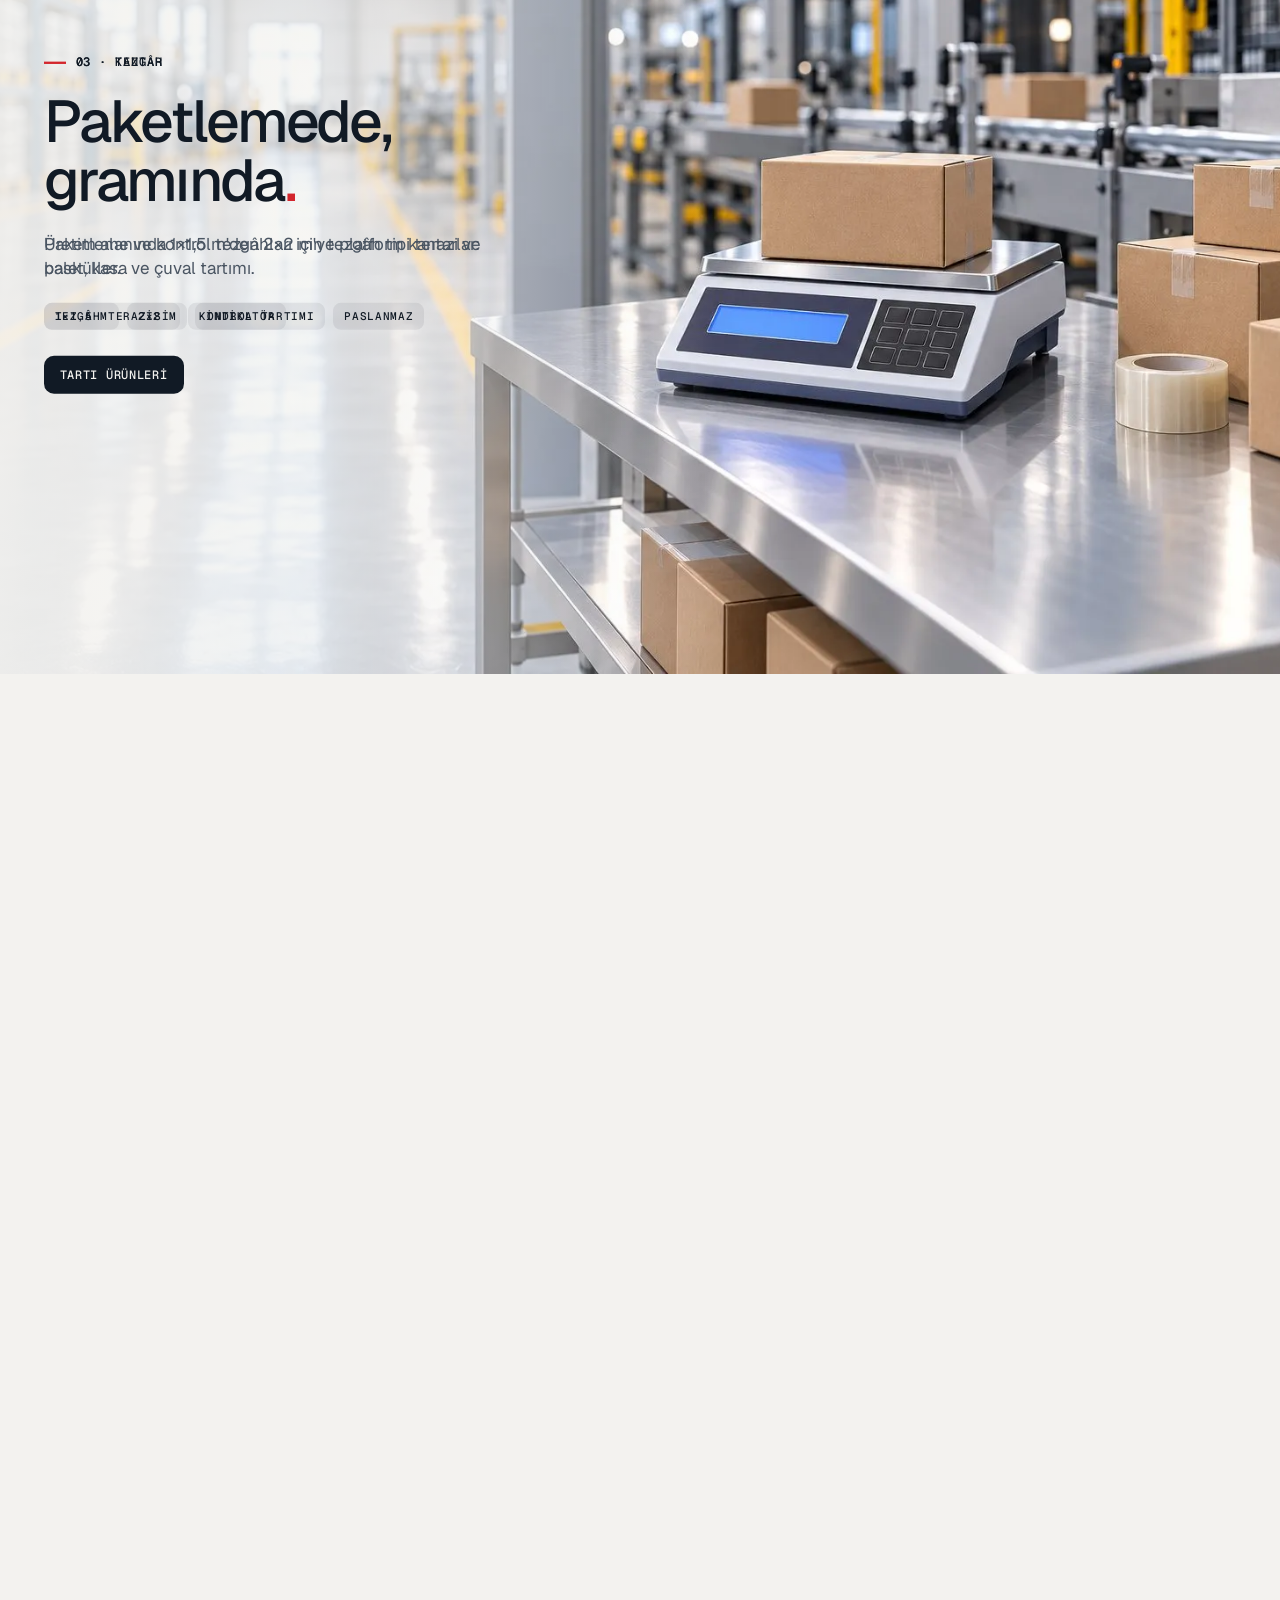
==== commit d85b6cdf: "Görseller WebP (7,1→3,2 MB), paylaşım görseli 1200×630, twitter kartı Co-Authored-By: Claude Opus 5." ====
--- a/index.html
+++ b/index.html
@@ -3,7 +3,76 @@
 <head>
 <meta charset="utf-8">
 <meta name="viewport" content="width=device-width, initial-scale=1, viewport-fit=cover">
-<title>Kaptan Yangın</title>
+<title>Yangın Söndürücü Satış, Dolum ve Bakım | Kaptan Yangın</title>
+<meta name="description" content="İstanbul Fatih merkez, Antalya Finike şube. Yangın tüpü satışı, dolumu ve periyodik bakımı; kantar ve terazi servisi. 0533 407 75 57">
+<link rel="canonical" href="https://7kaptan.com/">
+<link rel="icon" type="image/png" href="magaza/kaptan-logo.png">
+<link rel="apple-touch-icon" href="magaza/kaptan-logo.png">
+<meta property="og:type" content="website">
+<meta property="og:site_name" content="Kaptan Yangın">
+<meta property="og:title" content="Yangın Söndürücü Satış, Dolum ve Bakım | Kaptan Yangın">
+<meta property="og:url" content="https://7kaptan.com/">
+<meta property="og:locale" content="tr_TR">
+<meta property="og:image" content="https://7kaptan.com/varlik/paylasim.jpg">
+<meta property="og:image:width" content="1200">
+<meta property="og:image:height" content="630">
+<meta name="twitter:card" content="summary_large_image">
+<script type="application/ld+json">
+{
+ "@context": "https://schema.org",
+ "@graph": [
+  {
+   "@type": "Organization",
+   "@id": "https://7kaptan.com/#org",
+   "name": "Kaptan Yangın",
+   "url": "https://7kaptan.com/",
+   "logo": "https://7kaptan.com/magaza/kaptan-logo.png",
+   "telephone": "+90-533-407-75-57",
+   "email": "info@kaptanyangin.com",
+   "foundingDate": "2019"
+  },
+  {
+   "@type": "LocalBusiness",
+   "@id": "https://7kaptan.com/#istanbul",
+   "name": "Kaptan Yangın – İstanbul Merkez",
+   "parentOrganization": {
+    "@id": "https://7kaptan.com/#org"
+   },
+   "url": "https://7kaptan.com/",
+   "telephone": "+90-533-407-75-57",
+   "address": {
+    "@type": "PostalAddress",
+    "addressLocality": "Fatih",
+    "addressRegion": "İstanbul",
+    "addressCountry": "TR"
+   },
+   "areaServed": "İstanbul"
+  },
+  {
+   "@type": "LocalBusiness",
+   "@id": "https://7kaptan.com/#finike",
+   "name": "Kaptan Yangın – Finike Şube",
+   "parentOrganization": {
+    "@id": "https://7kaptan.com/#org"
+   },
+   "url": "https://7kaptan.com/",
+   "telephone": "+90-533-407-75-57",
+   "address": {
+    "@type": "PostalAddress",
+    "addressLocality": "Finike",
+    "addressRegion": "Antalya",
+    "addressCountry": "TR"
+   },
+   "areaServed": [
+    "Finike",
+    "Kumluca",
+    "Demre",
+    "Antalya"
+   ]
+  }
+ ]
+}
+</script>
 <link rel="preconnect" href="https://fonts.googleapis.com">
 <link rel="preconnect" href="https://fonts.gstatic.com" crossorigin>
 <link href="https://fonts.googleapis.com/css2?family=Geist:wght@400;500;600&family=Geist+Mono:wght@400;500&display=swap" rel="stylesheet">
@@ -19,16 +88,16 @@
   <section class="sahne acilis" id="acilis" data-unsur="insaat" data-sahne="acilis" style="--uzun:330">
     <div class="sabit" data-video="video/acilis">
       <canvas class="video-tuval"></canvas>
-      <img class="kat" src="gorsel/I01-plan.jpg" style="--odak:64% 50%" alt="">
-      <img class="kat" src="gorsel/I02-gecis.jpg" style="--odak:86% 50%" alt="">
-      <img class="kat" src="gorsel/I03-bina.jpg" style="--odak:86% 45%" alt="">
+      <img class="kat" src="gorsel/I01-plan.webp" style="--odak:64% 50%" alt="">
+      <img class="kat" src="gorsel/I02-gecis.webp" style="--odak:86% 50%" alt="">
+      <img class="kat" src="gorsel/I03-bina.webp" style="--odak:86% 45%" alt="">
       <div class="perde sol-koyu"></div><div class="perde sol-acik" style="opacity:0"></div>
       <div class="metin">
         <div class="adimlar">
           <div class="adim acik"><p class="etiket">Kaptan · 2019'dan beri</p><h1 class="dev bol">Her bina bir çizgiyle başlar.</h1></div>
-          <div class="adim"><p class="etiket">01 · İnşaat</p><h1 class="dev bol">Çizgi, binaya dönüşür.</h1></div>
-          <div class="adim"><p class="etiket">01 · İnşaat</p><h1 class="dev bol">İçindeki güvenliği biz kurarız.</h1>
-            <p class="giris">İnşaat, yangın güvenliği, kantar ve terazi. Antalya'da kurumlara tek elden hizmet.</p>
+          <div class="adim"><p class="etiket">01 · İnşaat</p><h2 class="dev bol">Çizgi, binaya dönüşür.</h2></div>
+          <div class="adim"><p class="etiket">01 · İnşaat</p><h2 class="dev bol">İçindeki güvenliği biz kurarız.</h2>
+            <p class="giris">İnşaat, yangın güvenliği, kantar ve terazi. İstanbul ve Antalya'da kurumlara tek elden hizmet.</p>
             <a class="dugme kirmizi" href="#iletisim">Teklif al</a></div>
         </div>
       </div>
@@ -48,19 +117,19 @@
         <div><b>Antalya</b><span>Finike · Şube</span></div>
       </div>
       <div class="panolar">
-        <a class="hp" href="#acilis" style="--odak:84% 50%"><img src="gorsel/I03-bina.jpg" alt="" loading="lazy">
+        <a class="hp" href="#acilis" style="--odak:84% 50%"><img src="gorsel/I03-bina.webp" alt="" loading="lazy">
           <div class="hp-ust"><span class="hp-no">01</span><span class="hp-tur">İnşaat</span></div>
           <div class="hp-alt"><h3>Projeden anahtar teslime</h3>
             <div class="hp-acik"><div><p>Mimari proje, statik ve uygulama; binayı içindeki güvenlik sistemleriyle birlikte düşünürüz.</p>
               <div class="hp-cip"><span>Mimari proje</span><span>Statik</span><span>Uygulama</span></div></div></div></div>
           <span class="hp-ok" aria-hidden="true">↗</span></a>
-        <a class="hp" href="#tup" style="--odak:70% 50%"><img src="gorsel/I08-dolap.jpg" alt="" loading="lazy">
+        <a class="hp" href="#tup" style="--odak:70% 50%"><img src="gorsel/I08-dolap.webp" alt="" loading="lazy">
           <div class="hp-ust"><span class="hp-no">02</span><span class="hp-tur">Yangın</span></div>
           <div class="hp-alt"><h3>Algılamadan söndürmeye</h3>
             <div class="hp-acik"><div><p>Buton, dedektör, sprinkler, pano, dolap, kapı ve tüp: projelendirme, montaj, dolum ve bakım.</p>
               <div class="hp-cip"><span>Algılama</span><span>Söndürme</span><span>Bakım</span></div></div></div></div>
           <span class="hp-ok" aria-hidden="true">↗</span></a>
-        <a class="hp" href="#kantar" style="--odak:70% 55%"><img src="gorsel/I14-kantar-hava.jpg" alt="" loading="lazy">
+        <a class="hp" href="#kantar" style="--odak:70% 55%"><img src="gorsel/I14-kantar-hava.webp" alt="" loading="lazy">
           <div class="hp-ust"><span class="hp-no">03</span><span class="hp-tur">Kantar</span></div>
           <div class="hp-alt"><h3>Kurulumdan kalibrasyona</h3>
             <div class="hp-acik"><div><p>Kamyon, hal ve platform kantarından hassas teraziye: satış, kurulum ve periyodik kalibrasyon.</p>
@@ -152,7 +221,7 @@
   <!-- Kapanış: sahil yolunda servis aracı -->
   <section class="sahne son" id="iletisim" data-unsur="yangin" data-sahne="son" style="--uzun:200">
     <div class="sabit">
-      <img class="kat" src="gorsel/I17-iletisim.jpg" style="--odak:98% 70%" alt="">
+      <img class="kat" src="gorsel/I17-iletisim.webp" style="--odak:98% 70%" alt="">
       <div class="perde"></div>
       <div class="kolon">
       <div class="metin">
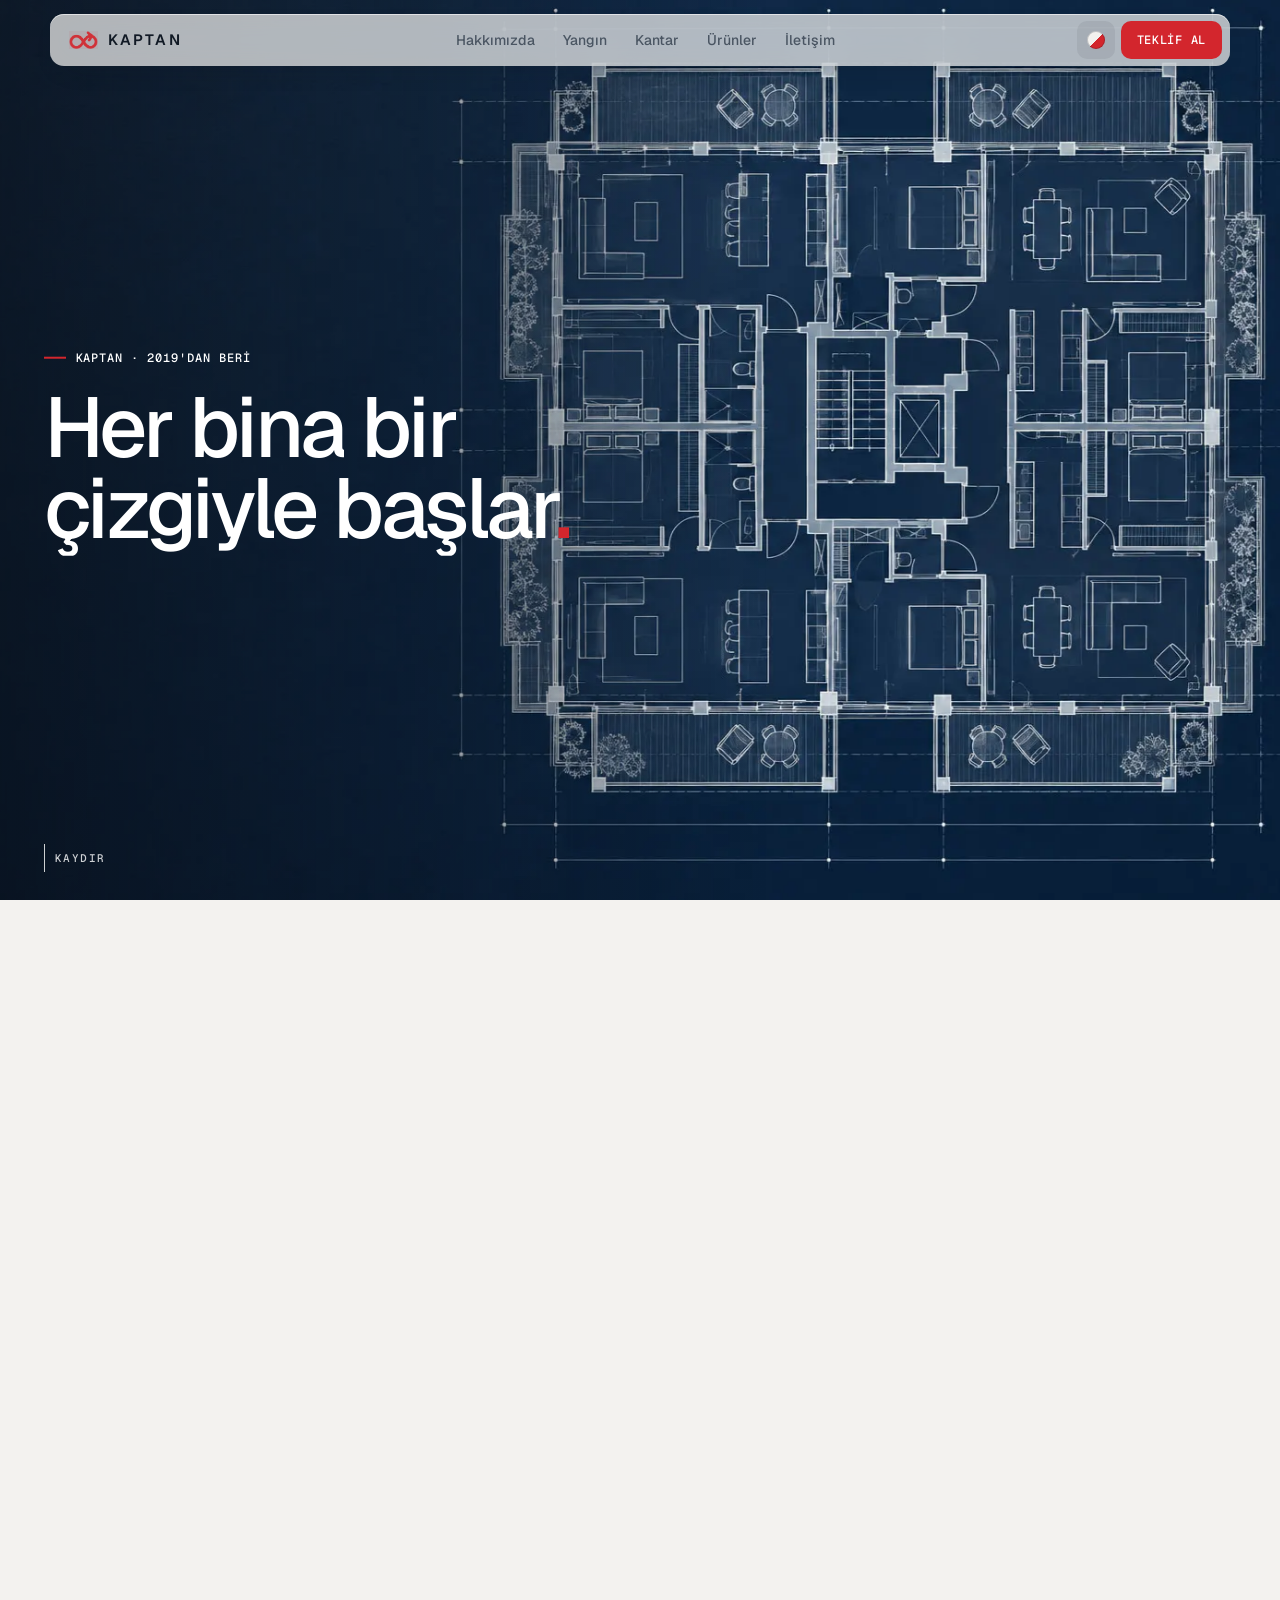
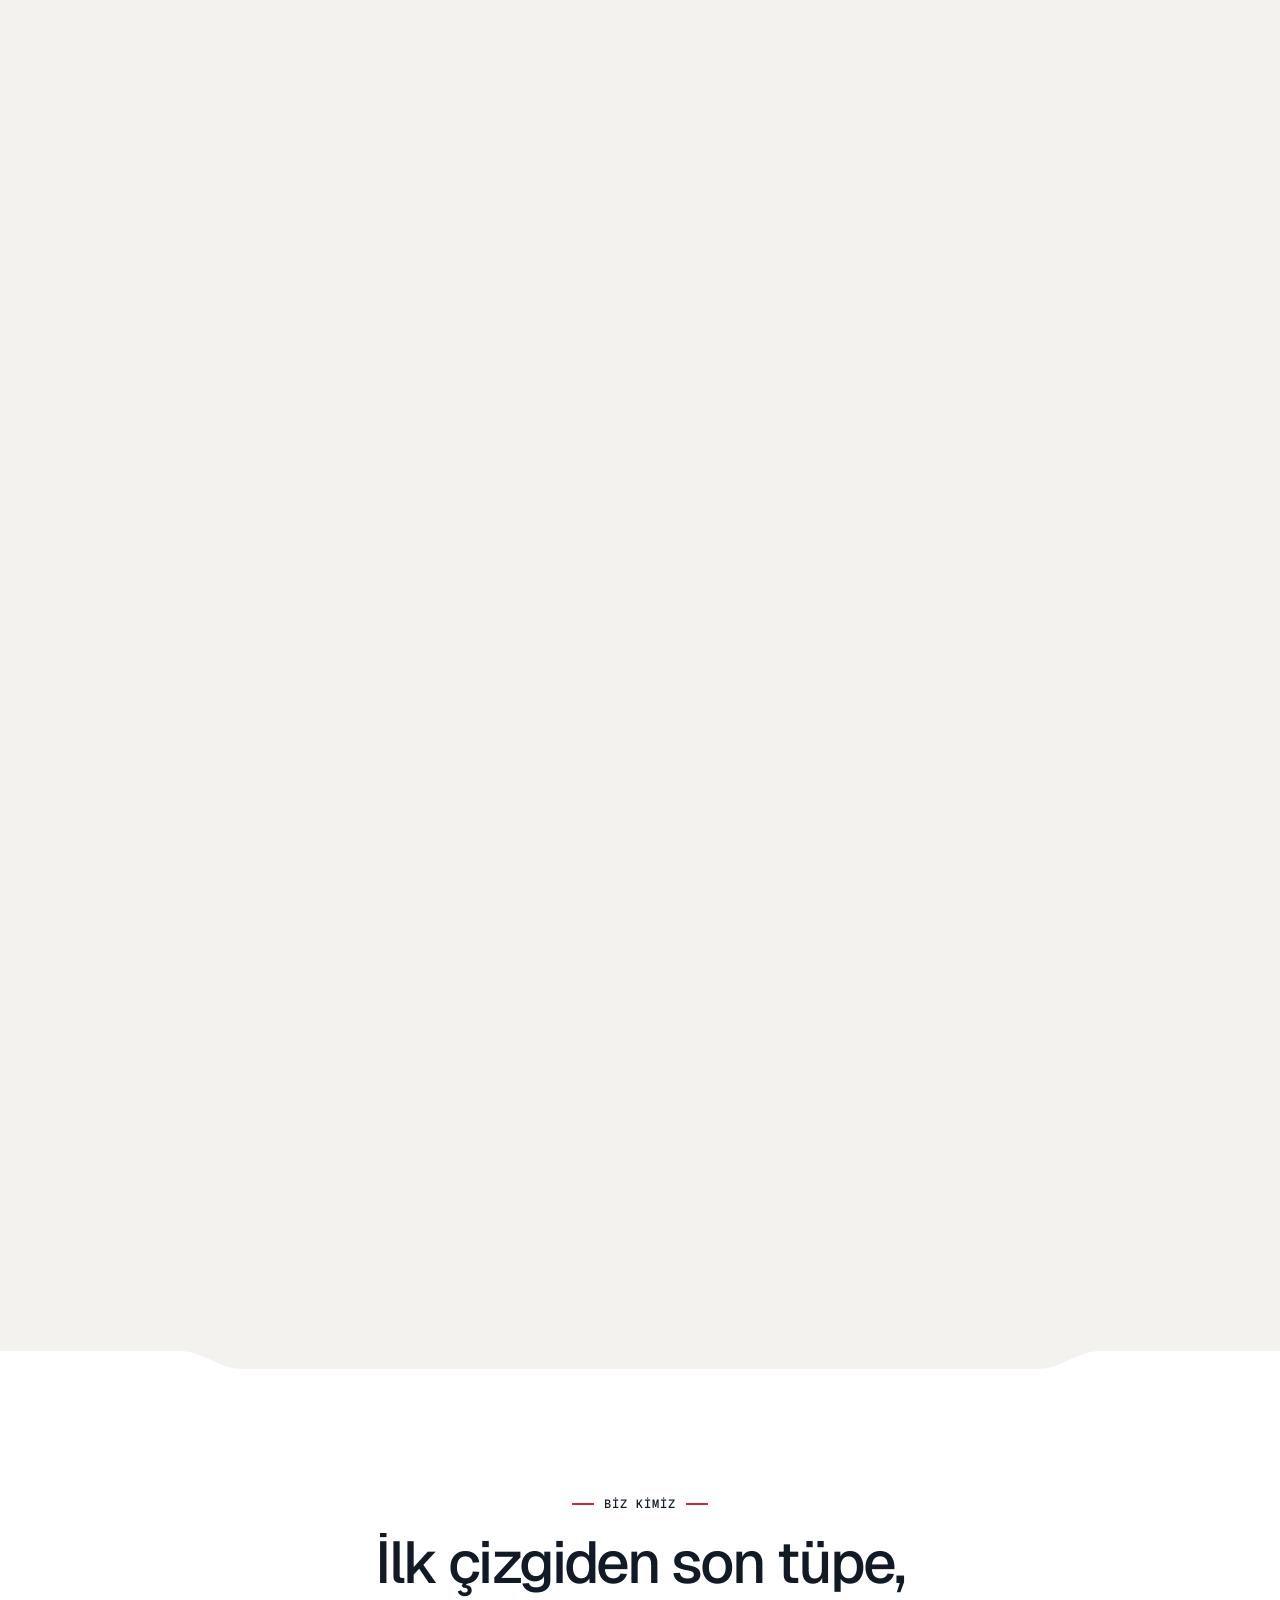
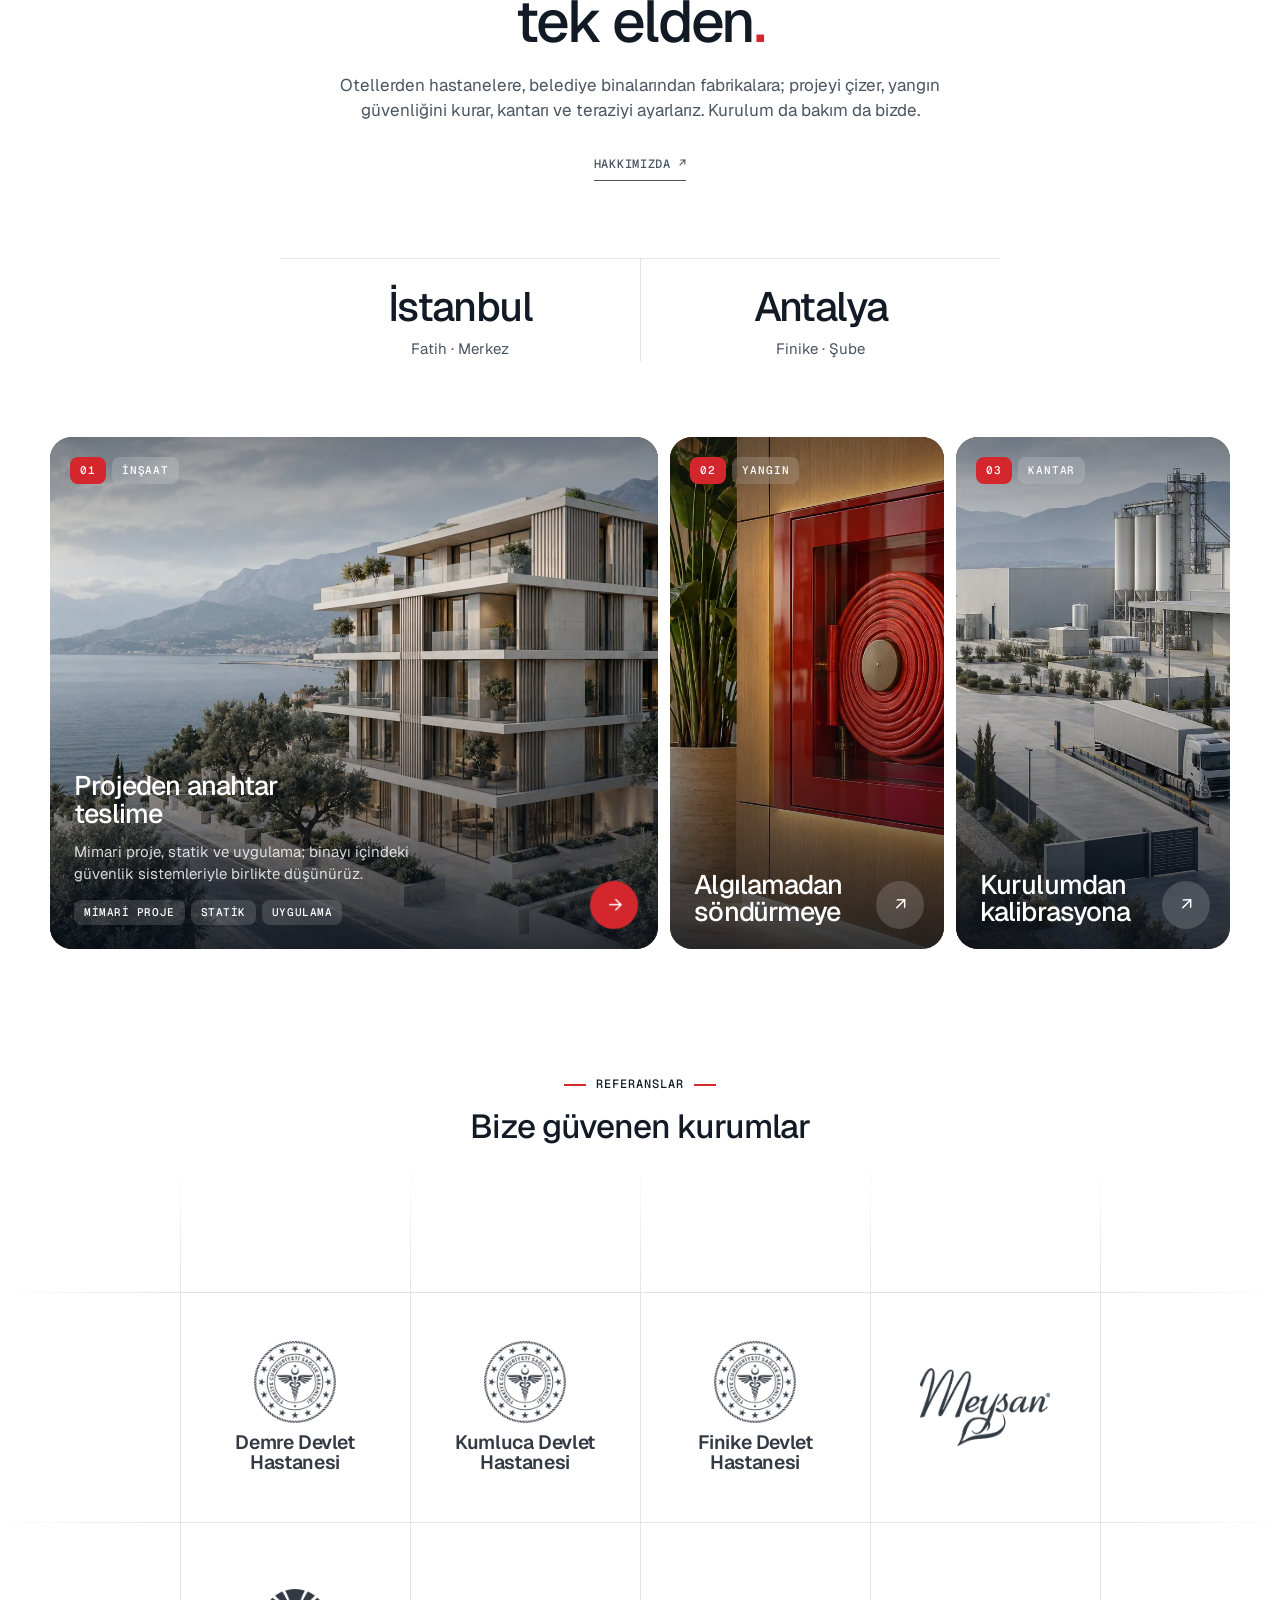
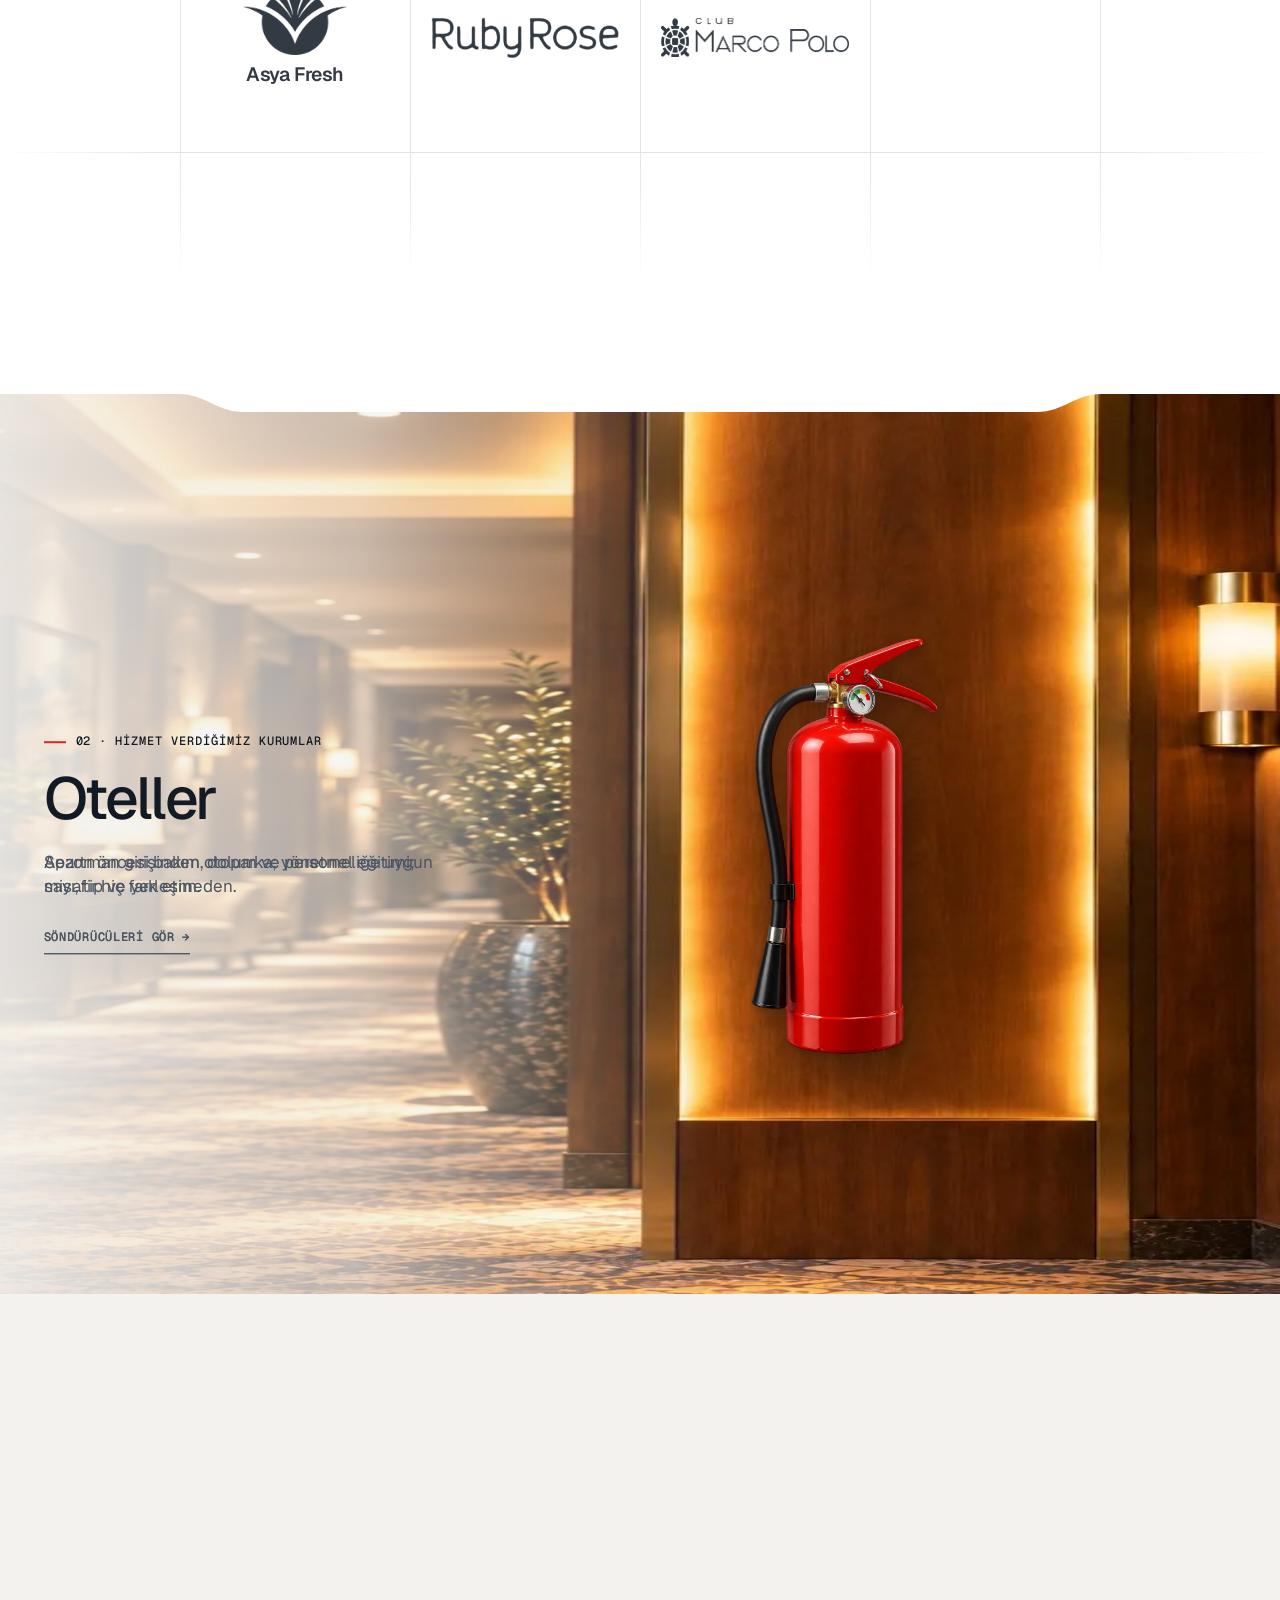
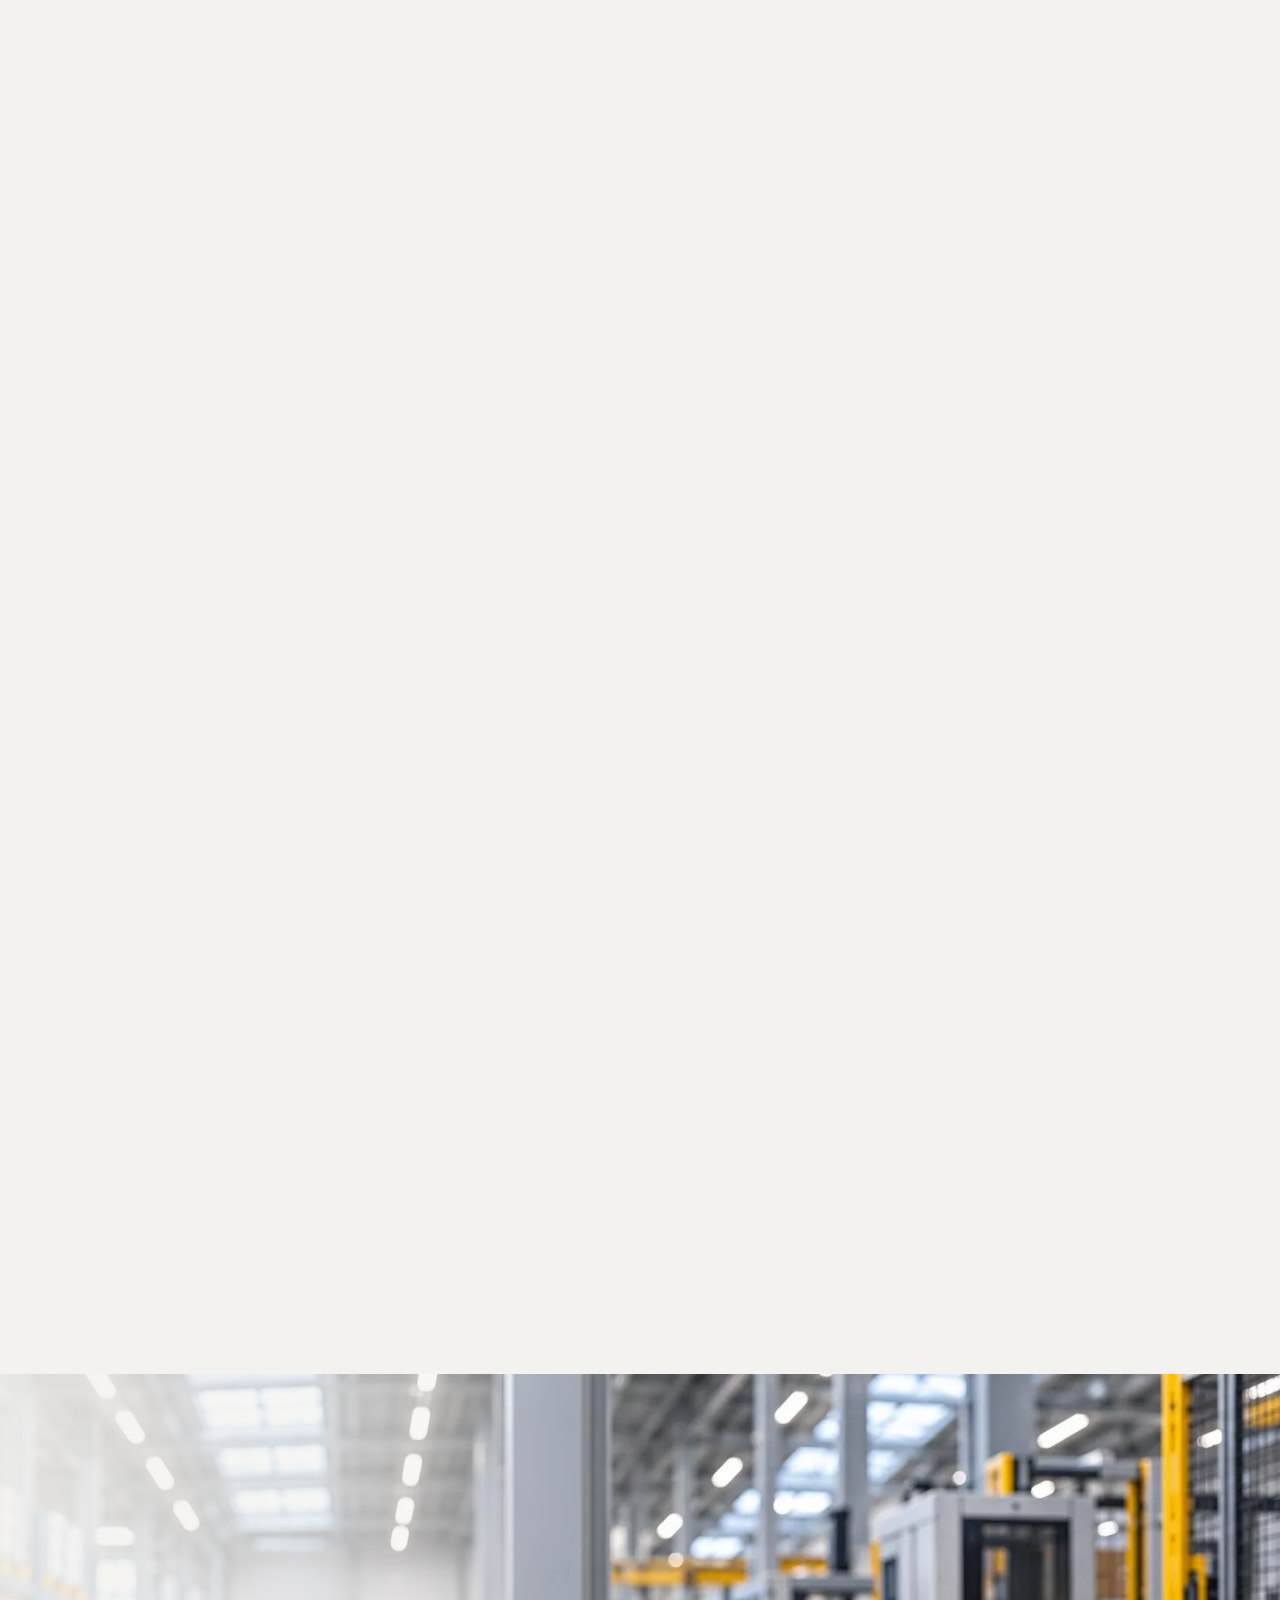
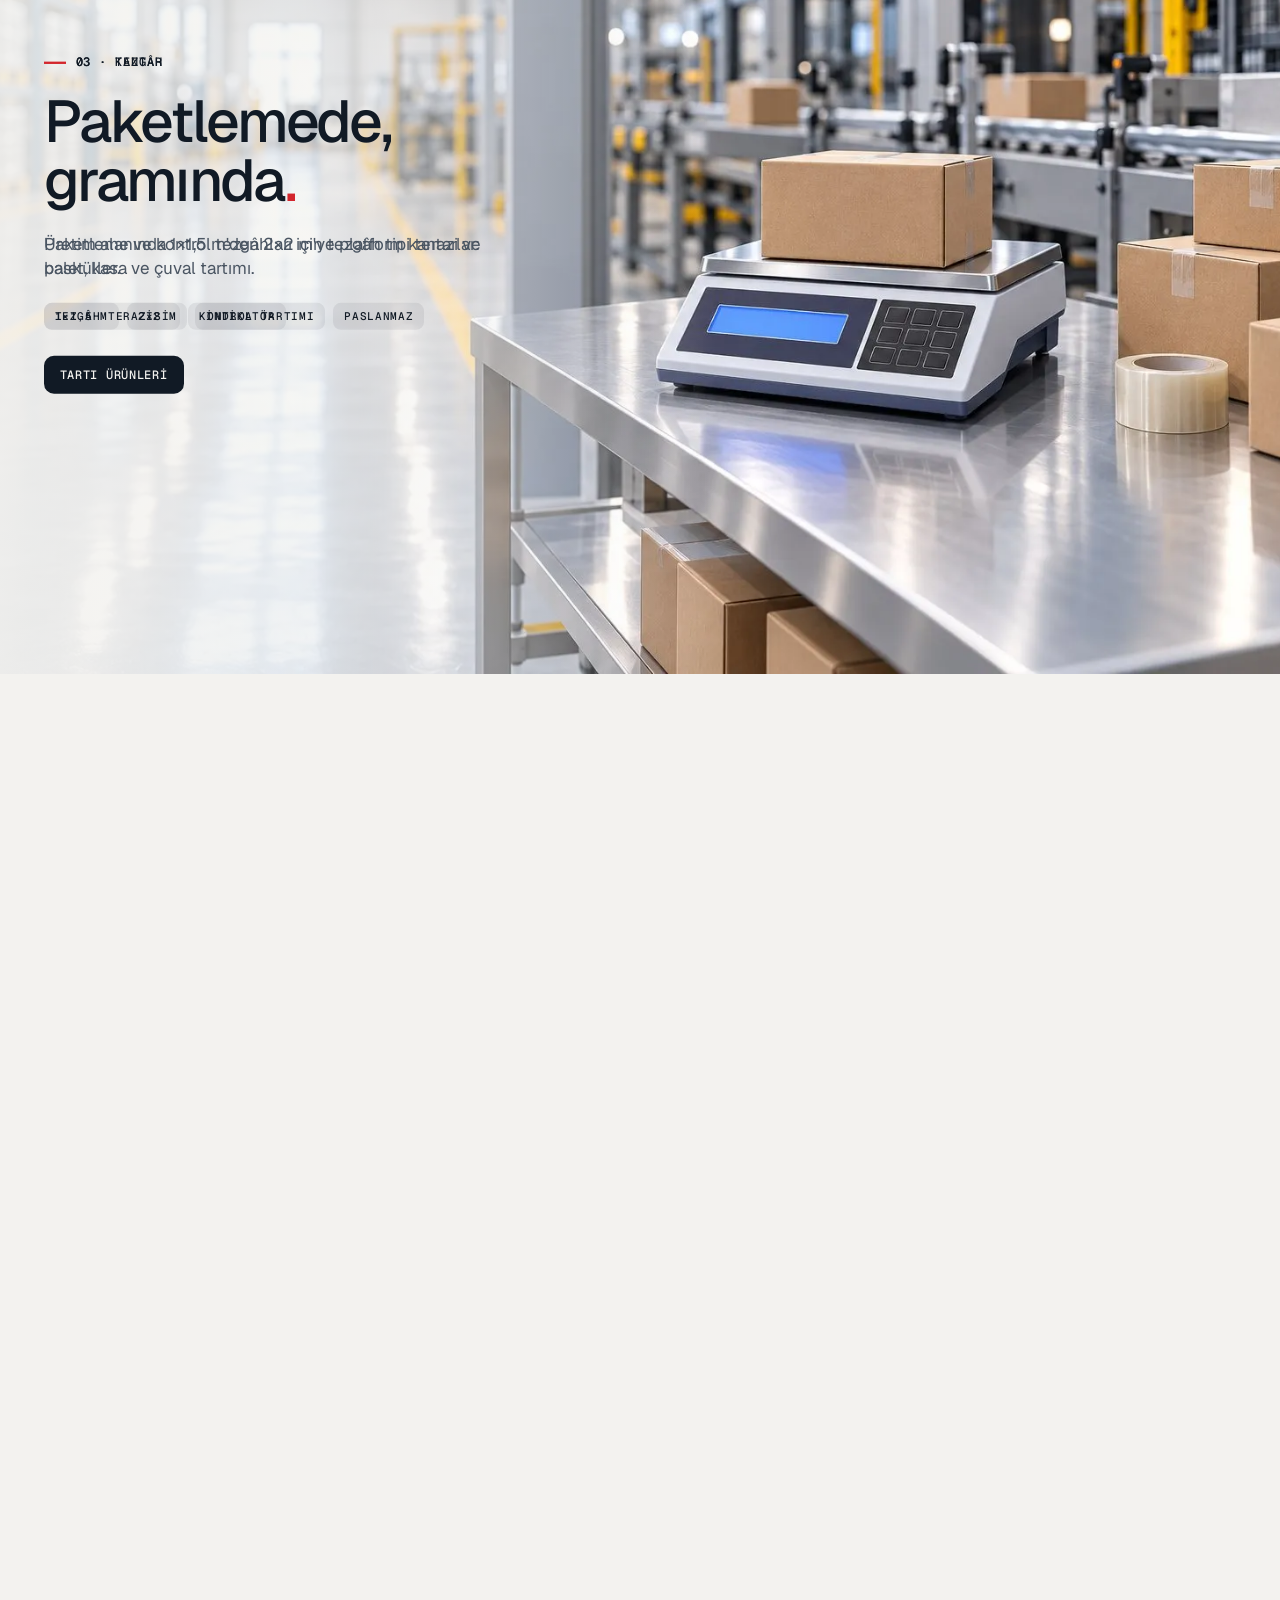
==== commit cb67c911: "Şema: şubeler konum sayfalarına, Instagram sameAs Co-Authored-By: Claude Opus 5.5 <noreply@anthropic" ====
--- a/index.html
+++ b/index.html
@@ -29,7 +29,10 @@
    "logo": "https://7kaptan.com/magaza/kaptan-logo.png",
    "telephone": "+90-533-407-75-57",
    "email": "info@kaptanyangin.com",
-   "foundingDate": "2019"
+   "foundingDate": "2019",
+   "sameAs": [
+    "https://www.instagram.com/kaptanyangin/"
+   ]
   },
   {
    "@type": "LocalBusiness",
@@ -38,7 +41,7 @@
    "parentOrganization": {
     "@id": "https://7kaptan.com/#org"
    },
-   "url": "https://7kaptan.com/",
+   "url": "https://7kaptan.com/istanbul-fatih",
    "telephone": "+90-533-407-75-57",
    "address": {
     "@type": "PostalAddress",
@@ -55,7 +58,7 @@
    "parentOrganization": {
     "@id": "https://7kaptan.com/#org"
    },
-   "url": "https://7kaptan.com/",
+   "url": "https://7kaptan.com/antalya-finike",
    "telephone": "+90-533-407-75-57",
    "address": {
     "@type": "PostalAddress",
--- a/stil.css
+++ b/stil.css
@@ -504,6 +504,25 @@
 .hizmet ul { list-style: none; margin-top: 14px; display: grid; gap: 8px; font-size: 15px; color: var(--ink-2); }
 .hizmet li { padding-left: 16px; position: relative; }
 .hizmet li::before { content: ""; position: absolute; left: 0; top: .7em; width: 8px; height: 2px; background: var(--vurgu-cizgi, var(--vurgu)); }
+/* Hizmet ve kategori sayfaları (Araclar/seo-sayfalar.py): okunur metin sütunu ve ürün kartları */
+.yazi-sutun { max-width: 760px; }
+.yazi-sutun .baslik { font-size: clamp(30px, 3.4vw, 52px); }
+.yazi-sutun > .baslik:not(:first-child) { margin-top: clamp(64px, 8vw, 104px); }
+.yazi-sutun p, .yazi-sutun ul, .yazi-sutun ol { margin-top: 18px; font-size: 17px; line-height: 1.6; color: var(--ink-2); }
+.yazi-sutun .baslik + p, .yazi-sutun .baslik + ul, .yazi-sutun .baslik + ol { margin-top: 26px; }
+.yazi-sutun ol { padding-left: 22px; display: grid; gap: 10px; }
+.yazi-sutun ol li::marker { font: 500 13px var(--mono); color: var(--vurgu-cizgi, var(--vurgu)); }
+.yazi-sutun h3 { margin-top: 34px; font-weight: 500; font-size: 21px; letter-spacing: -.02em; color: var(--ink); }
+.yazi-sutun h3 + p { margin-top: 8px; }
+.yazi-sutun ul { list-style: none; display: grid; gap: 10px; }
+.yazi-sutun li { padding-left: 18px; position: relative; }
+.yazi-sutun li::before { content: ""; position: absolute; left: 0; top: .78em; width: 8px; height: 2px; background: var(--vurgu-cizgi, var(--vurgu)); }
+.yazi-sutun b { color: var(--ink); font-weight: 500; }
+.yazi-sutun a { overflow-wrap: anywhere; color: var(--ink); text-decoration: underline; text-underline-offset: 3px; text-decoration-color: var(--vurgu-cizgi, var(--vurgu)); }
+.urun-izgara { grid-template-columns: repeat(4, minmax(0, 1fr)); }
+.urun-kart { display: block; transition: border-color .2s; }
+.urun-kart:hover { border-color: var(--vurgu-cizgi, var(--vurgu)); }
+.urun-kart h3 { margin-top: 0; font-size: 18px; line-height: 1.3; }
 .adim-izi { display: grid; grid-template-columns: repeat(4, minmax(0, 1fr)); margin-top: clamp(40px, 5vw, 64px); border-top: 1px solid var(--cizgi); }
 .adim-izi div { padding: 26px 24px 0 0; }
 .adim-izi b { font: 500 12px/1 var(--mono); letter-spacing: .08em; color: var(--vurgu-cizgi, var(--vurgu)); }
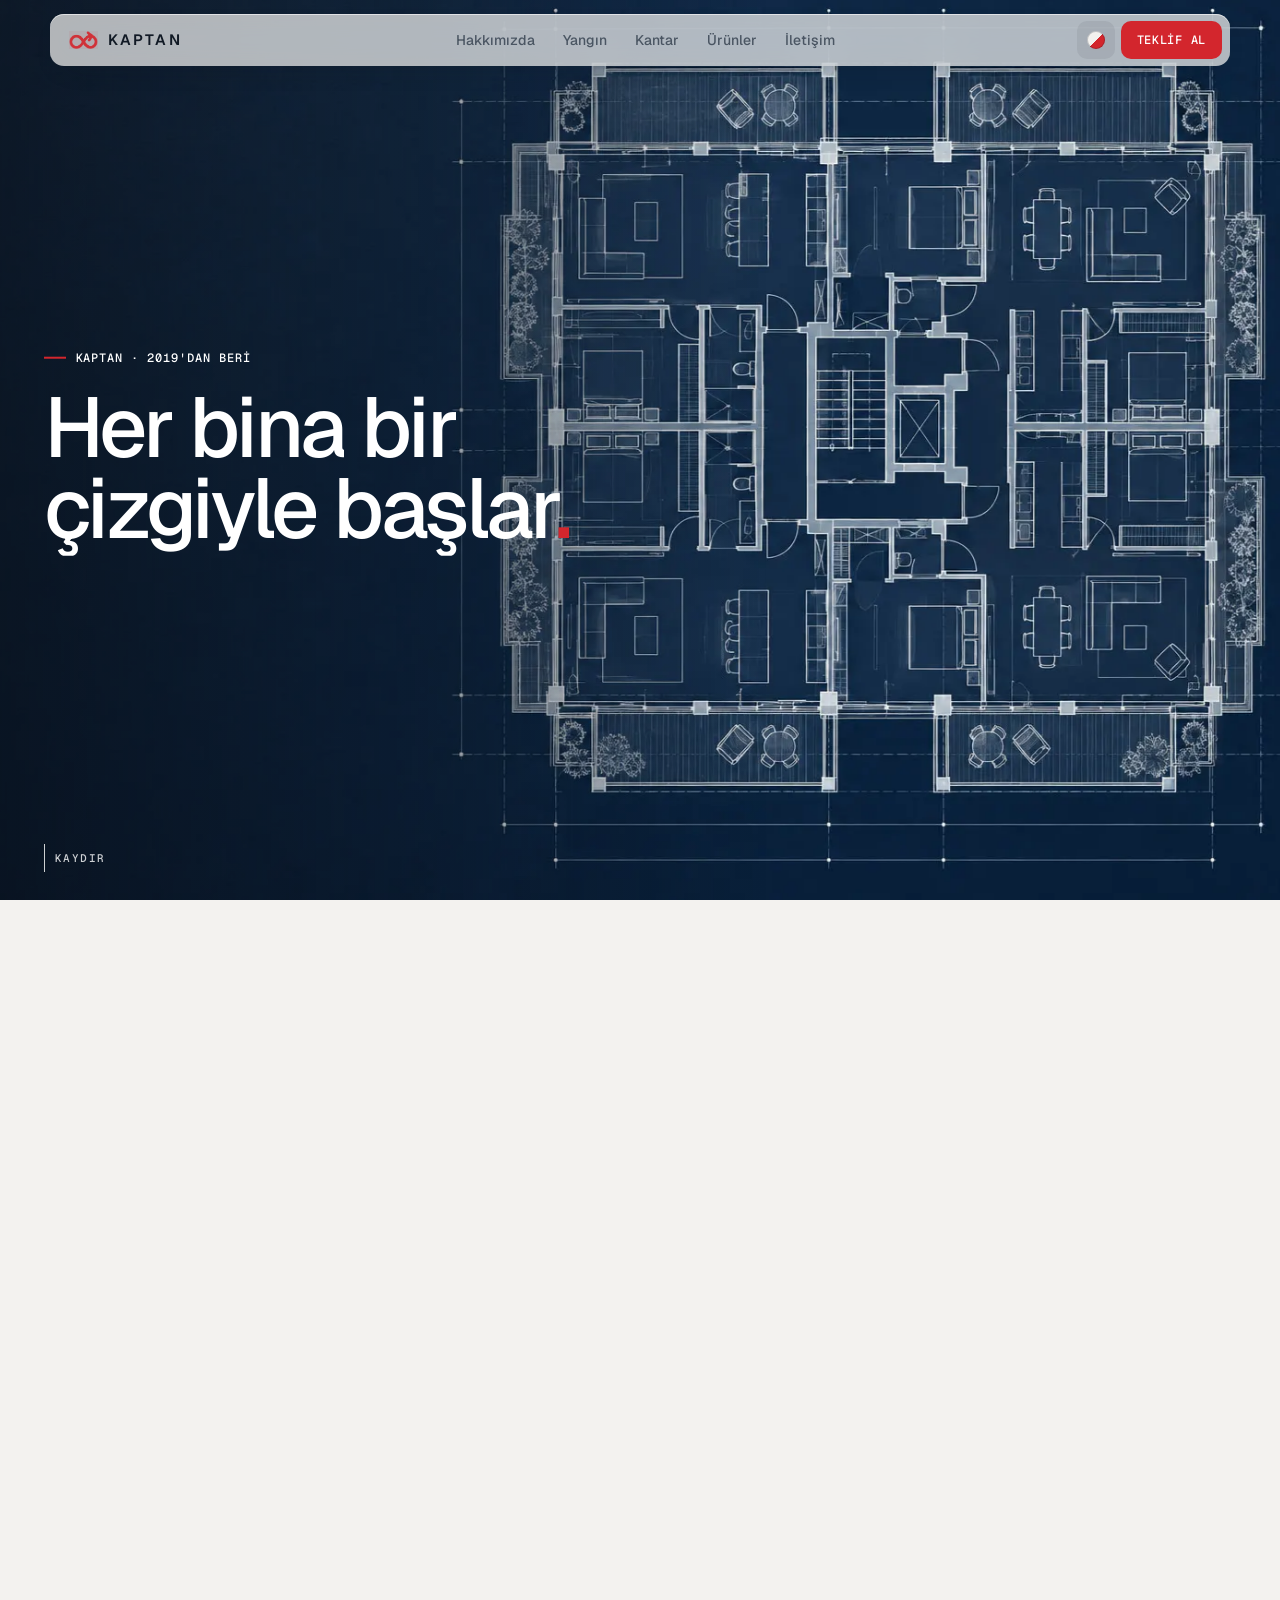
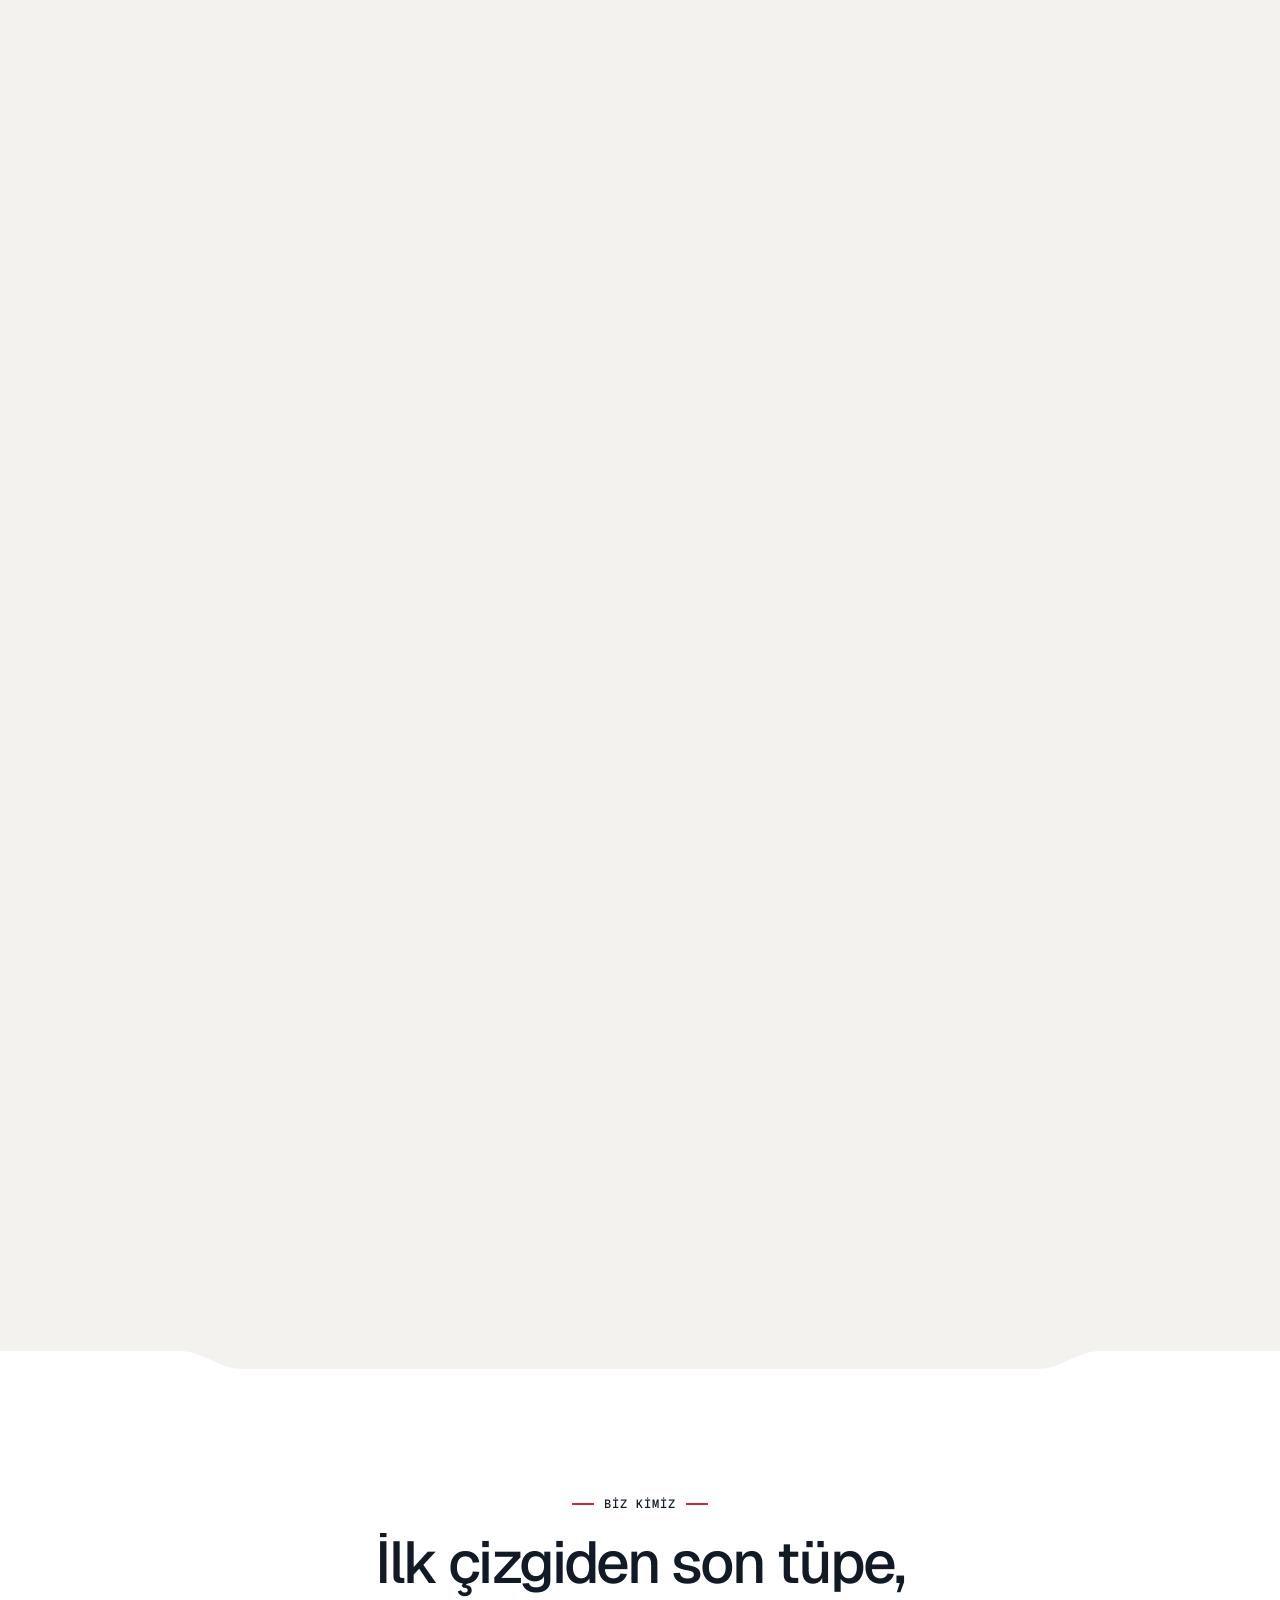
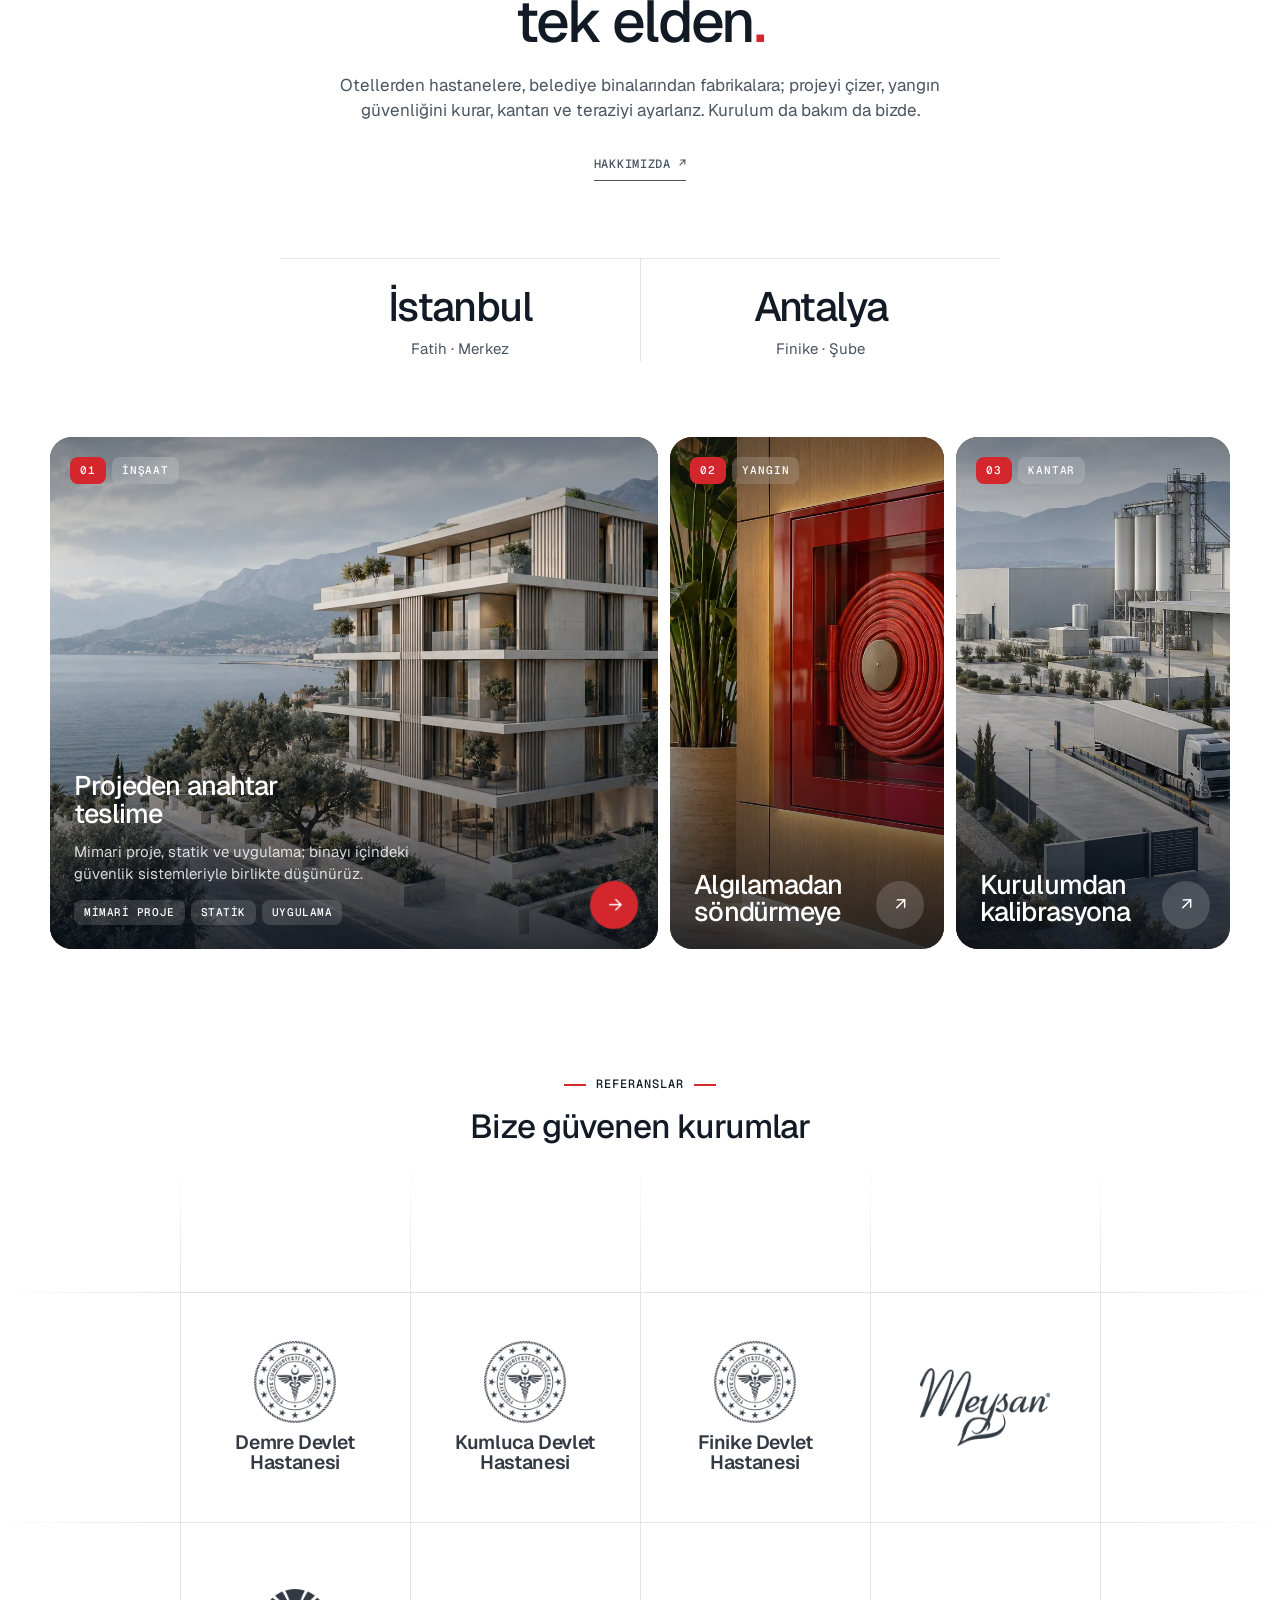
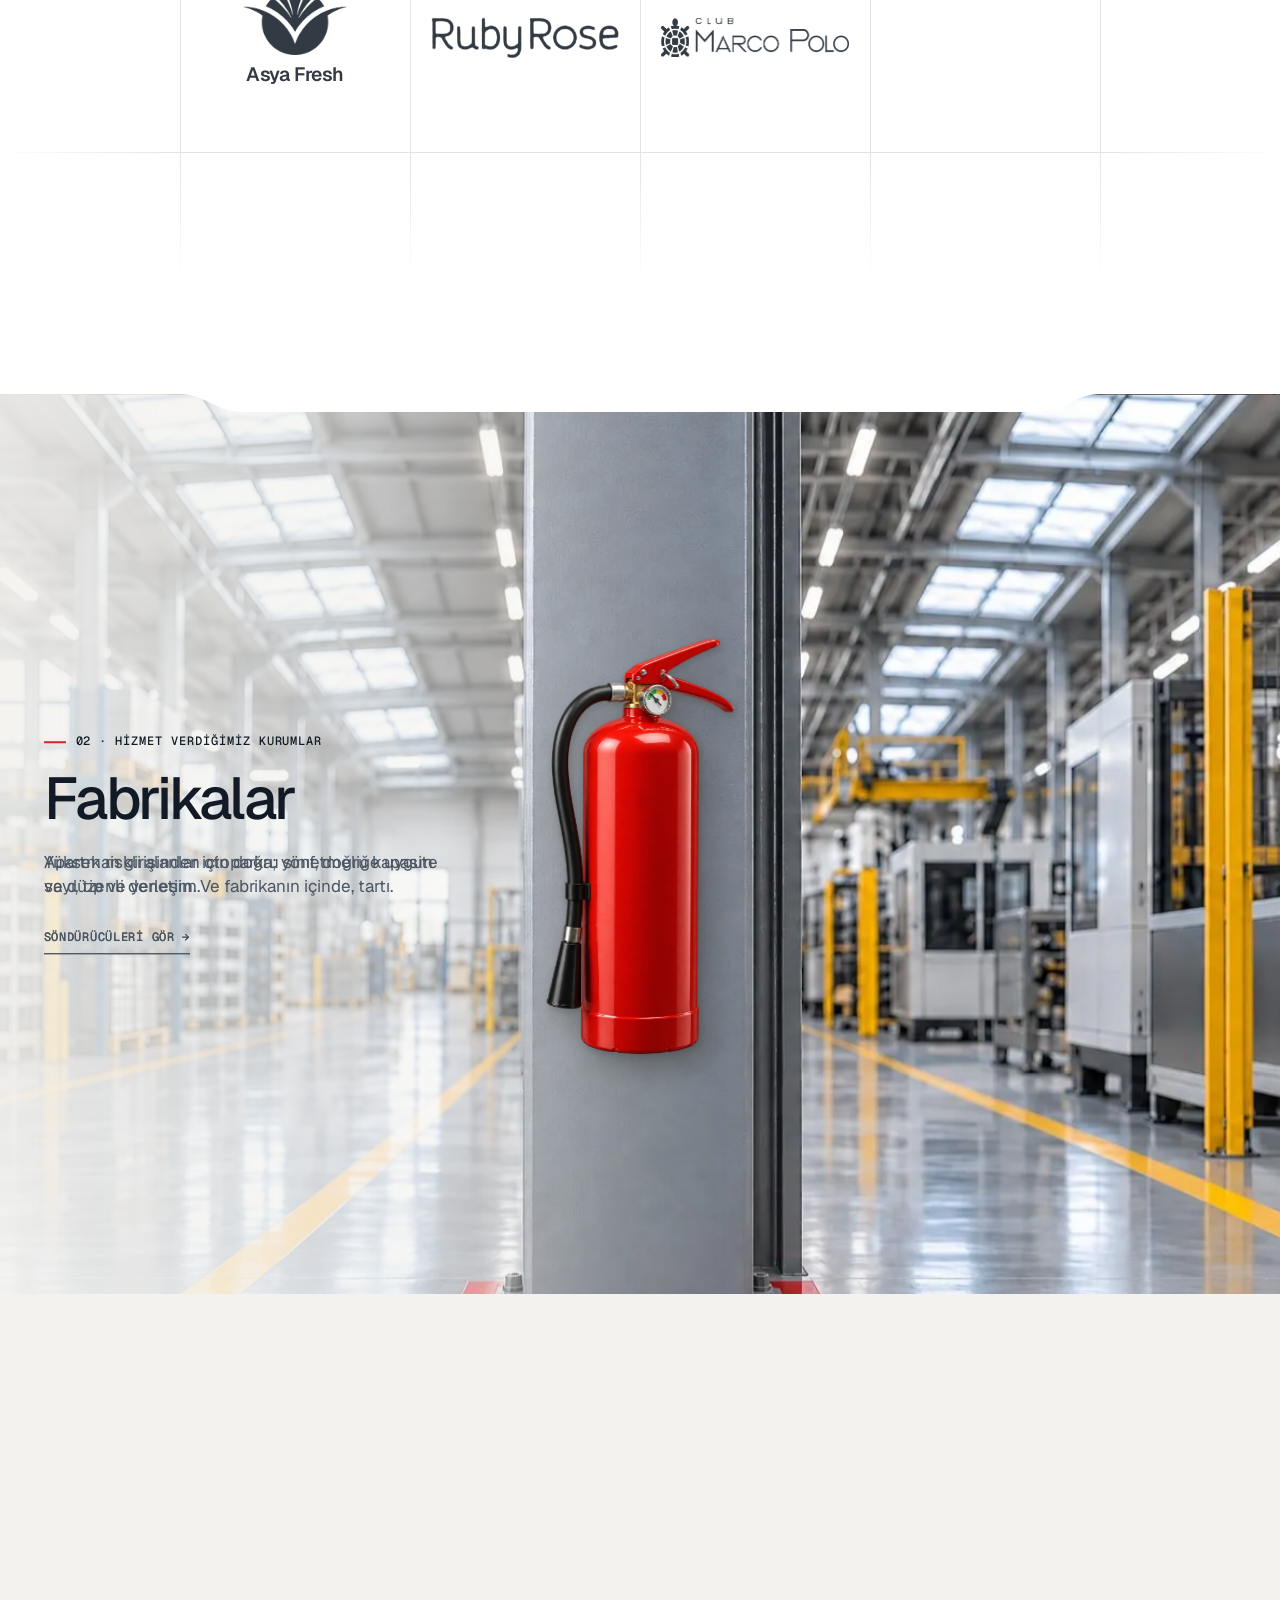
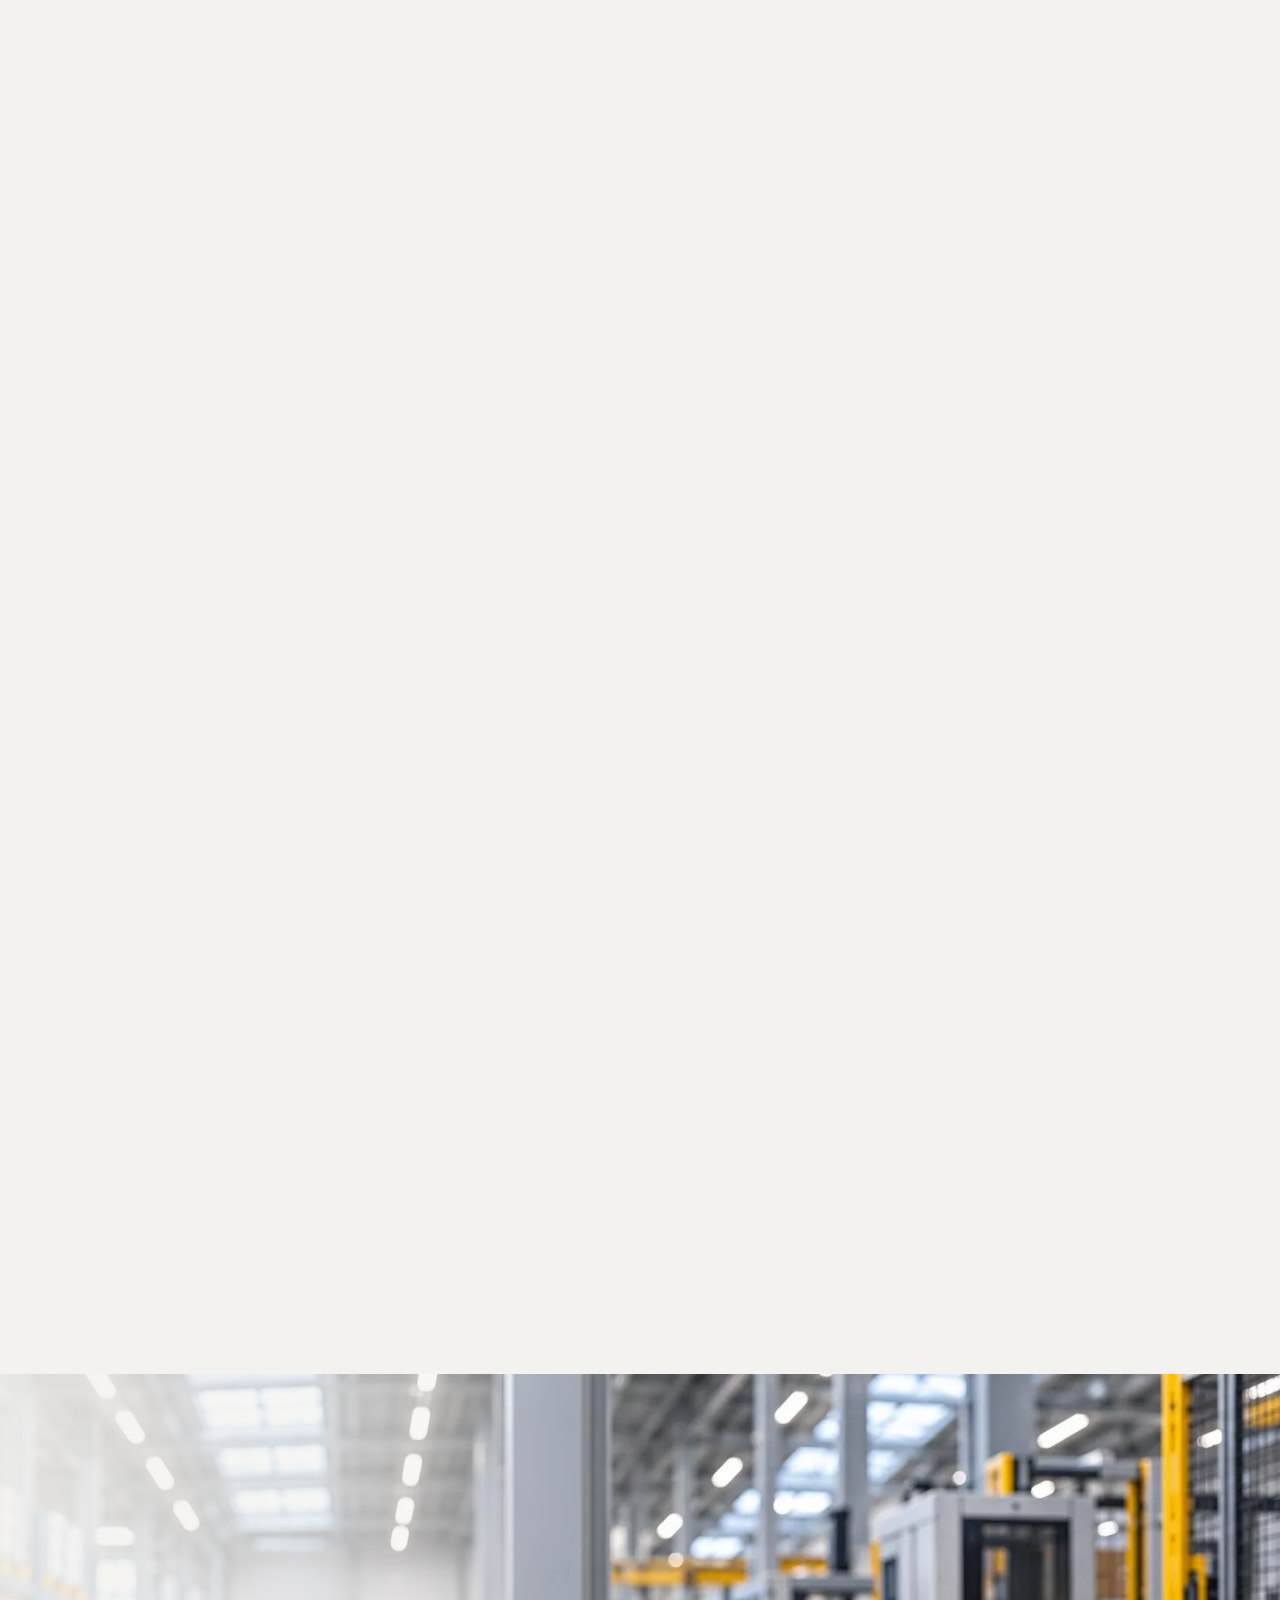
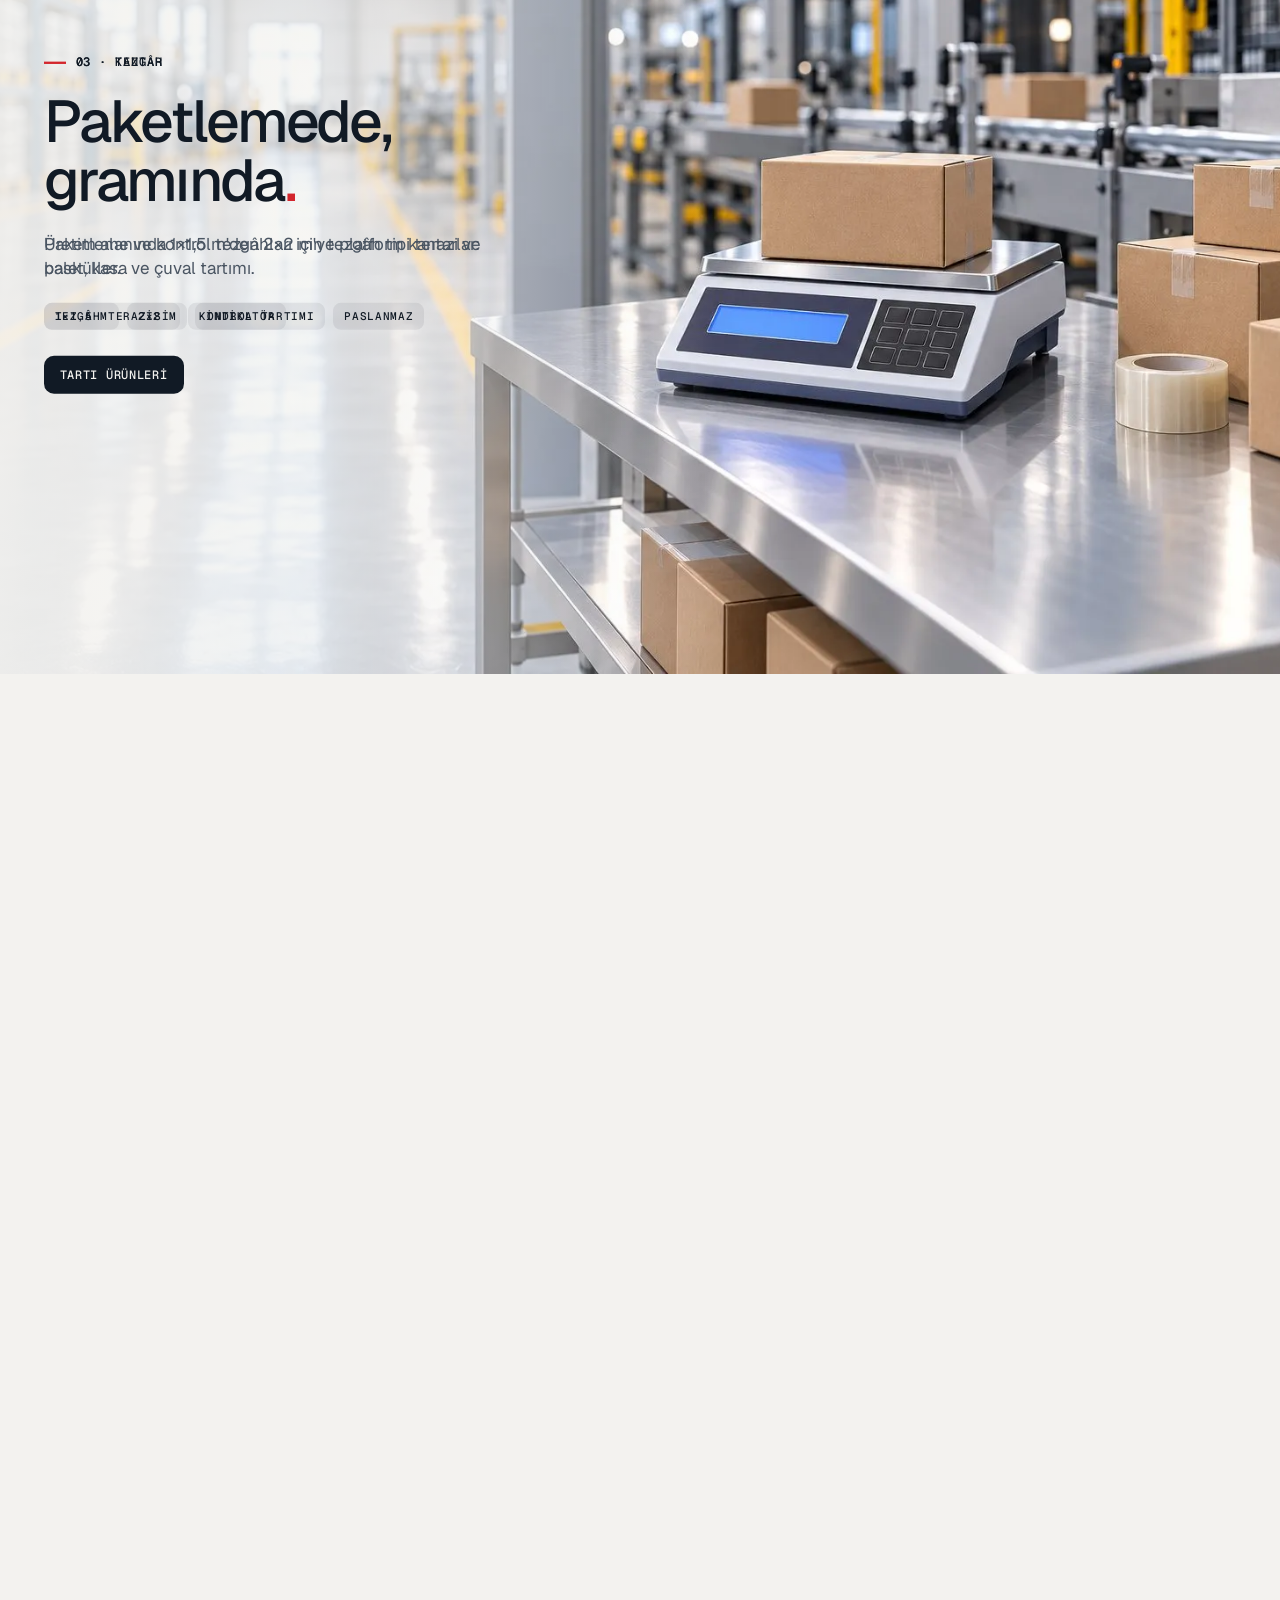
==== commit c59447a5: "Statik alt bilgi (JS'siz tarayıcılar için iç bağlantılar), temiz URL'ler (.html'siz), hakkımızda düz" ====
--- a/index.html
+++ b/index.html
@@ -114,7 +114,7 @@
     <div class="ic">
       <div class="ortali"><p class="etiket">Biz kimiz</p><h2 class="baslik bol" style="margin-top:22px">İlk çizgiden son tüpe,<br>tek elden.</h2>
         <p class="giris">Otellerden hastanelere, belediye binalarından fabrikalara; projeyi çizer, yangın güvenliğini kurar, kantarı ve teraziyi ayarlarız. Kurulum da bakım da bizde.</p>
-        <a class="katalog-bag" href="hakkimizda.html" style="margin-top:26px">Hakkımızda ↗</a></div>
+        <a class="katalog-bag" href="hakkimizda" style="margin-top:26px">Hakkımızda ↗</a></div>
       <div class="gercekler subeli">
         <div><b>İstanbul</b><span>Fatih · Merkez</span></div>
         <div><b>Antalya</b><span>Finike · Şube</span></div>
@@ -211,10 +211,10 @@
         <div class="urun-ust">
           <div><p class="etiket">Mağaza</p><h2 class="baslik bol" style="margin-top:22px">Ürünlerimize ulaşın</h2>
             <p class="giris" style="margin-top:18px;max-width:560px">Söndürücüden teraziye 69 ürün. Çeşidini seç, boyunu seç, fiyatını WhatsApp'tan tek dokunuşla sor.</p></div>
-          <div class="baglar"><a class="dugme koyu-d" href="magaza/index.html">Ürünlere git →</a></div>
+          <div class="baglar"><a class="dugme koyu-d" href="magaza/">Ürünlere git →</a></div>
         </div>
         <div class="panolar cesit-panolar" id="cesitler"></div>
-        <div class="oneler-bas"><h3 class="ara-baslik">Öne çıkanlar</h3><a class="katalog-bag" href="magaza/index.html">Hepsini gör →</a></div>
+        <div class="oneler-bas"><h3 class="ara-baslik">Öne çıkanlar</h3><a class="katalog-bag" href="magaza/">Hepsini gör →</a></div>
         <div class="urunler oneler" id="oneler"></div>
       </div>
     </div>
@@ -247,6 +247,18 @@
     </div>
   </section>
 </main>
+<!--ALT-->
+<footer class="alt">
+  <div class="kapak"><span class="duz"></span><span class="egri"></span><span class="orta"></span><span class="egri ters"></span><span class="duz"></span></div>
+  <div class="ic">
+    <div><a class="logo" href="./"><i></i>KAPTAN</a><p style="margin-top:18px;max-width:280px">İstanbul ve Antalya'da yangın güvenliği, kantar ve terazi.</p></div>
+    <div><h5>Hizmetler</h5><a href="yangin-tupu-dolum">Yangın tüpü dolumu</a><a href="yangin-sondurucu-bakim">Periyodik kontrol ve bakım</a><a href="hakkimizda">Hakkımızda</a><a href="hakkimizda#kurumlar">Referanslar</a></div>
+    <div><h5>Ürünler</h5><a href="yangin-sondurucu">Yangın söndürücüler</a><a href="terazi-kantar">Terazi ve kantar</a><a href="magaza/">Tüm katalog</a></div>
+    <div><h5>İletişim</h5><p>Kaptan Yangın · 0533 407 75 57</p><a href="istanbul-fatih">Merkez: Samatya, Fatih / İstanbul</a><a href="antalya-finike">Şube: Finike / Antalya</a></div>
+    <p class="kucuk">© 2026 Kaptan Yangın</p>
+  </div>
+</footer>
+<!--/ALT-->
 
 <script src="katalog.js"></script>
 <script src="ortak.js"></script>
--- a/stil.css
+++ b/stil.css
@@ -523,6 +523,8 @@
 .urun-kart { display: block; transition: border-color .2s; }
 .urun-kart:hover { border-color: var(--vurgu-cizgi, var(--vurgu)); }
 .urun-kart h3 { margin-top: 0; font-size: 18px; line-height: 1.3; }
+.hizmet li a { text-decoration: underline; text-underline-offset: 3px; text-decoration-color: var(--cizgi); }
+.hizmet li a:hover { color: var(--ink); text-decoration-color: var(--vurgu-cizgi, var(--vurgu)); }
 .adim-izi { display: grid; grid-template-columns: repeat(4, minmax(0, 1fr)); margin-top: clamp(40px, 5vw, 64px); border-top: 1px solid var(--cizgi); }
 .adim-izi div { padding: 26px 24px 0 0; }
 .adim-izi b { font: 500 12px/1 var(--mono); letter-spacing: .08em; color: var(--vurgu-cizgi, var(--vurgu)); }
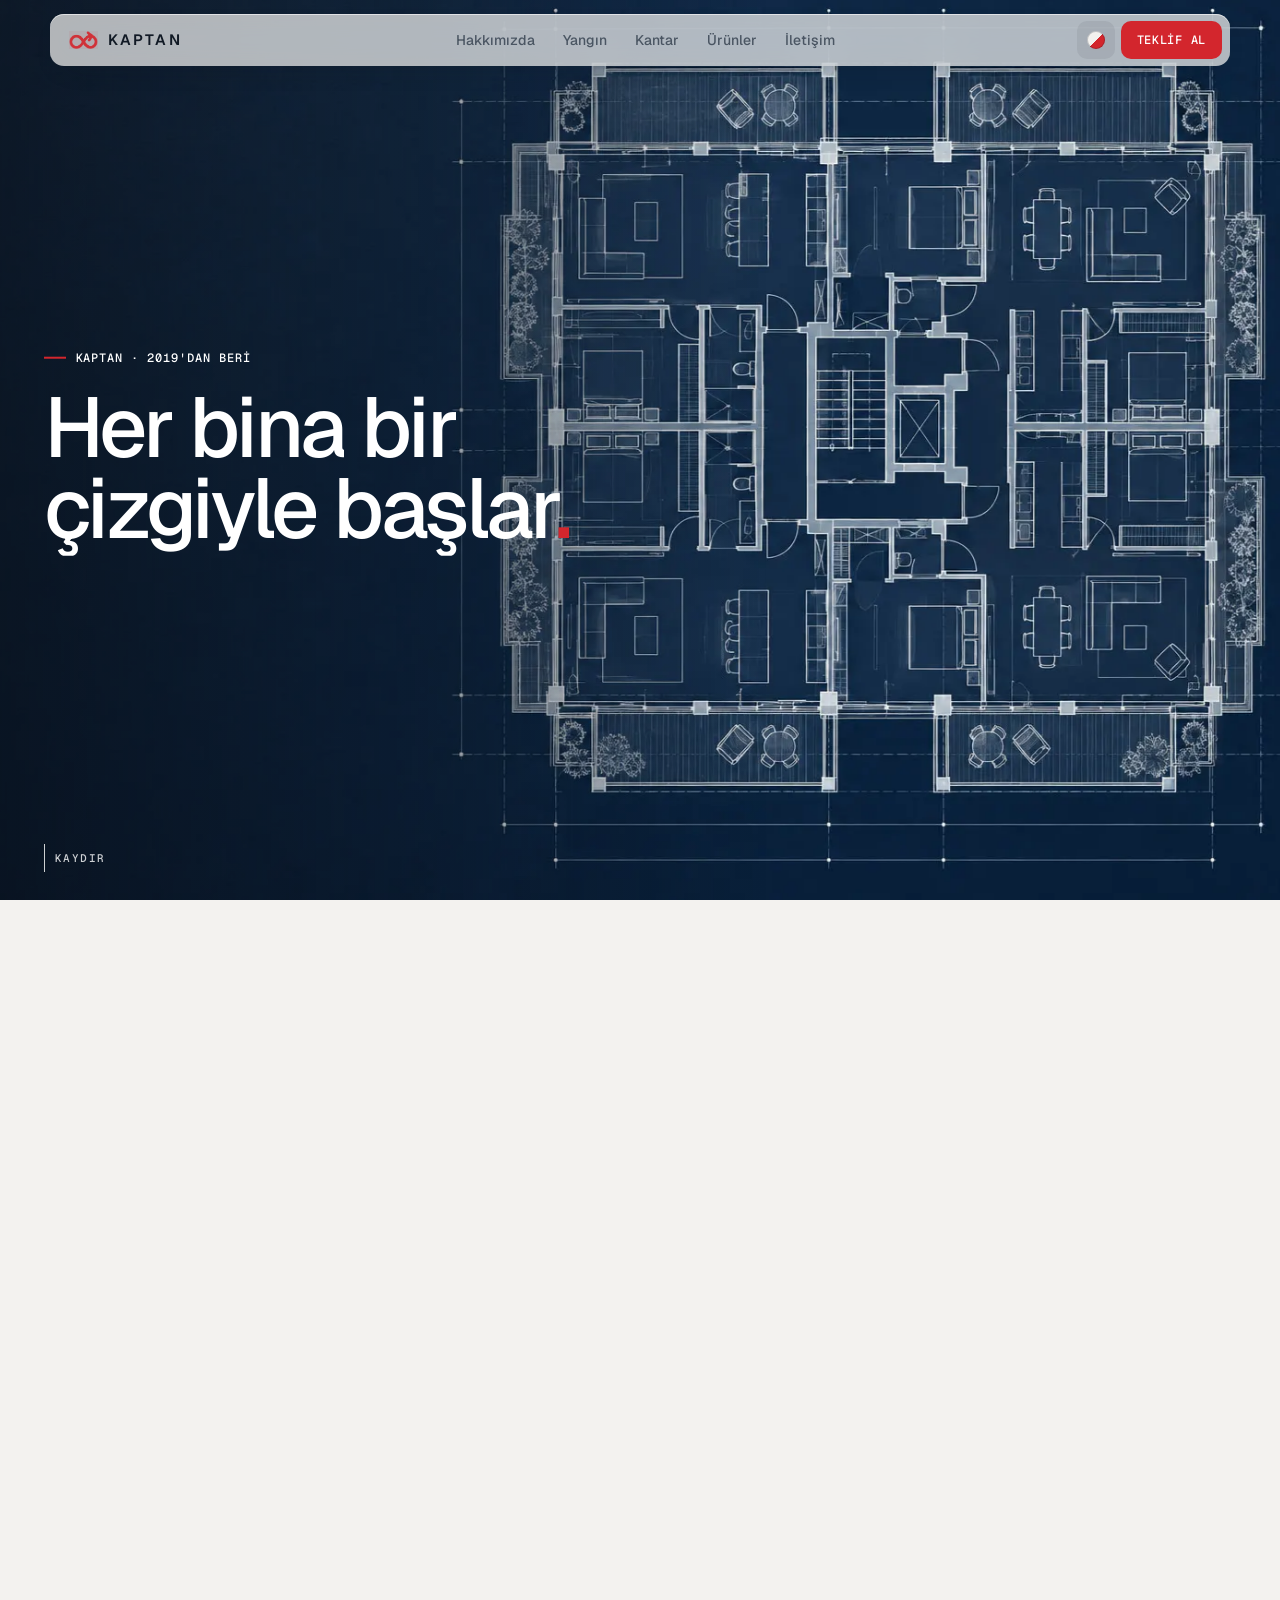
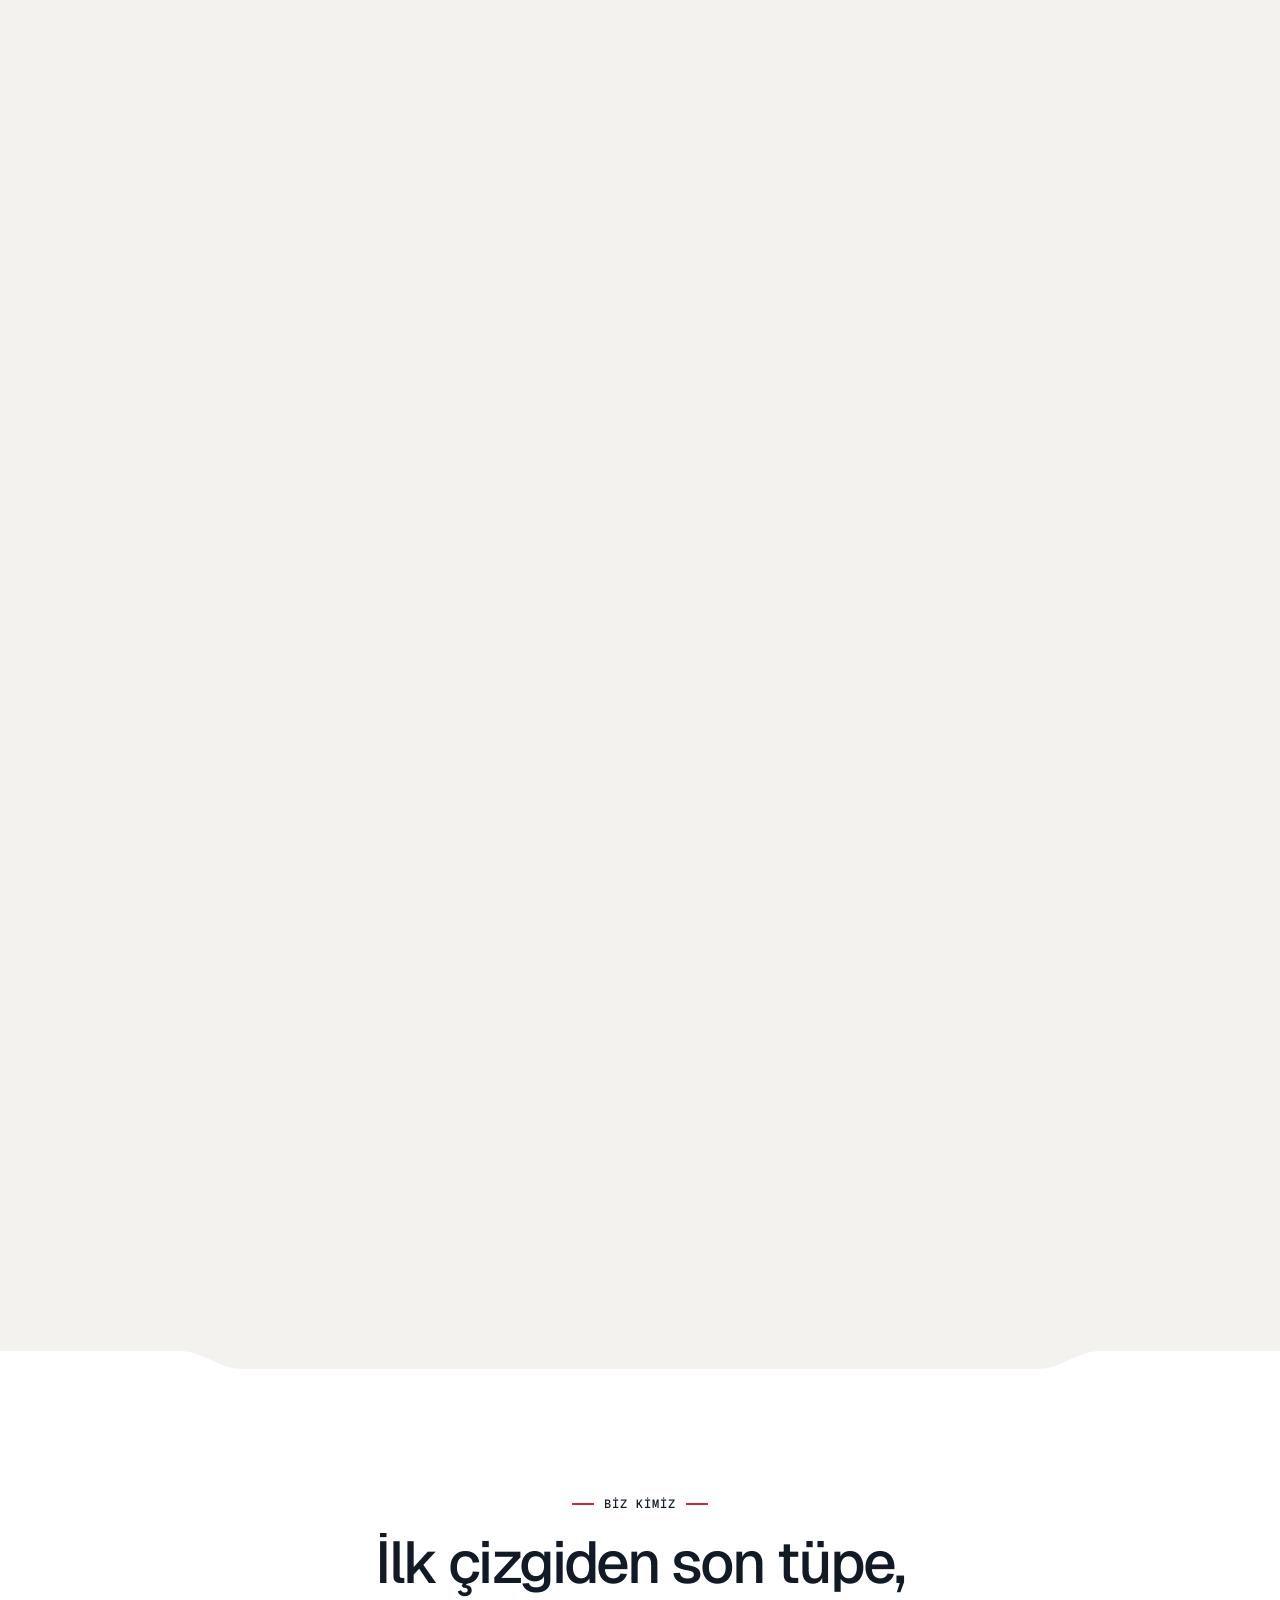
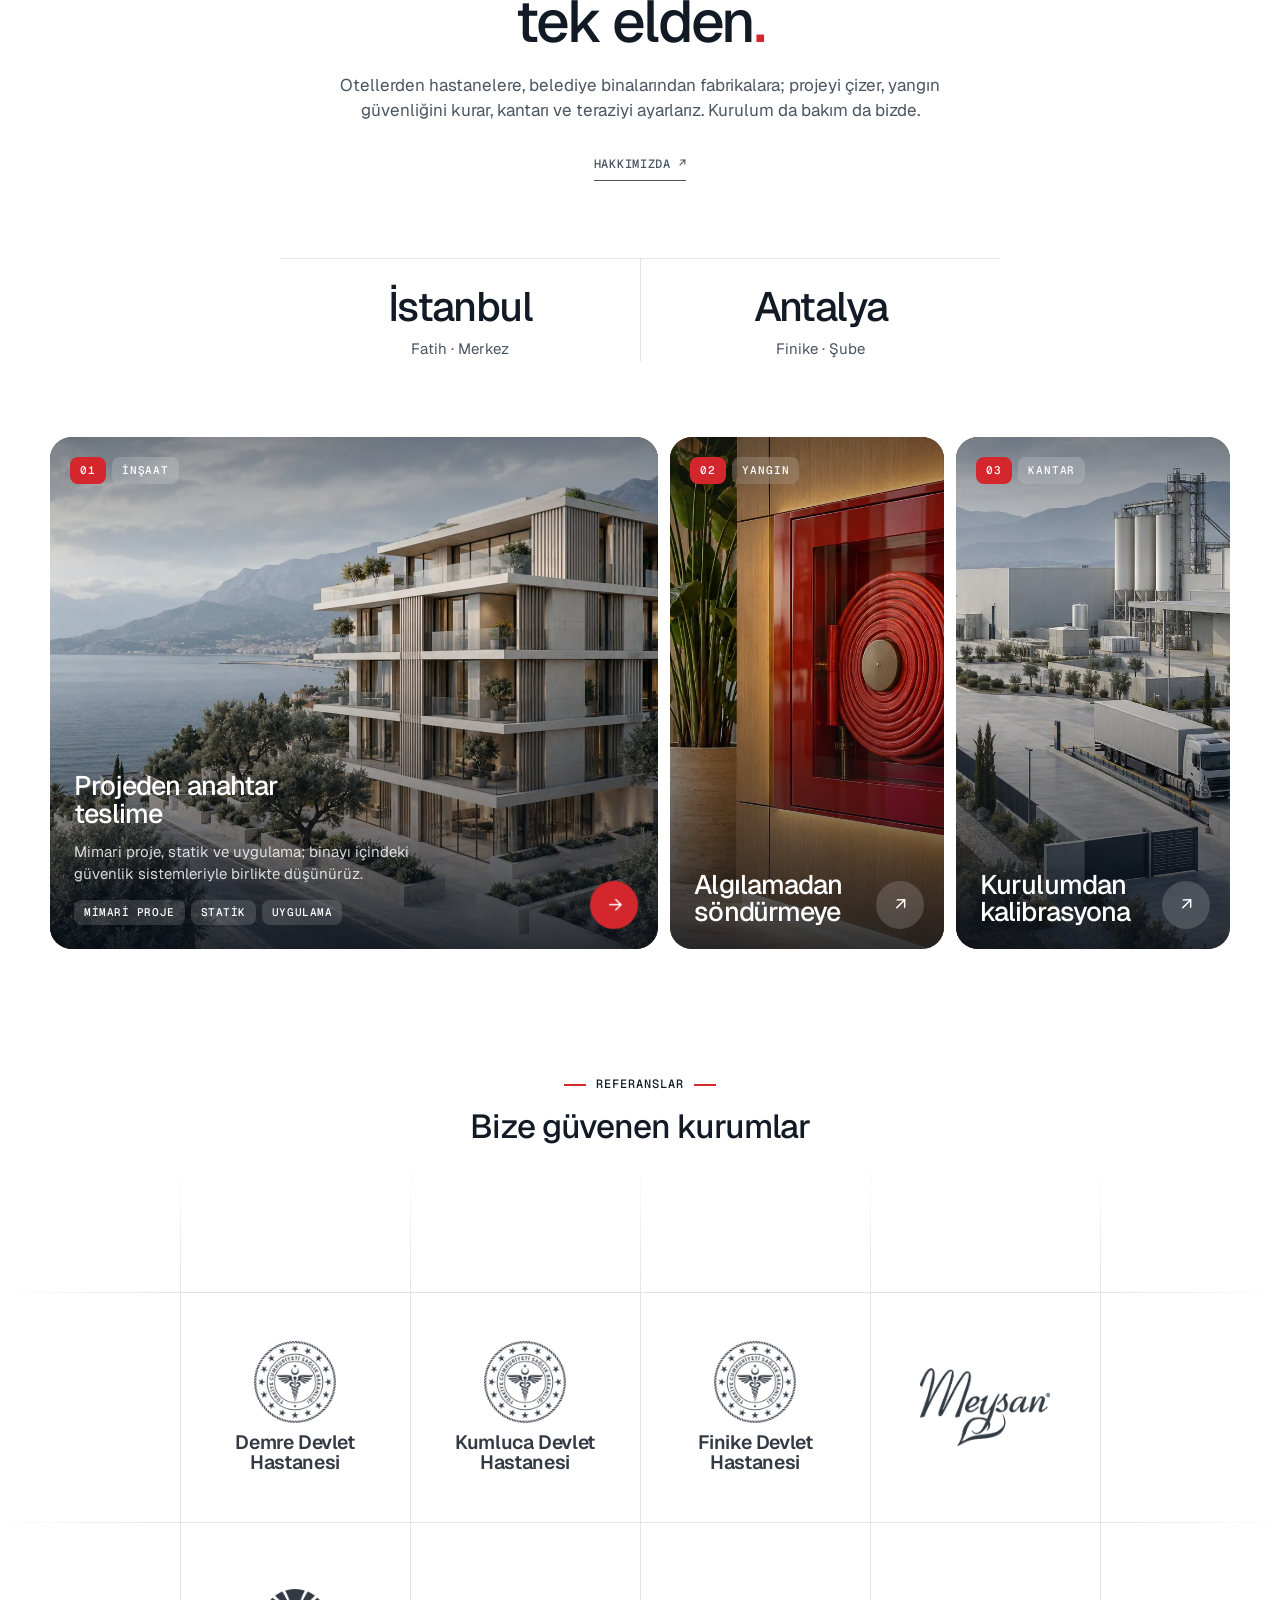
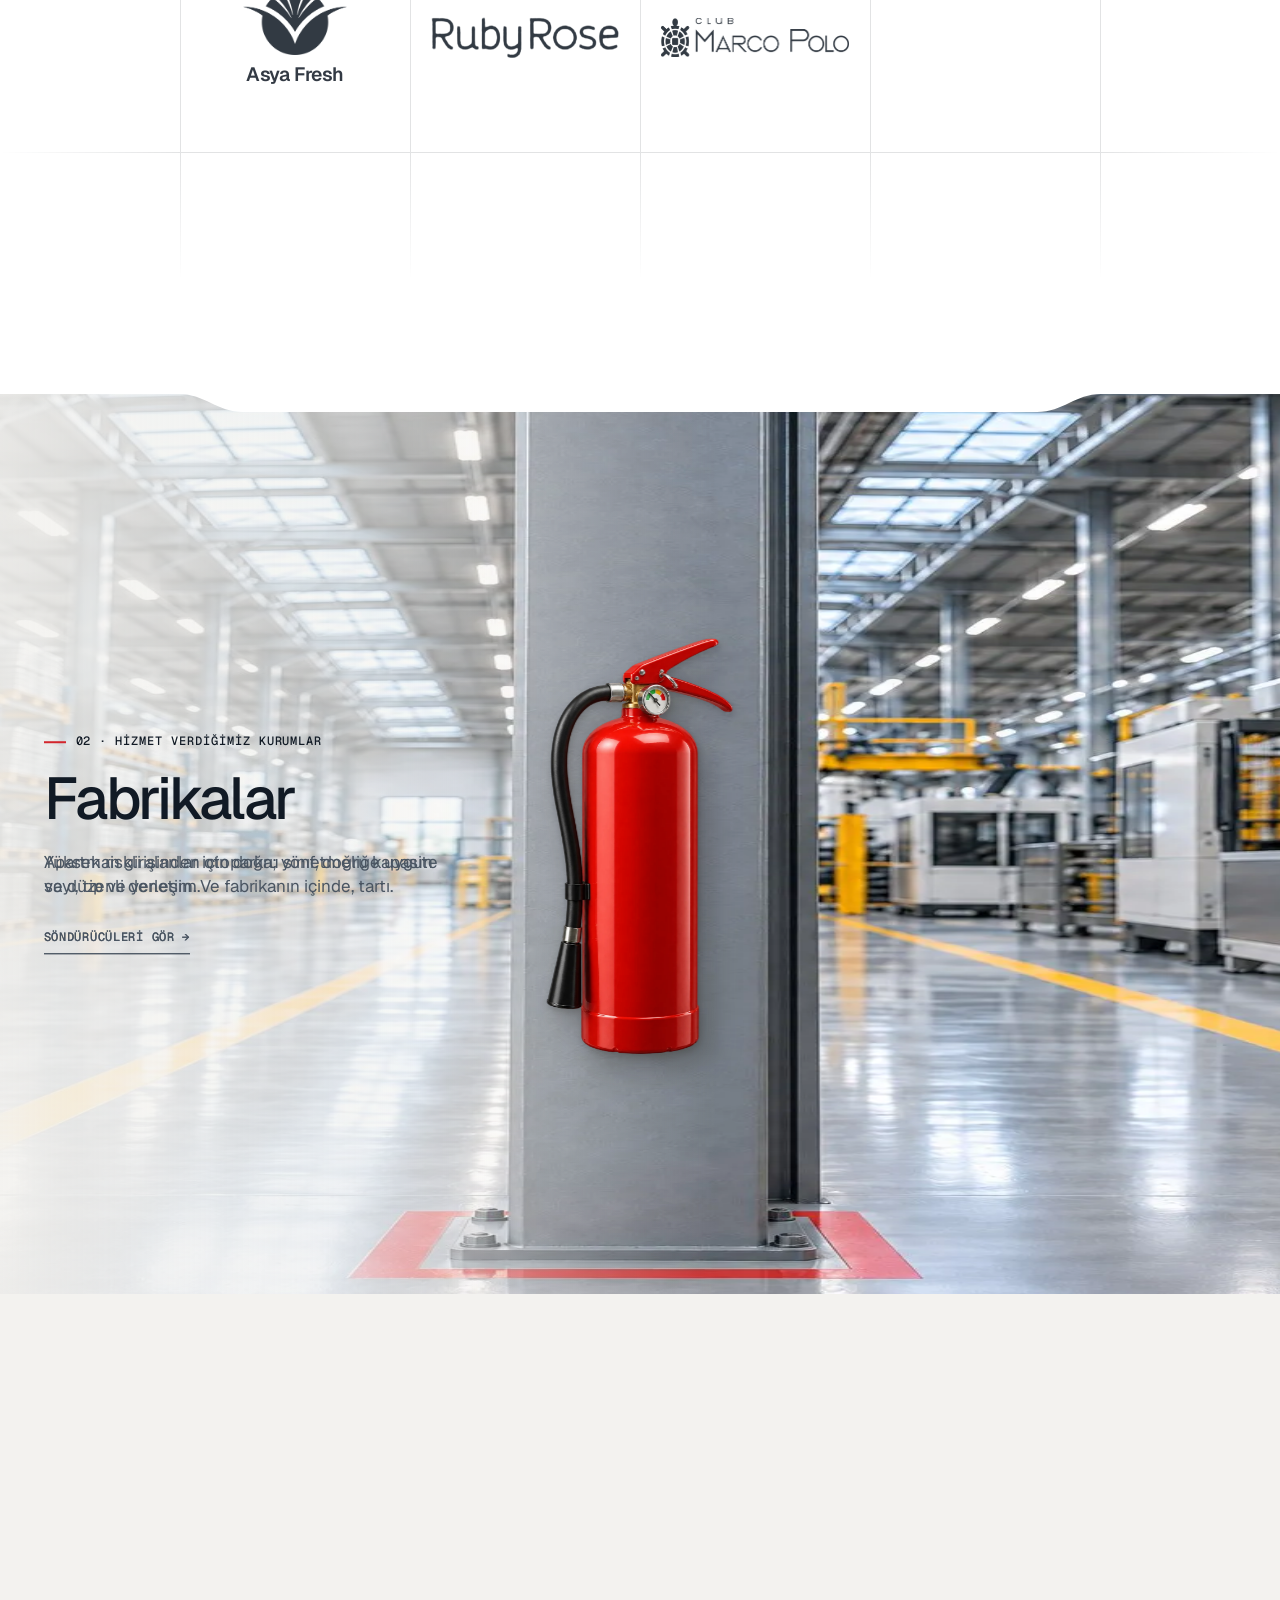
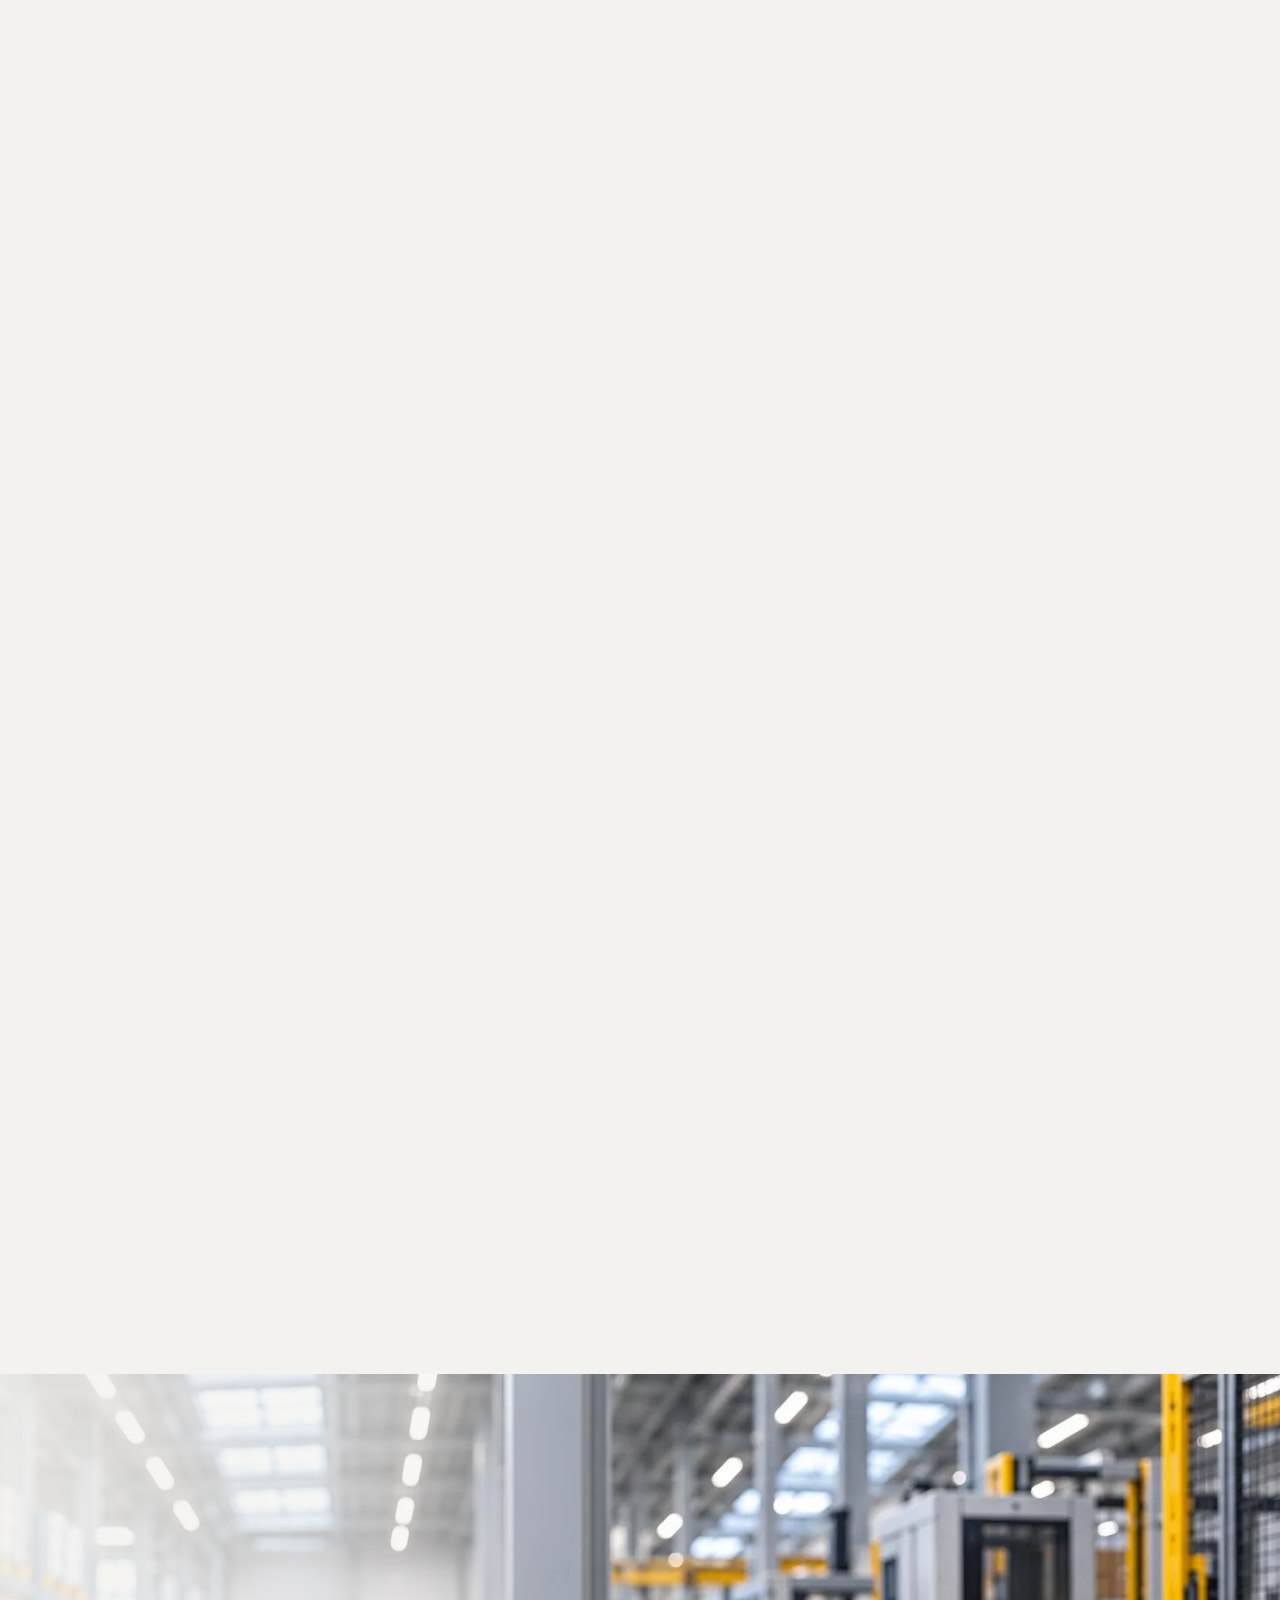
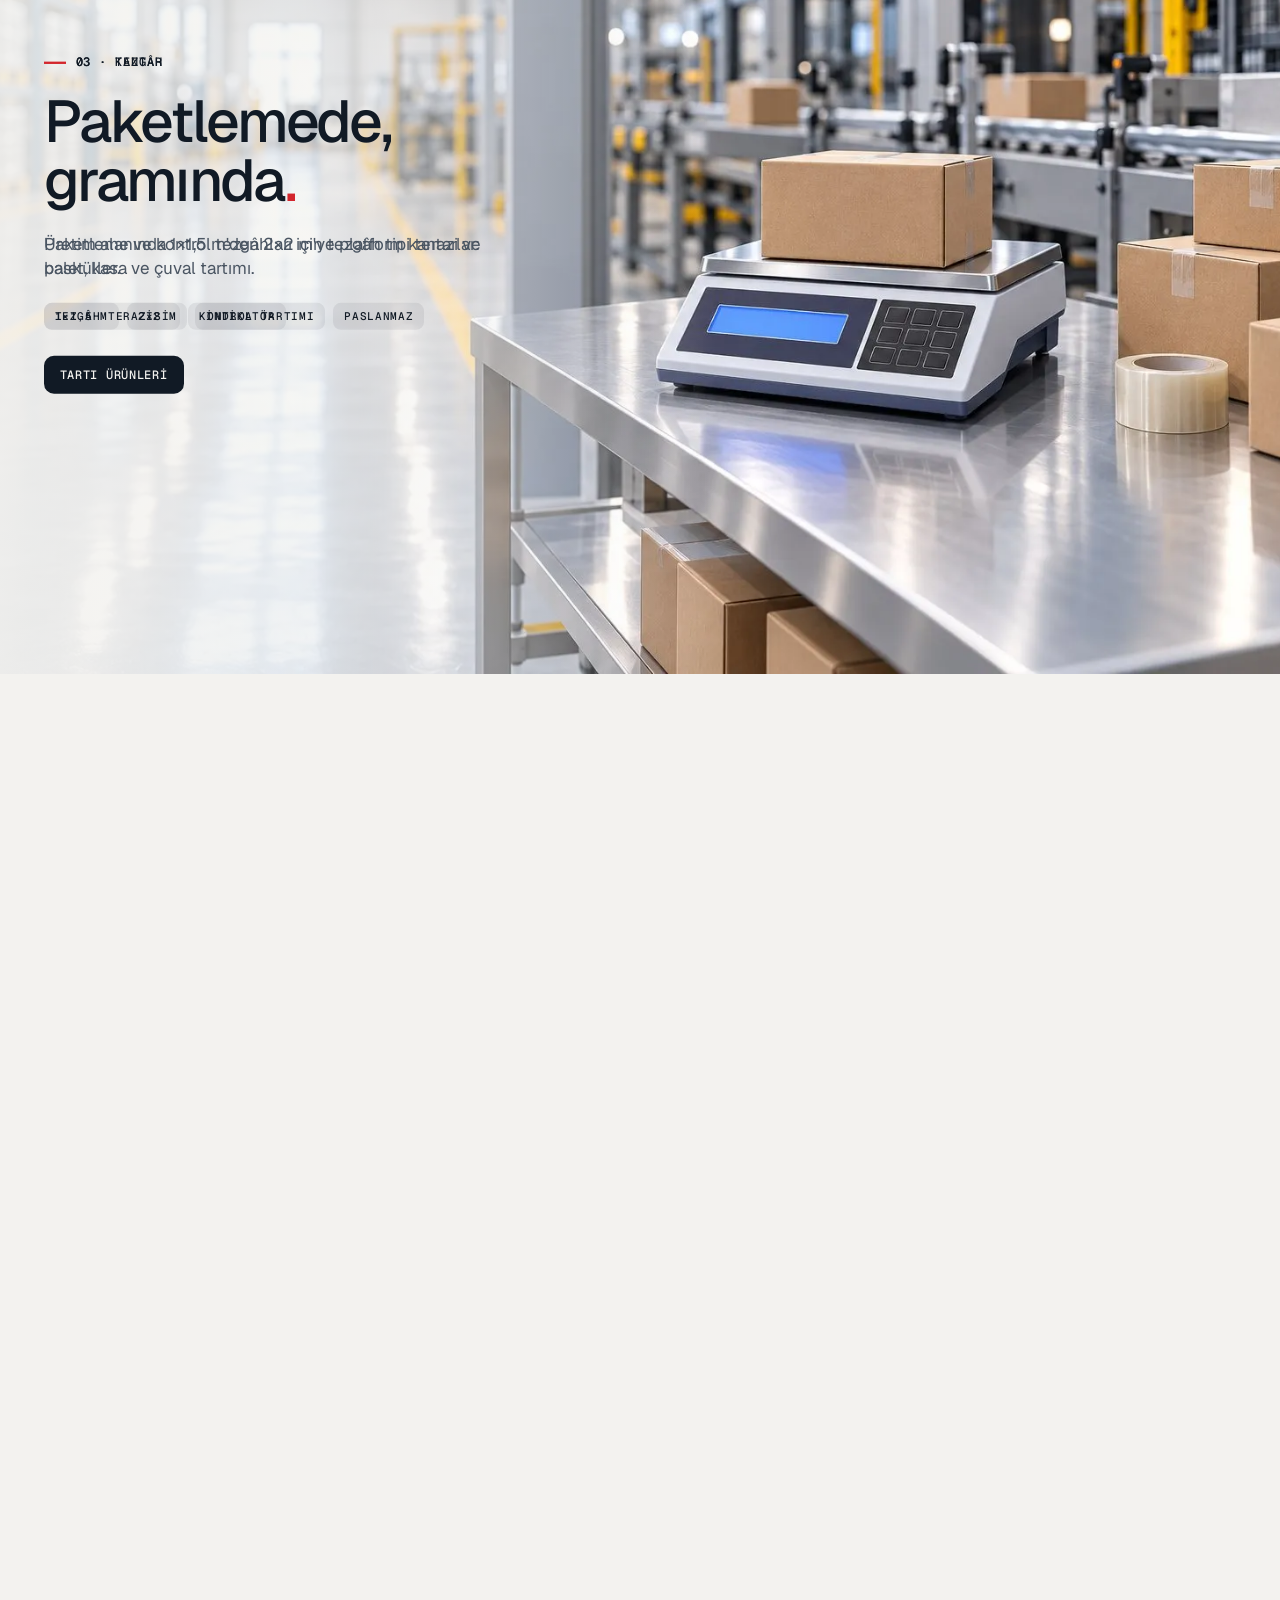
==== commit 317db4bb: "Google Fonts engellemeden yükleniyor (ana sayfa LCP 6,4→2,0 sn, Lighthouse performans 68→96) Co-Auth" ====
--- a/index.html
+++ b/index.html
@@ -78,7 +78,7 @@
 </script>
 <link rel="preconnect" href="https://fonts.googleapis.com">
 <link rel="preconnect" href="https://fonts.gstatic.com" crossorigin>
-<link href="https://fonts.googleapis.com/css2?family=Geist:wght@400;500;600&family=Geist+Mono:wght@400;500&display=swap" rel="stylesheet">
+<link rel="preload" as="style" href="https://fonts.googleapis.com/css2?family=Geist:wght@400;500;600&family=Geist+Mono:wght@400;500&display=swap" onload="this.onload=null;this.rel='stylesheet'"><noscript><link rel="preload" as="style" href="https://fonts.googleapis.com/css2?family=Geist:wght@400;500;600&family=Geist+Mono:wght@400;500&display=swap" onload="this.onload=null;this.rel='stylesheet'"><noscript><link rel="stylesheet" href="https://fonts.googleapis.com/css2?family=Geist:wght@400;500;600&family=Geist+Mono:wght@400;500&display=swap"></noscript></noscript>
 <link rel="stylesheet" href="stil.css">
 <link rel="stylesheet" href="deneme/kayan-kartlar.css"><!-- DENEME -->
 <script src="tema.js"></script>
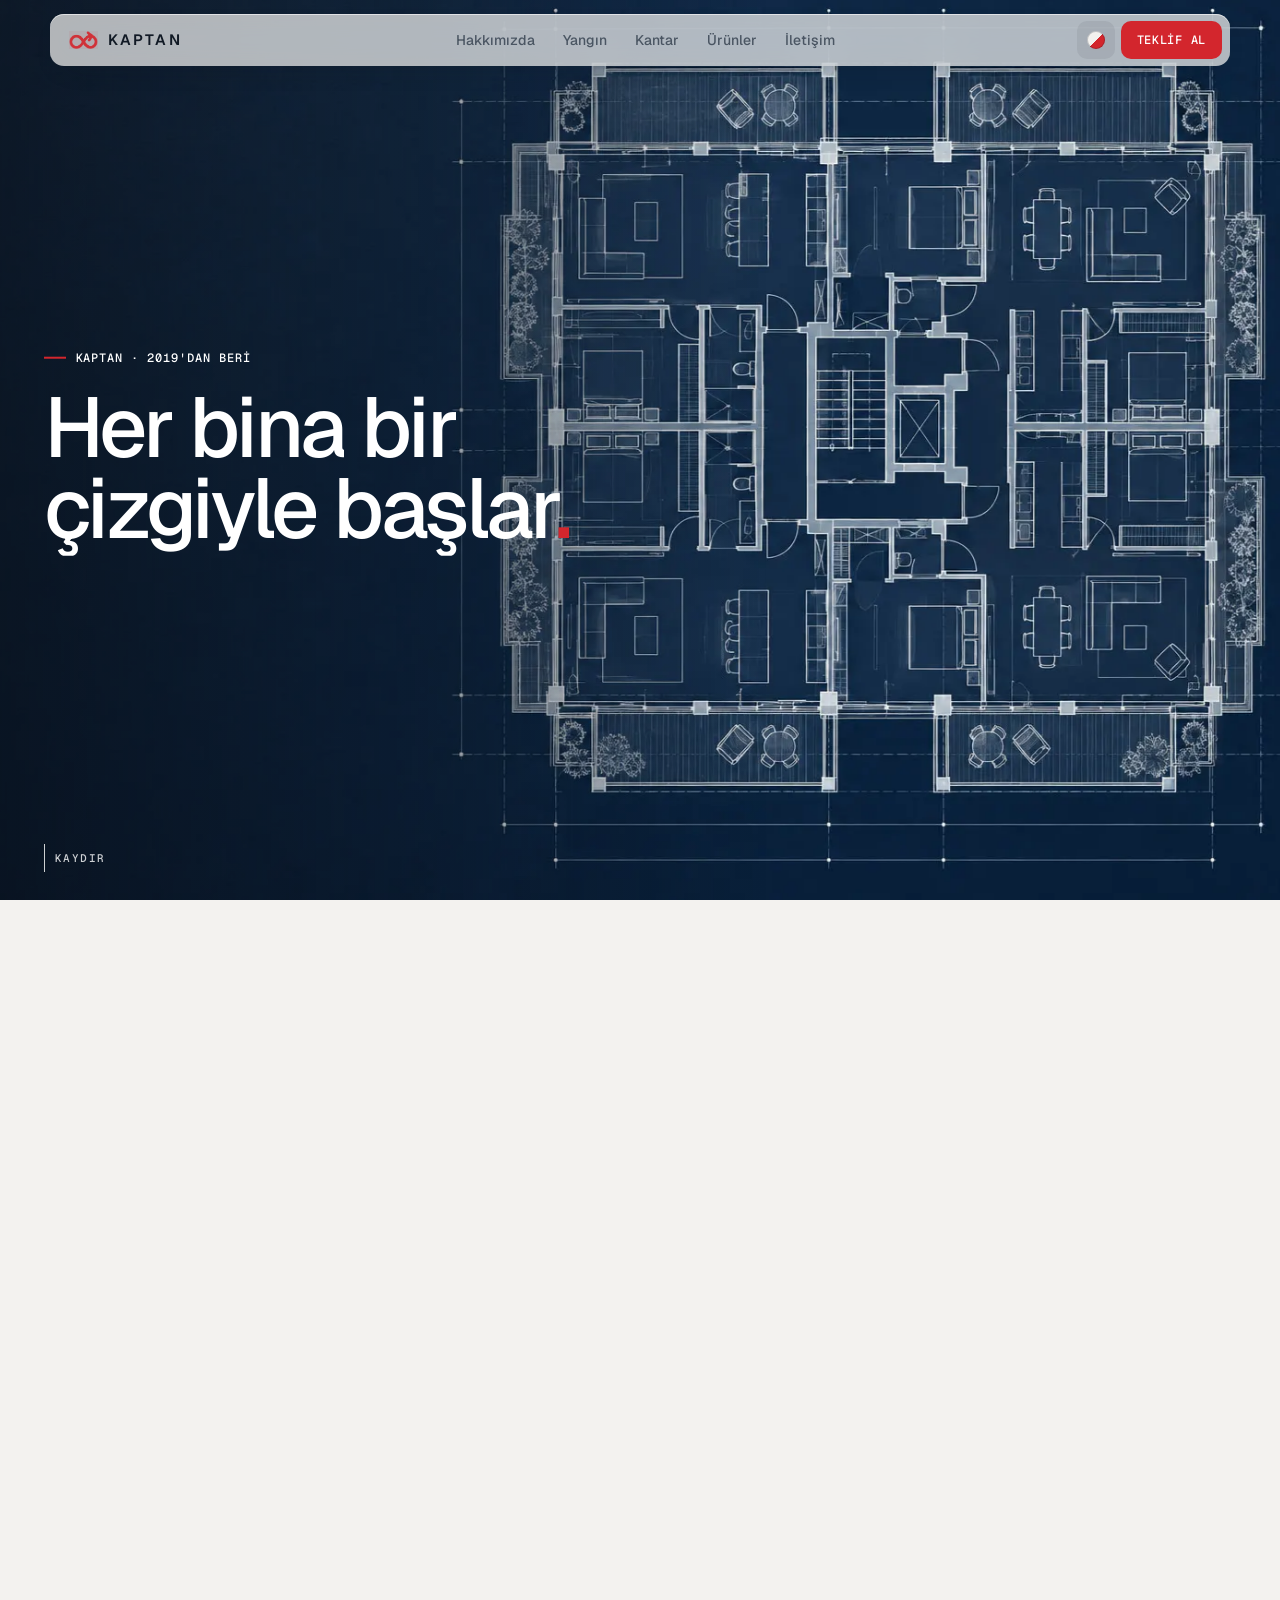
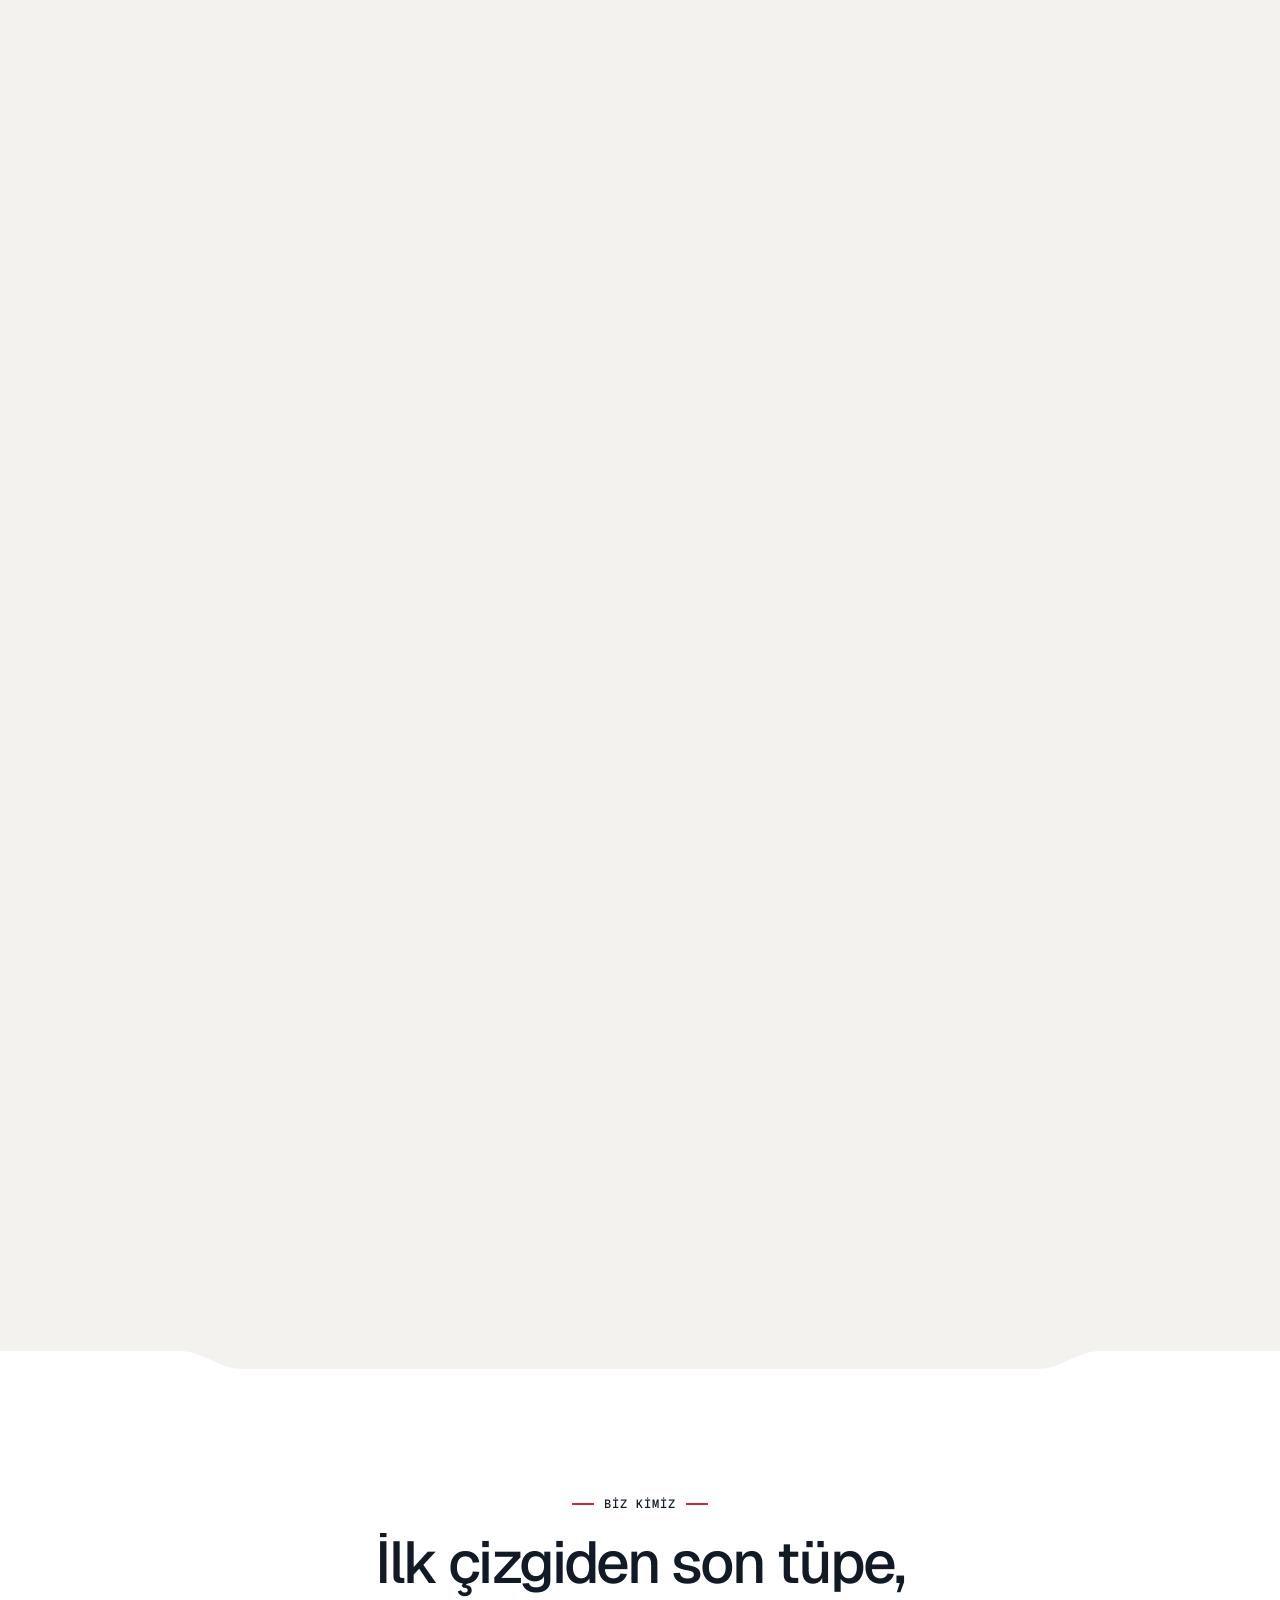
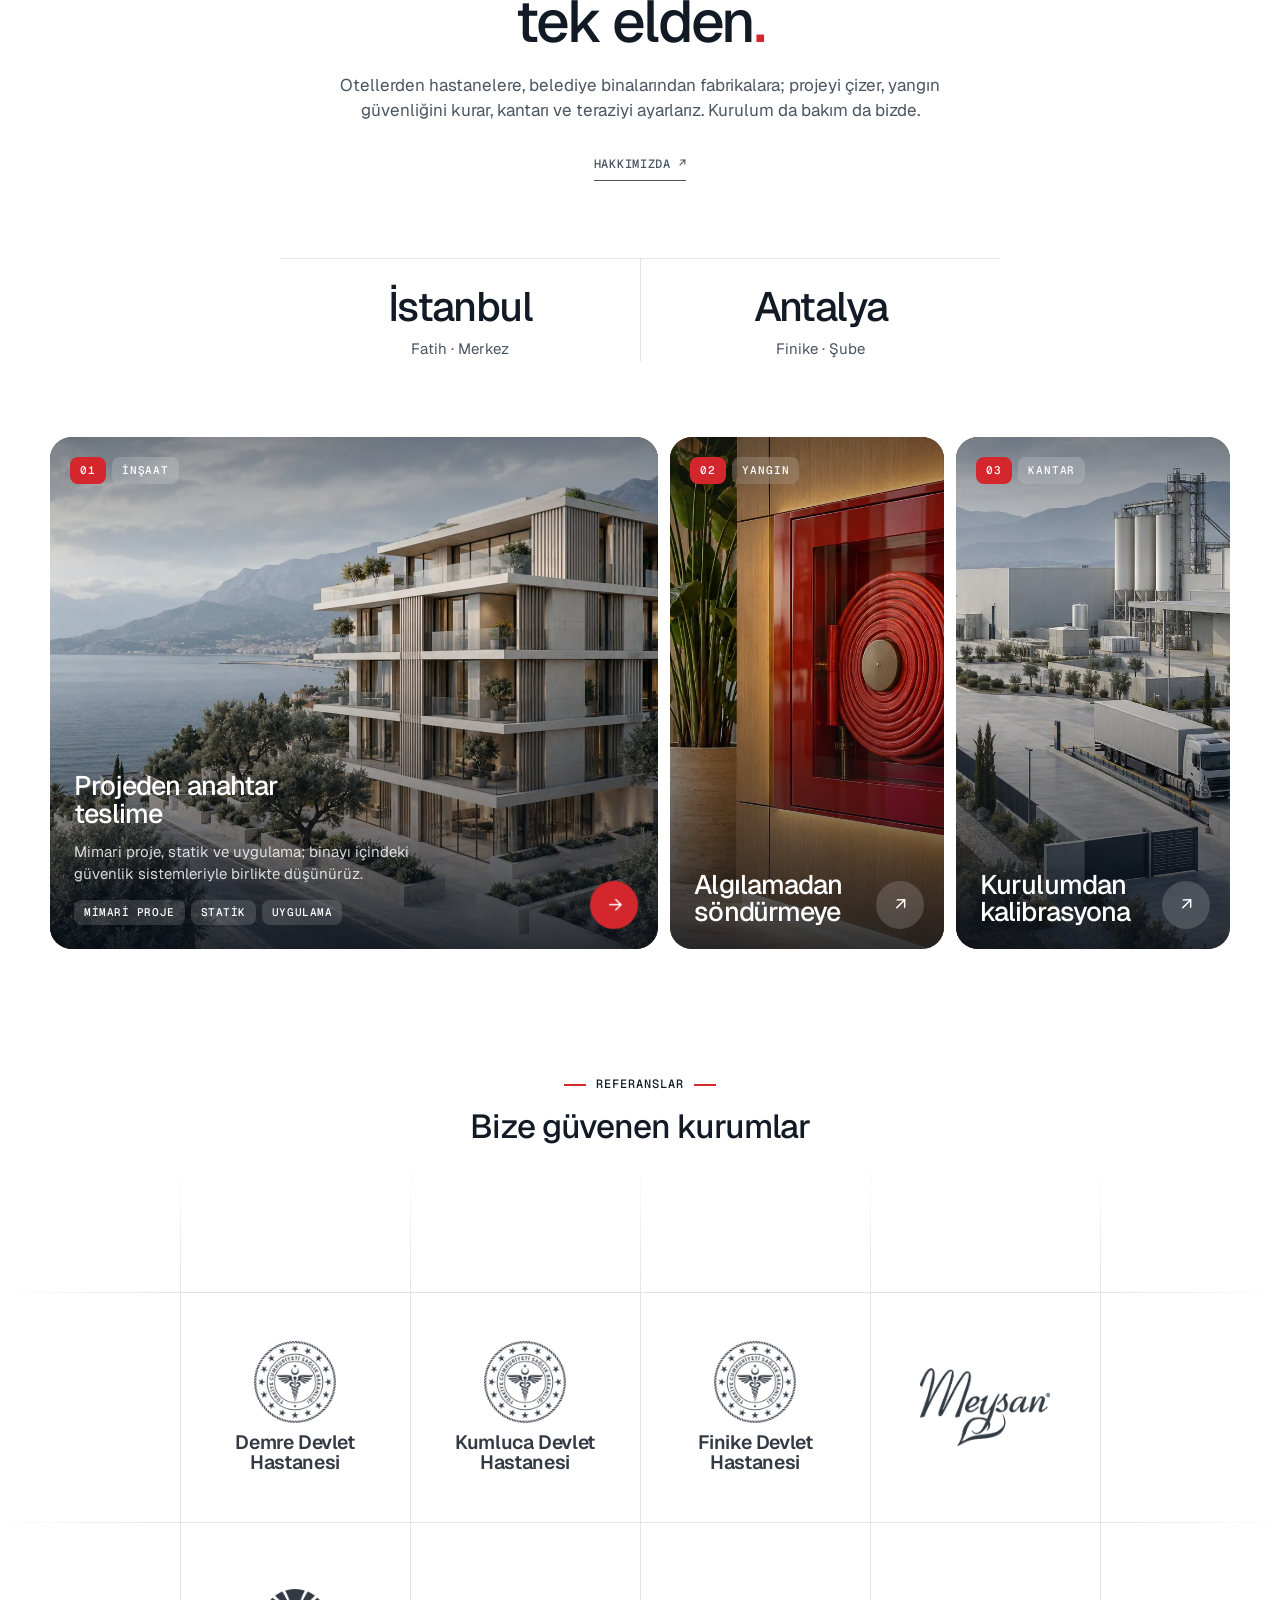
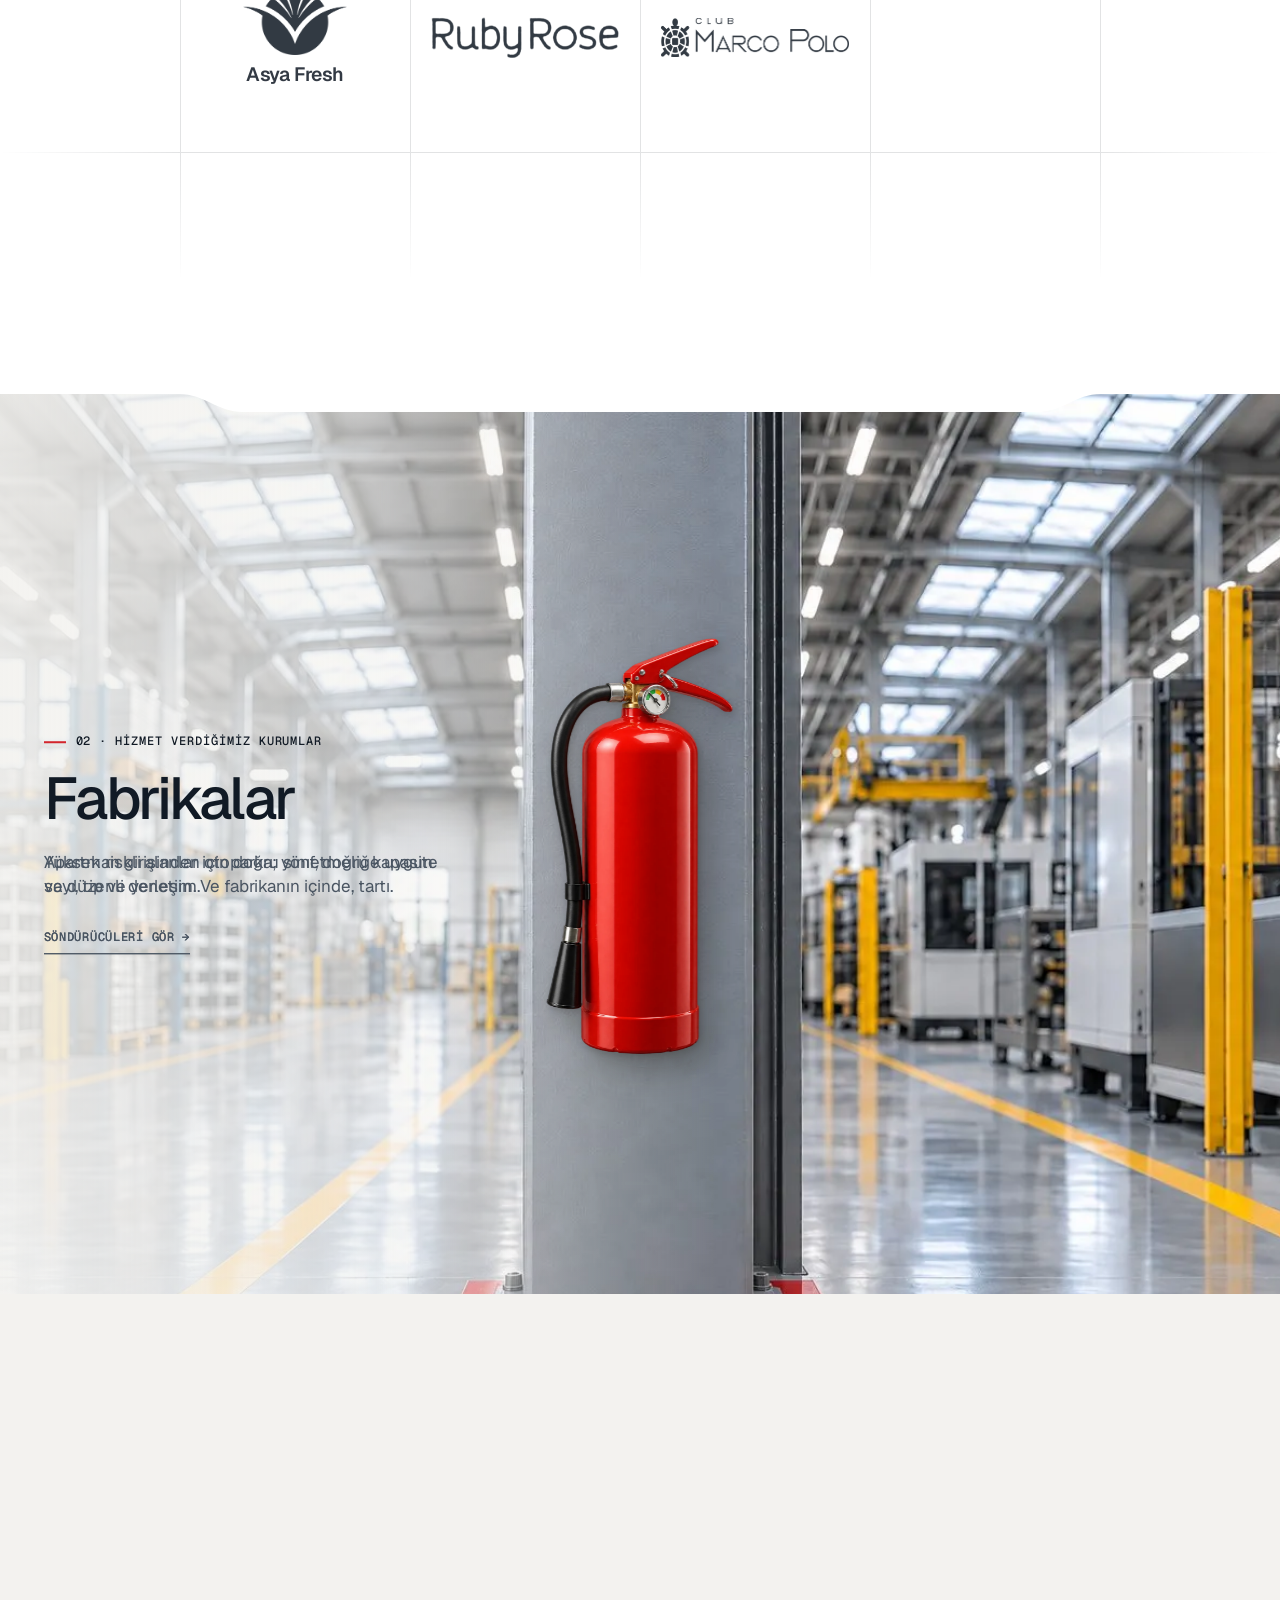
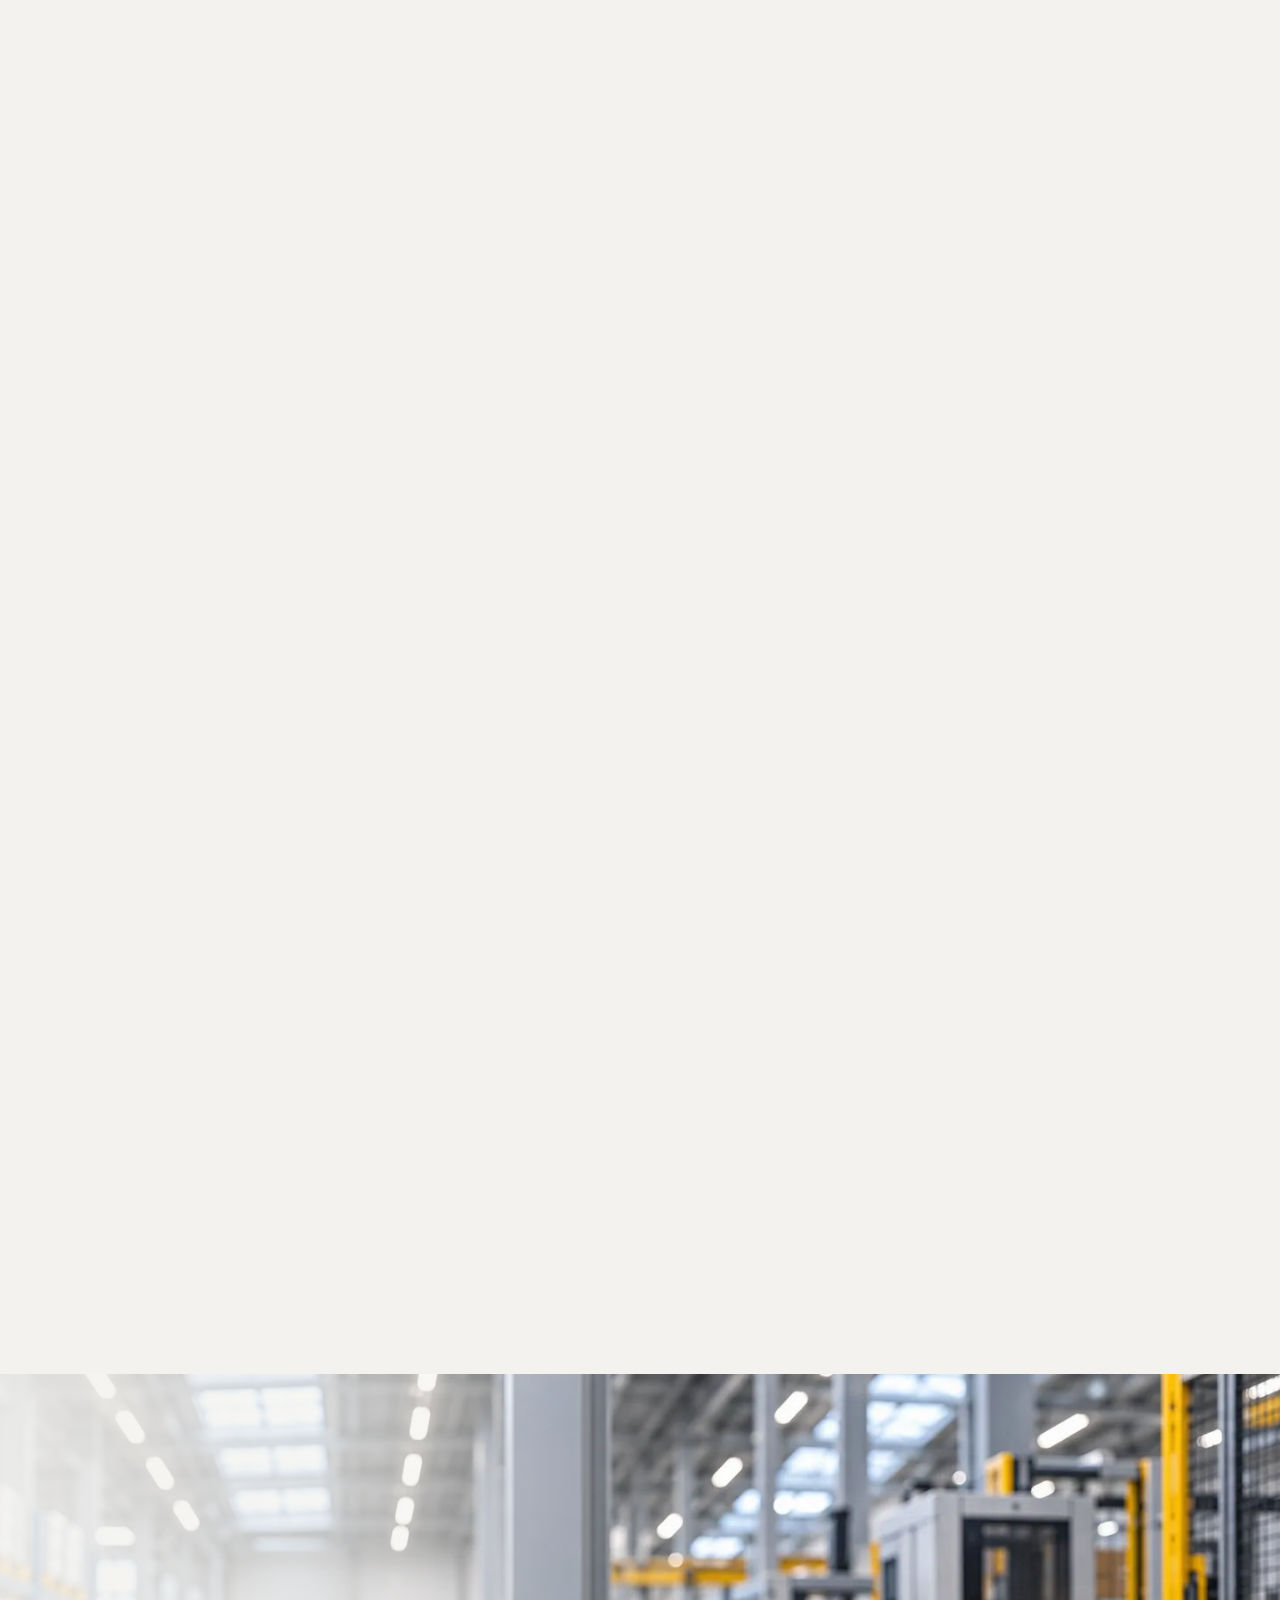
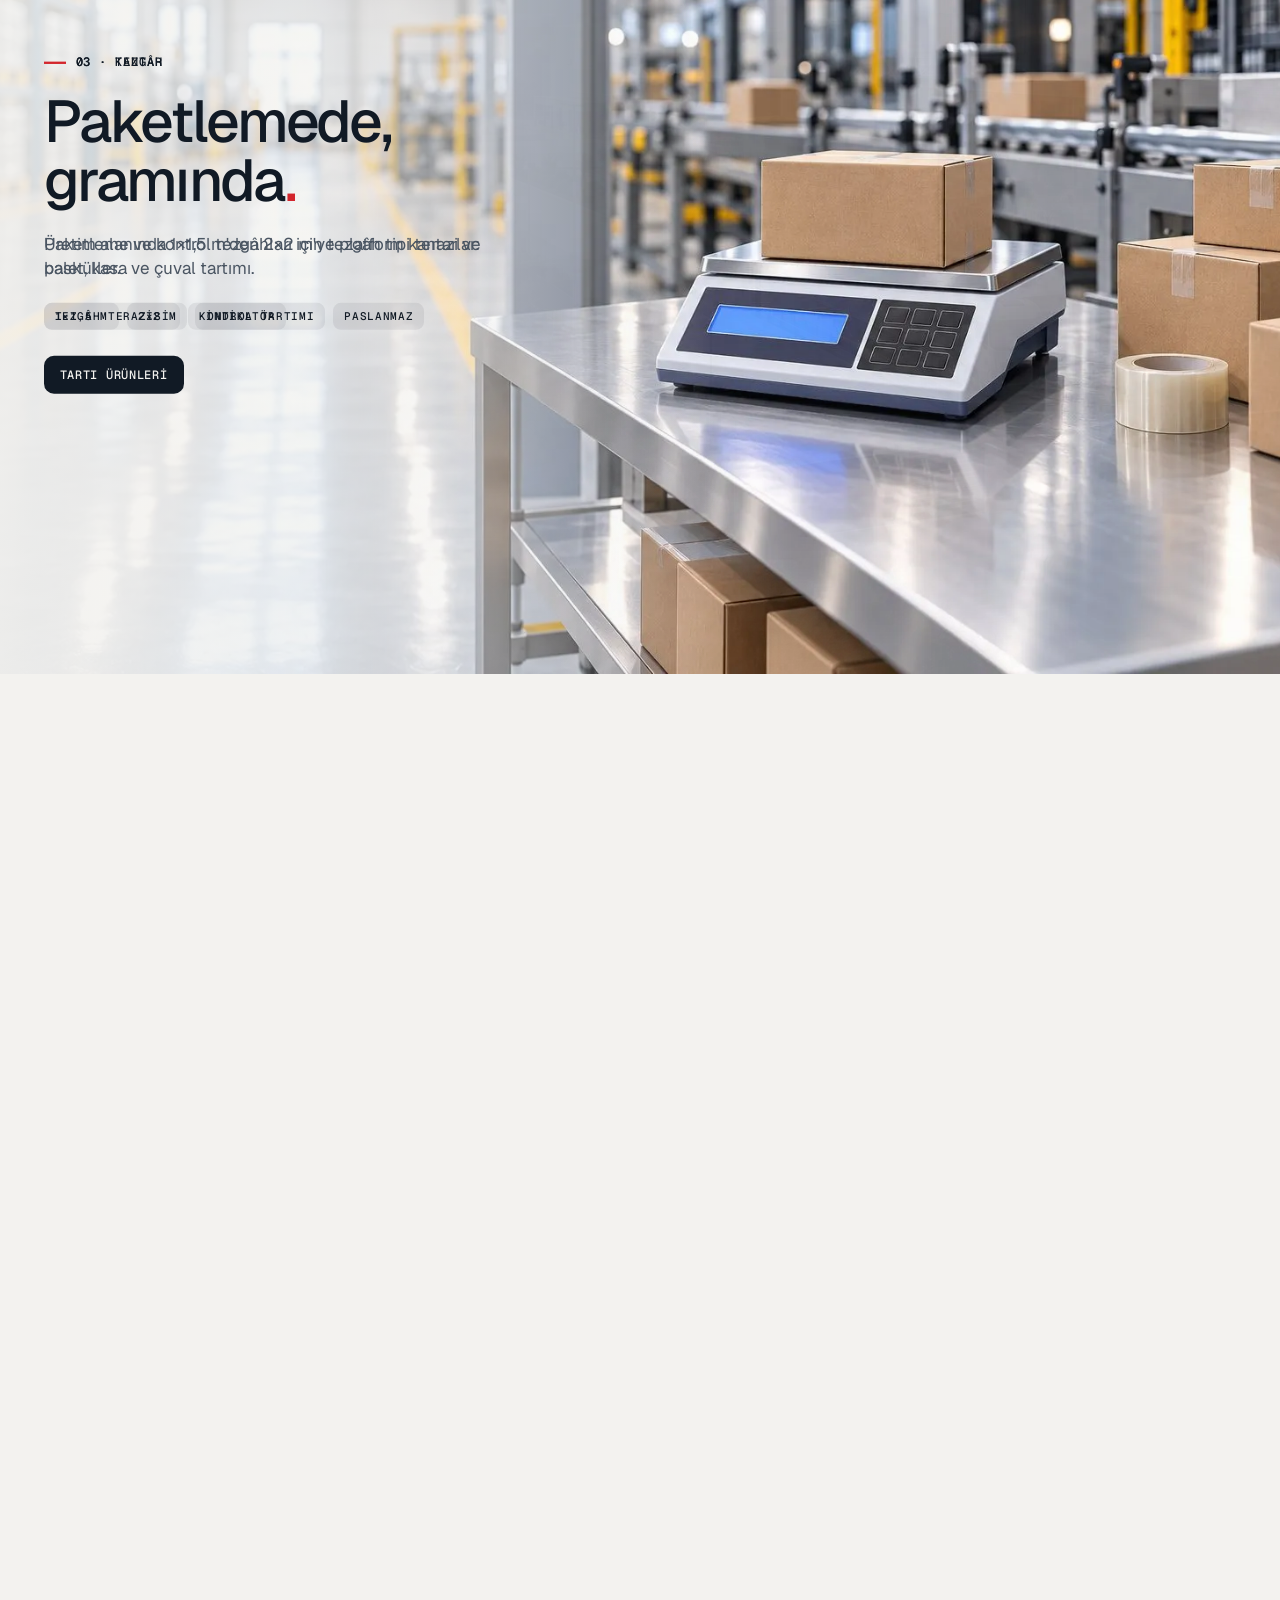
==== commit 829c00db: "Sekme ikonu: logo beyaz kare zeminde (favicon.ico 16/32/48, 192, 512, apple-touch) Co-Authored-By: C" ====
--- a/index.html
+++ b/index.html
@@ -6,8 +6,10 @@
 <title>Yangın Söndürücü Satış, Dolum ve Bakım | Kaptan Yangın</title>
 <meta name="description" content="İstanbul Fatih merkez, Antalya Finike şube. Yangın tüpü satışı, dolumu ve periyodik bakımı; kantar ve terazi servisi. 0533 407 75 57">
 <link rel="canonical" href="https://7kaptan.com/">
-<link rel="icon" type="image/png" href="magaza/kaptan-logo.png">
-<link rel="apple-touch-icon" href="magaza/kaptan-logo.png">
+<link rel="icon" href="favicon.ico" sizes="48x48">
+<link rel="icon" type="image/png" sizes="32x32" href="favicon-32.png">
+<link rel="icon" type="image/png" sizes="192x192" href="ikon-192.png">
+<link rel="apple-touch-icon" href="apple-touch-icon.png">
 <meta property="og:type" content="website">
 <meta property="og:site_name" content="Kaptan Yangın">
 <meta property="og:title" content="Yangın Söndürücü Satış, Dolum ve Bakım | Kaptan Yangın">
